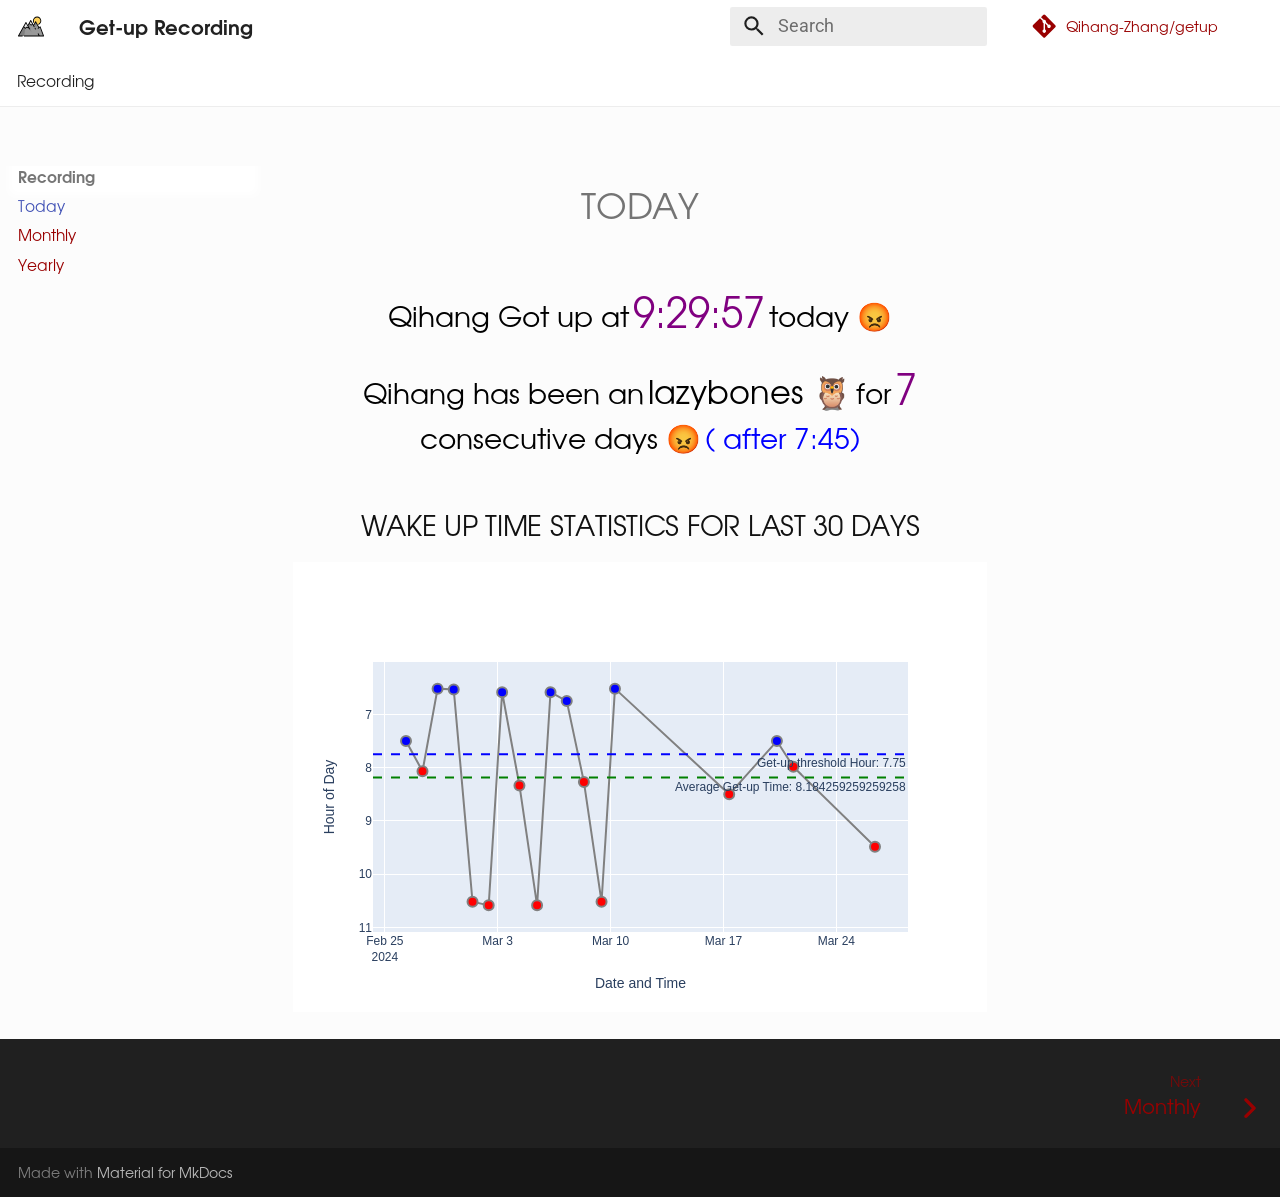
==== index.html @ a6f7924c "Deployed 1d80e05 with MkDocs version: 1.5.3" ====
<!doctype html>
<html lang="en" class="no-js">
  <head>
    
      <meta charset="utf-8">
      <meta name="viewport" content="width=device-width,initial-scale=1">
      
      
      
      
      
        <link rel="next" href="home/monthly_stats/">
      
      
      <link rel="icon" href="assets/landscape/M2.svg">
      <meta name="generator" content="mkdocs-1.5.3, mkdocs-material-9.5.15">
    
    
      
        <title>Today - Get-up Recording</title>
      
    
    
      <link rel="stylesheet" href="assets/stylesheets/main.7e359304.min.css">
      
        
        <link rel="stylesheet" href="assets/stylesheets/palette.06af60db.min.css">
      
      


    
    
      
    
    
      
        
        
        <link rel="preconnect" href="https://fonts.gstatic.com" crossorigin>
        <link rel="stylesheet" href="https://fonts.googleapis.com/css?family=Roboto:300,300i,400,400i,700,700i%7CRoboto+Mono:400,400i,700,700i&display=fallback">
        <style>:root{--md-text-font:"Roboto";--md-code-font:"Roboto Mono"}</style>
      
    
    
      <link rel="stylesheet" href="stylesheets/gothic.css">
    
    <script>__md_scope=new URL(".",location),__md_hash=e=>[...e].reduce((e,_)=>(e<<5)-e+_.charCodeAt(0),0),__md_get=(e,_=localStorage,t=__md_scope)=>JSON.parse(_.getItem(t.pathname+"."+e)),__md_set=(e,_,t=localStorage,a=__md_scope)=>{try{t.setItem(a.pathname+"."+e,JSON.stringify(_))}catch(e){}}</script>
    
      

    
    
    
  </head>
  
  
    
    
    
    
    
    <body dir="ltr" data-md-color-scheme="default" data-md-color-primary="white" data-md-color-accent="light-green">
  
    
    <input class="md-toggle" data-md-toggle="drawer" type="checkbox" id="__drawer" autocomplete="off">
    <input class="md-toggle" data-md-toggle="search" type="checkbox" id="__search" autocomplete="off">
    <label class="md-overlay" for="__drawer"></label>
    <div data-md-component="skip">
      
    </div>
    <div data-md-component="announce">
      
    </div>
    
    
      

<header class="md-header" data-md-component="header">
  <nav class="md-header__inner md-grid" aria-label="Header">
    <a href="https://qihang-zhang.github.io/" title="Get-up Recording" class="md-header__button md-logo" aria-label="Get-up Recording" data-md-component="logo">
      
  <img src="assets/landscape/M1.svg" alt="logo">

    </a>
    <label class="md-header__button md-icon" for="__drawer">
      
      <svg xmlns="http://www.w3.org/2000/svg" viewBox="0 0 24 24"><path d="M3 6h18v2H3V6m0 5h18v2H3v-2m0 5h18v2H3v-2Z"/></svg>
    </label>
    <div class="md-header__title" data-md-component="header-title">
      <div class="md-header__ellipsis">
        <div class="md-header__topic">
          <span class="md-ellipsis">
            Get-up Recording
          </span>
        </div>
        <div class="md-header__topic" data-md-component="header-topic">
          <span class="md-ellipsis">
            
              Today
            
          </span>
        </div>
      </div>
    </div>
    
      
    
    
    
    
      <label class="md-header__button md-icon" for="__search">
        
        <svg xmlns="http://www.w3.org/2000/svg" viewBox="0 0 24 24"><path d="M9.5 3A6.5 6.5 0 0 1 16 9.5c0 1.61-.59 3.09-1.56 4.23l.27.27h.79l5 5-1.5 1.5-5-5v-.79l-.27-.27A6.516 6.516 0 0 1 9.5 16 6.5 6.5 0 0 1 3 9.5 6.5 6.5 0 0 1 9.5 3m0 2C7 5 5 7 5 9.5S7 14 9.5 14 14 12 14 9.5 12 5 9.5 5Z"/></svg>
      </label>
      <div class="md-search" data-md-component="search" role="dialog">
  <label class="md-search__overlay" for="__search"></label>
  <div class="md-search__inner" role="search">
    <form class="md-search__form" name="search">
      <input type="text" class="md-search__input" name="query" aria-label="Search" placeholder="Search" autocapitalize="off" autocorrect="off" autocomplete="off" spellcheck="false" data-md-component="search-query" required>
      <label class="md-search__icon md-icon" for="__search">
        
        <svg xmlns="http://www.w3.org/2000/svg" viewBox="0 0 24 24"><path d="M9.5 3A6.5 6.5 0 0 1 16 9.5c0 1.61-.59 3.09-1.56 4.23l.27.27h.79l5 5-1.5 1.5-5-5v-.79l-.27-.27A6.516 6.516 0 0 1 9.5 16 6.5 6.5 0 0 1 3 9.5 6.5 6.5 0 0 1 9.5 3m0 2C7 5 5 7 5 9.5S7 14 9.5 14 14 12 14 9.5 12 5 9.5 5Z"/></svg>
        
        <svg xmlns="http://www.w3.org/2000/svg" viewBox="0 0 320 512"><!--! Font Awesome Free 6.5.1 by @fontawesome - https://fontawesome.com License - https://fontawesome.com/license/free (Icons: CC BY 4.0, Fonts: SIL OFL 1.1, Code: MIT License) Copyright 2023 Fonticons, Inc.--><path d="M41.4 233.4c-12.5 12.5-12.5 32.8 0 45.3l160 160c12.5 12.5 32.8 12.5 45.3 0s12.5-32.8 0-45.3L109.3 256l137.3-137.4c12.5-12.5 12.5-32.8 0-45.3s-32.8-12.5-45.3 0l-160 160z"/></svg>
      </label>
      <nav class="md-search__options" aria-label="Search">
        
        <button type="reset" class="md-search__icon md-icon" title="Clear" aria-label="Clear" tabindex="-1">
          
          <svg xmlns="http://www.w3.org/2000/svg" viewBox="0 0 24 24"><path d="M19 6.41 17.59 5 12 10.59 6.41 5 5 6.41 10.59 12 5 17.59 6.41 19 12 13.41 17.59 19 19 17.59 13.41 12 19 6.41Z"/></svg>
        </button>
      </nav>
      
    </form>
    <div class="md-search__output">
      <div class="md-search__scrollwrap" data-md-scrollfix>
        <div class="md-search-result" data-md-component="search-result">
          <div class="md-search-result__meta">
            Initializing search
          </div>
          <ol class="md-search-result__list" role="presentation"></ol>
        </div>
      </div>
    </div>
  </div>
</div>
    
    
      <div class="md-header__source">
        <a href="https://github.com/Qihang-Zhang/getup" title="Go to repository" class="md-source" data-md-component="source">
  <div class="md-source__icon md-icon">
    
    <svg xmlns="http://www.w3.org/2000/svg" viewBox="0 0 448 512"><!--! Font Awesome Free 6.5.1 by @fontawesome - https://fontawesome.com License - https://fontawesome.com/license/free (Icons: CC BY 4.0, Fonts: SIL OFL 1.1, Code: MIT License) Copyright 2023 Fonticons, Inc.--><path d="M439.55 236.05 244 40.45a28.87 28.87 0 0 0-40.81 0l-40.66 40.63 51.52 51.52c27.06-9.14 52.68 16.77 43.39 43.68l49.66 49.66c34.23-11.8 61.18 31 35.47 56.69-26.49 26.49-70.21-2.87-56-37.34L240.22 199v121.85c25.3 12.54 22.26 41.85 9.08 55a34.34 34.34 0 0 1-48.55 0c-17.57-17.6-11.07-46.91 11.25-56v-123c-20.8-8.51-24.6-30.74-18.64-45L142.57 101 8.45 235.14a28.86 28.86 0 0 0 0 40.81l195.61 195.6a28.86 28.86 0 0 0 40.8 0l194.69-194.69a28.86 28.86 0 0 0 0-40.81z"/></svg>
  </div>
  <div class="md-source__repository">
    Qihang-Zhang/getup
  </div>
</a>
      </div>
    
  </nav>
  
</header>
    
    <div class="md-container" data-md-component="container">
      
      
        
          
            
<nav class="md-tabs" aria-label="Tabs" data-md-component="tabs">
  <div class="md-grid">
    <ul class="md-tabs__list">
      
        
  
  
    
  
  
    
    
      <li class="md-tabs__item md-tabs__item--active">
        <a href="." class="md-tabs__link">
          
  
  Recording

        </a>
      </li>
    
  

      
    </ul>
  </div>
</nav>
          
        
      
      <main class="md-main" data-md-component="main">
        <div class="md-main__inner md-grid">
          
            
              
              <div class="md-sidebar md-sidebar--primary" data-md-component="sidebar" data-md-type="navigation" >
                <div class="md-sidebar__scrollwrap">
                  <div class="md-sidebar__inner">
                    


  


<nav class="md-nav md-nav--primary md-nav--lifted" aria-label="Navigation" data-md-level="0">
  <label class="md-nav__title" for="__drawer">
    <a href="https://qihang-zhang.github.io/" title="Get-up Recording" class="md-nav__button md-logo" aria-label="Get-up Recording" data-md-component="logo">
      
  <img src="assets/landscape/M1.svg" alt="logo">

    </a>
    Get-up Recording
  </label>
  
    <div class="md-nav__source">
      <a href="https://github.com/Qihang-Zhang/getup" title="Go to repository" class="md-source" data-md-component="source">
  <div class="md-source__icon md-icon">
    
    <svg xmlns="http://www.w3.org/2000/svg" viewBox="0 0 448 512"><!--! Font Awesome Free 6.5.1 by @fontawesome - https://fontawesome.com License - https://fontawesome.com/license/free (Icons: CC BY 4.0, Fonts: SIL OFL 1.1, Code: MIT License) Copyright 2023 Fonticons, Inc.--><path d="M439.55 236.05 244 40.45a28.87 28.87 0 0 0-40.81 0l-40.66 40.63 51.52 51.52c27.06-9.14 52.68 16.77 43.39 43.68l49.66 49.66c34.23-11.8 61.18 31 35.47 56.69-26.49 26.49-70.21-2.87-56-37.34L240.22 199v121.85c25.3 12.54 22.26 41.85 9.08 55a34.34 34.34 0 0 1-48.55 0c-17.57-17.6-11.07-46.91 11.25-56v-123c-20.8-8.51-24.6-30.74-18.64-45L142.57 101 8.45 235.14a28.86 28.86 0 0 0 0 40.81l195.61 195.6a28.86 28.86 0 0 0 40.8 0l194.69-194.69a28.86 28.86 0 0 0 0-40.81z"/></svg>
  </div>
  <div class="md-source__repository">
    Qihang-Zhang/getup
  </div>
</a>
    </div>
  
  <ul class="md-nav__list" data-md-scrollfix>
    
      
      
  
  
    
  
  
  
    
    
    
      
        
        
      
      
    
    
    <li class="md-nav__item md-nav__item--active md-nav__item--section md-nav__item--nested">
      
        
        
        <input class="md-nav__toggle md-toggle " type="checkbox" id="__nav_1" checked>
        
          
          <label class="md-nav__link" for="__nav_1" id="__nav_1_label" tabindex="">
            
  
  <span class="md-ellipsis">
    Recording
  </span>
  

            <span class="md-nav__icon md-icon"></span>
          </label>
        
        <nav class="md-nav" data-md-level="1" aria-labelledby="__nav_1_label" aria-expanded="true">
          <label class="md-nav__title" for="__nav_1">
            <span class="md-nav__icon md-icon"></span>
            Recording
          </label>
          <ul class="md-nav__list" data-md-scrollfix>
            
              
                
  
  
    
  
  
  
    <li class="md-nav__item md-nav__item--active">
      
      <input class="md-nav__toggle md-toggle" type="checkbox" id="__toc">
      
      
      
      <a href="." class="md-nav__link md-nav__link--active">
        
  
  <span class="md-ellipsis">
    Today
  </span>
  

      </a>
      
    </li>
  

              
            
              
                
  
  
  
  
    <li class="md-nav__item">
      <a href="home/monthly_stats/" class="md-nav__link">
        
  
  <span class="md-ellipsis">
    Monthly
  </span>
  

      </a>
    </li>
  

              
            
              
                
  
  
  
  
    <li class="md-nav__item">
      <a href="home/yearly_stats/" class="md-nav__link">
        
  
  <span class="md-ellipsis">
    Yearly
  </span>
  

      </a>
    </li>
  

              
            
          </ul>
        </nav>
      
    </li>
  

    
  </ul>
</nav>
                  </div>
                </div>
              </div>
            
            
              
              <div class="md-sidebar md-sidebar--secondary" data-md-component="sidebar" data-md-type="toc" >
                <div class="md-sidebar__scrollwrap">
                  <div class="md-sidebar__inner">
                    

<nav class="md-nav md-nav--secondary" aria-label="Table of contents">
  
  
  
  
</nav>
                  </div>
                </div>
              </div>
            
          
          
            <div class="md-content" data-md-component="content">
              <article class="md-content__inner md-typeset">
                
                  

  
  


  <h1>Today</h1>

<!DOCTYPE html>
<html lang="en">
<body>
    <center>
    <p>
        <span style="font-size: 28px; color: black;">Qihang Got up at</span>
        <span style="font-size: 40px; color: purple;"> 9:29:57</span>
        <span style="font-size: 28px; color: black;"> today 😡</span>
    </p>
    </center>
</body>
<body>
    <center>
    <p>
        <span style="font-size: 28px; color: black;">Qihang has been an</span>
        <span style="font-size: 32px; color: black;">  lazybones 🦉</span>
        <span style="font-size: 28px; color: black;"> for</span>
        <span style="font-size: 40px; color: purple;">   7</span>
        <span style="font-size: 28px; color: black;"> consecutive days  😡</span>
        <span style="font-size: 28px; color: blue;"> (  after  7:45)</span>
    </p>
    </center>
</body>
<body>
    <center><h2>Wake Up Time Statistics for Last 30 days</h2></center>
    <div class="container">
        <div class="img">
            <div>                        <script type="text/javascript">window.PlotlyConfig = {MathJaxConfig: 'local'};</script>
        <script charset="utf-8" src="https://cdn.plot.ly/plotly-2.30.0.min.js"></script>                <div id="8cd53dc7-4b22-40c4-81f3-87b00c5b6101" class="plotly-graph-div" style="height:100%; width:100%;"></div>            <script type="text/javascript">                                    window.PLOTLYENV=window.PLOTLYENV || {};                                    if (document.getElementById("8cd53dc7-4b22-40c4-81f3-87b00c5b6101")) {                    Plotly.newPlot(                        "8cd53dc7-4b22-40c4-81f3-87b00c5b6101",                        [{"line":{"color":"grey","width":2},"marker":{"color":["blue","red","blue","blue","red","red","blue","red","red","blue","blue","red","red","blue","red","blue","red","red"],"line":{"width":2},"size":10},"mode":"lines+markers","x":["2024-02-26 07:30:26","2024-02-27 08:04:13","2024-02-28 06:31:06","2024-02-29 06:32:13","2024-03-01 10:31:06","2024-03-02 10:35:07","2024-03-03 06:35:07","2024-03-04 08:20:46","2024-03-05 10:35:07","2024-03-06 06:35:46","2024-03-07 06:45:52","2024-03-08 08:16:37","2024-03-09 10:31:43","2024-03-10 06:31:43","2024-03-17 08:30:14","2024-03-20 07:30:48","2024-03-21 07:59:50","2024-03-26 09:29:57"],"y":[7.5,8.066666666666666,6.516666666666667,6.533333333333333,10.516666666666667,10.583333333333334,6.583333333333333,8.333333333333334,10.583333333333334,6.583333333333333,6.75,8.266666666666667,10.516666666666667,6.516666666666667,8.5,7.5,7.983333333333333,9.483333333333333],"type":"scatter"}],                        {"template":{"data":{"histogram2dcontour":[{"type":"histogram2dcontour","colorbar":{"outlinewidth":0,"ticks":""},"colorscale":[[0.0,"#0d0887"],[0.1111111111111111,"#46039f"],[0.2222222222222222,"#7201a8"],[0.3333333333333333,"#9c179e"],[0.4444444444444444,"#bd3786"],[0.5555555555555556,"#d8576b"],[0.6666666666666666,"#ed7953"],[0.7777777777777778,"#fb9f3a"],[0.8888888888888888,"#fdca26"],[1.0,"#f0f921"]]}],"choropleth":[{"type":"choropleth","colorbar":{"outlinewidth":0,"ticks":""}}],"histogram2d":[{"type":"histogram2d","colorbar":{"outlinewidth":0,"ticks":""},"colorscale":[[0.0,"#0d0887"],[0.1111111111111111,"#46039f"],[0.2222222222222222,"#7201a8"],[0.3333333333333333,"#9c179e"],[0.4444444444444444,"#bd3786"],[0.5555555555555556,"#d8576b"],[0.6666666666666666,"#ed7953"],[0.7777777777777778,"#fb9f3a"],[0.8888888888888888,"#fdca26"],[1.0,"#f0f921"]]}],"heatmap":[{"type":"heatmap","colorbar":{"outlinewidth":0,"ticks":""},"colorscale":[[0.0,"#0d0887"],[0.1111111111111111,"#46039f"],[0.2222222222222222,"#7201a8"],[0.3333333333333333,"#9c179e"],[0.4444444444444444,"#bd3786"],[0.5555555555555556,"#d8576b"],[0.6666666666666666,"#ed7953"],[0.7777777777777778,"#fb9f3a"],[0.8888888888888888,"#fdca26"],[1.0,"#f0f921"]]}],"heatmapgl":[{"type":"heatmapgl","colorbar":{"outlinewidth":0,"ticks":""},"colorscale":[[0.0,"#0d0887"],[0.1111111111111111,"#46039f"],[0.2222222222222222,"#7201a8"],[0.3333333333333333,"#9c179e"],[0.4444444444444444,"#bd3786"],[0.5555555555555556,"#d8576b"],[0.6666666666666666,"#ed7953"],[0.7777777777777778,"#fb9f3a"],[0.8888888888888888,"#fdca26"],[1.0,"#f0f921"]]}],"contourcarpet":[{"type":"contourcarpet","colorbar":{"outlinewidth":0,"ticks":""}}],"contour":[{"type":"contour","colorbar":{"outlinewidth":0,"ticks":""},"colorscale":[[0.0,"#0d0887"],[0.1111111111111111,"#46039f"],[0.2222222222222222,"#7201a8"],[0.3333333333333333,"#9c179e"],[0.4444444444444444,"#bd3786"],[0.5555555555555556,"#d8576b"],[0.6666666666666666,"#ed7953"],[0.7777777777777778,"#fb9f3a"],[0.8888888888888888,"#fdca26"],[1.0,"#f0f921"]]}],"surface":[{"type":"surface","colorbar":{"outlinewidth":0,"ticks":""},"colorscale":[[0.0,"#0d0887"],[0.1111111111111111,"#46039f"],[0.2222222222222222,"#7201a8"],[0.3333333333333333,"#9c179e"],[0.4444444444444444,"#bd3786"],[0.5555555555555556,"#d8576b"],[0.6666666666666666,"#ed7953"],[0.7777777777777778,"#fb9f3a"],[0.8888888888888888,"#fdca26"],[1.0,"#f0f921"]]}],"mesh3d":[{"type":"mesh3d","colorbar":{"outlinewidth":0,"ticks":""}}],"scatter":[{"fillpattern":{"fillmode":"overlay","size":10,"solidity":0.2},"type":"scatter"}],"parcoords":[{"type":"parcoords","line":{"colorbar":{"outlinewidth":0,"ticks":""}}}],"scatterpolargl":[{"type":"scatterpolargl","marker":{"colorbar":{"outlinewidth":0,"ticks":""}}}],"bar":[{"error_x":{"color":"#2a3f5f"},"error_y":{"color":"#2a3f5f"},"marker":{"line":{"color":"#E5ECF6","width":0.5},"pattern":{"fillmode":"overlay","size":10,"solidity":0.2}},"type":"bar"}],"scattergeo":[{"type":"scattergeo","marker":{"colorbar":{"outlinewidth":0,"ticks":""}}}],"scatterpolar":[{"type":"scatterpolar","marker":{"colorbar":{"outlinewidth":0,"ticks":""}}}],"histogram":[{"marker":{"pattern":{"fillmode":"overlay","size":10,"solidity":0.2}},"type":"histogram"}],"scattergl":[{"type":"scattergl","marker":{"colorbar":{"outlinewidth":0,"ticks":""}}}],"scatter3d":[{"type":"scatter3d","line":{"colorbar":{"outlinewidth":0,"ticks":""}},"marker":{"colorbar":{"outlinewidth":0,"ticks":""}}}],"scattermapbox":[{"type":"scattermapbox","marker":{"colorbar":{"outlinewidth":0,"ticks":""}}}],"scatterternary":[{"type":"scatterternary","marker":{"colorbar":{"outlinewidth":0,"ticks":""}}}],"scattercarpet":[{"type":"scattercarpet","marker":{"colorbar":{"outlinewidth":0,"ticks":""}}}],"carpet":[{"aaxis":{"endlinecolor":"#2a3f5f","gridcolor":"white","linecolor":"white","minorgridcolor":"white","startlinecolor":"#2a3f5f"},"baxis":{"endlinecolor":"#2a3f5f","gridcolor":"white","linecolor":"white","minorgridcolor":"white","startlinecolor":"#2a3f5f"},"type":"carpet"}],"table":[{"cells":{"fill":{"color":"#EBF0F8"},"line":{"color":"white"}},"header":{"fill":{"color":"#C8D4E3"},"line":{"color":"white"}},"type":"table"}],"barpolar":[{"marker":{"line":{"color":"#E5ECF6","width":0.5},"pattern":{"fillmode":"overlay","size":10,"solidity":0.2}},"type":"barpolar"}],"pie":[{"automargin":true,"type":"pie"}]},"layout":{"autotypenumbers":"strict","colorway":["#636efa","#EF553B","#00cc96","#ab63fa","#FFA15A","#19d3f3","#FF6692","#B6E880","#FF97FF","#FECB52"],"font":{"color":"#2a3f5f"},"hovermode":"closest","hoverlabel":{"align":"left"},"paper_bgcolor":"white","plot_bgcolor":"#E5ECF6","polar":{"bgcolor":"#E5ECF6","angularaxis":{"gridcolor":"white","linecolor":"white","ticks":""},"radialaxis":{"gridcolor":"white","linecolor":"white","ticks":""}},"ternary":{"bgcolor":"#E5ECF6","aaxis":{"gridcolor":"white","linecolor":"white","ticks":""},"baxis":{"gridcolor":"white","linecolor":"white","ticks":""},"caxis":{"gridcolor":"white","linecolor":"white","ticks":""}},"coloraxis":{"colorbar":{"outlinewidth":0,"ticks":""}},"colorscale":{"sequential":[[0.0,"#0d0887"],[0.1111111111111111,"#46039f"],[0.2222222222222222,"#7201a8"],[0.3333333333333333,"#9c179e"],[0.4444444444444444,"#bd3786"],[0.5555555555555556,"#d8576b"],[0.6666666666666666,"#ed7953"],[0.7777777777777778,"#fb9f3a"],[0.8888888888888888,"#fdca26"],[1.0,"#f0f921"]],"sequentialminus":[[0.0,"#0d0887"],[0.1111111111111111,"#46039f"],[0.2222222222222222,"#7201a8"],[0.3333333333333333,"#9c179e"],[0.4444444444444444,"#bd3786"],[0.5555555555555556,"#d8576b"],[0.6666666666666666,"#ed7953"],[0.7777777777777778,"#fb9f3a"],[0.8888888888888888,"#fdca26"],[1.0,"#f0f921"]],"diverging":[[0,"#8e0152"],[0.1,"#c51b7d"],[0.2,"#de77ae"],[0.3,"#f1b6da"],[0.4,"#fde0ef"],[0.5,"#f7f7f7"],[0.6,"#e6f5d0"],[0.7,"#b8e186"],[0.8,"#7fbc41"],[0.9,"#4d9221"],[1,"#276419"]]},"xaxis":{"gridcolor":"white","linecolor":"white","ticks":"","title":{"standoff":15},"zerolinecolor":"white","automargin":true,"zerolinewidth":2},"yaxis":{"gridcolor":"white","linecolor":"white","ticks":"","title":{"standoff":15},"zerolinecolor":"white","automargin":true,"zerolinewidth":2},"scene":{"xaxis":{"backgroundcolor":"#E5ECF6","gridcolor":"white","linecolor":"white","showbackground":true,"ticks":"","zerolinecolor":"white","gridwidth":2},"yaxis":{"backgroundcolor":"#E5ECF6","gridcolor":"white","linecolor":"white","showbackground":true,"ticks":"","zerolinecolor":"white","gridwidth":2},"zaxis":{"backgroundcolor":"#E5ECF6","gridcolor":"white","linecolor":"white","showbackground":true,"ticks":"","zerolinecolor":"white","gridwidth":2}},"shapedefaults":{"line":{"color":"#2a3f5f"}},"annotationdefaults":{"arrowcolor":"#2a3f5f","arrowhead":0,"arrowwidth":1},"geo":{"bgcolor":"white","landcolor":"#E5ECF6","subunitcolor":"white","showland":true,"showlakes":true,"lakecolor":"white"},"title":{"x":0.05},"mapbox":{"style":"light"}}},"shapes":[{"line":{"color":"blue","dash":"dash","width":2},"type":"line","x0":0,"x1":1,"xref":"x domain","y0":7.75,"y1":7.75,"yref":"y"},{"line":{"color":"green","dash":"dash","width":2},"type":"line","x0":0,"x1":1,"xref":"x domain","y0":8.184259259259258,"y1":8.184259259259258,"yref":"y"}],"annotations":[{"showarrow":false,"text":"Get-up threshold Hour: 7.75","x":1,"xanchor":"right","xref":"x domain","y":7.75,"yanchor":"top","yref":"y"},{"showarrow":false,"text":"Average Get-up Time: 8.184259259259258","x":1,"xanchor":"right","xref":"x domain","y":8.184259259259258,"yanchor":"top","yref":"y"}],"yaxis":{"title":{"text":"Hour of Day"},"range":[11.083333333333334,6.016666666666667]},"title":{"text":""},"xaxis":{"title":{"text":"Date and Time"}}},                        {"responsive": true}                    )                };                            </script>        </div>
        </div>
    </div>
</body>
</html>












                
              </article>
            </div>
          
          
<script>var target=document.getElementById(location.hash.slice(1));target&&target.name&&(target.checked=target.name.startsWith("__tabbed_"))</script>
        </div>
        
      </main>
      
        <footer class="md-footer">
  
    
      
      <nav class="md-footer__inner md-grid" aria-label="Footer" >
        
        
          
          <a href="home/monthly_stats/" class="md-footer__link md-footer__link--next" aria-label="Next: Monthly">
            <div class="md-footer__title">
              <span class="md-footer__direction">
                Next
              </span>
              <div class="md-ellipsis">
                Monthly
              </div>
            </div>
            <div class="md-footer__button md-icon">
              
              <svg xmlns="http://www.w3.org/2000/svg" viewBox="0 0 320 512"><!--! Font Awesome Free 6.5.1 by @fontawesome - https://fontawesome.com License - https://fontawesome.com/license/free (Icons: CC BY 4.0, Fonts: SIL OFL 1.1, Code: MIT License) Copyright 2023 Fonticons, Inc.--><path d="M278.6 233.4c12.5 12.5 12.5 32.8 0 45.3l-160 160c-12.5 12.5-32.8 12.5-45.3 0s-12.5-32.8 0-45.3L210.7 256 73.4 118.6c-12.5-12.5-12.5-32.8 0-45.3s32.8-12.5 45.3 0l160 160z"/></svg>
            </div>
          </a>
        
      </nav>
    
  
  <div class="md-footer-meta md-typeset">
    <div class="md-footer-meta__inner md-grid">
      <div class="md-copyright">
  
  
    Made with
    <a href="https://squidfunk.github.io/mkdocs-material/" target="_blank" rel="noopener">
      Material for MkDocs
    </a>
  
</div>
      
    </div>
  </div>
</footer>
      
    </div>
    <div class="md-dialog" data-md-component="dialog">
      <div class="md-dialog__inner md-typeset"></div>
    </div>
    
    
    <script id="__config" type="application/json">{"base": ".", "features": ["navigation.tabs", "header.autohide", "navigation.footer"], "search": "assets/javascripts/workers/search.b8dbb3d2.min.js", "translations": {"clipboard.copied": "Copied to clipboard", "clipboard.copy": "Copy to clipboard", "search.result.more.one": "1 more on this page", "search.result.more.other": "# more on this page", "search.result.none": "No matching documents", "search.result.one": "1 matching document", "search.result.other": "# matching documents", "search.result.placeholder": "Type to start searching", "search.result.term.missing": "Missing", "select.version": "Select version"}}</script>
    
    
      <script src="assets/javascripts/bundle.bd41221c.min.js"></script>
      
    
  </body>
</html>
---- assets/stylesheets/main.7e359304.min.css ----
@charset "UTF-8";html{-webkit-text-size-adjust:none;-moz-text-size-adjust:none;text-size-adjust:none;box-sizing:border-box}*,:after,:before{box-sizing:inherit}@media (prefers-reduced-motion){*,:after,:before{transition:none!important}}body{margin:0}a,button,input,label{-webkit-tap-highlight-color:transparent}a{color:inherit;text-decoration:none}hr{border:0;box-sizing:initial;display:block;height:.05rem;overflow:visible;padding:0}small{font-size:80%}sub,sup{line-height:1em}img{border-style:none}table{border-collapse:initial;border-spacing:0}td,th{font-weight:400;vertical-align:top}button{background:#0000;border:0;font-family:inherit;font-size:inherit;margin:0;padding:0}input{border:0;outline:none}:root{--md-primary-fg-color:#4051b5;--md-primary-fg-color--light:#5d6cc0;--md-primary-fg-color--dark:#303fa1;--md-primary-bg-color:#fff;--md-primary-bg-color--light:#ffffffb3;--md-accent-fg-color:#526cfe;--md-accent-fg-color--transparent:#526cfe1a;--md-accent-bg-color:#fff;--md-accent-bg-color--light:#ffffffb3}[data-md-color-scheme=default]{color-scheme:light}[data-md-color-scheme=default] img[src$="#gh-dark-mode-only"],[data-md-color-scheme=default] img[src$="#only-dark"]{display:none}:root,[data-md-color-scheme=default]{--md-hue:225deg;--md-default-fg-color:#000000de;--md-default-fg-color--light:#0000008a;--md-default-fg-color--lighter:#00000052;--md-default-fg-color--lightest:#00000012;--md-default-bg-color:#fff;--md-default-bg-color--light:#ffffffb3;--md-default-bg-color--lighter:#ffffff4d;--md-default-bg-color--lightest:#ffffff1f;--md-code-fg-color:#36464e;--md-code-bg-color:#f5f5f5;--md-code-hl-color:#4287ff;--md-code-hl-color--light:#4287ff1a;--md-code-hl-number-color:#d52a2a;--md-code-hl-special-color:#db1457;--md-code-hl-function-color:#a846b9;--md-code-hl-constant-color:#6e59d9;--md-code-hl-keyword-color:#3f6ec6;--md-code-hl-string-color:#1c7d4d;--md-code-hl-name-color:var(--md-code-fg-color);--md-code-hl-operator-color:var(--md-default-fg-color--light);--md-code-hl-punctuation-color:var(--md-default-fg-color--light);--md-code-hl-comment-color:var(--md-default-fg-color--light);--md-code-hl-generic-color:var(--md-default-fg-color--light);--md-code-hl-variable-color:var(--md-default-fg-color--light);--md-typeset-color:var(--md-default-fg-color);--md-typeset-a-color:var(--md-primary-fg-color);--md-typeset-del-color:#f5503d26;--md-typeset-ins-color:#0bd57026;--md-typeset-kbd-color:#fafafa;--md-typeset-kbd-accent-color:#fff;--md-typeset-kbd-border-color:#b8b8b8;--md-typeset-mark-color:#ffff0080;--md-typeset-table-color:#0000001f;--md-typeset-table-color--light:rgba(0,0,0,.035);--md-admonition-fg-color:var(--md-default-fg-color);--md-admonition-bg-color:var(--md-default-bg-color);--md-warning-fg-color:#000000de;--md-warning-bg-color:#ff9;--md-footer-fg-color:#fff;--md-footer-fg-color--light:#ffffffb3;--md-footer-fg-color--lighter:#ffffff73;--md-footer-bg-color:#000000de;--md-footer-bg-color--dark:#00000052;--md-shadow-z1:0 0.2rem 0.5rem #0000000d,0 0 0.05rem #0000001a;--md-shadow-z2:0 0.2rem 0.5rem #0000001a,0 0 0.05rem #00000040;--md-shadow-z3:0 0.2rem 0.5rem #0003,0 0 0.05rem #00000059}.md-icon svg{fill:currentcolor;display:block;height:1.2rem;width:1.2rem}body{-webkit-font-smoothing:antialiased;-moz-osx-font-smoothing:grayscale;--md-text-font-family:var(--md-text-font,_),-apple-system,BlinkMacSystemFont,Helvetica,Arial,sans-serif;--md-code-font-family:var(--md-code-font,_),SFMono-Regular,Consolas,Menlo,monospace}aside,body,input{font-feature-settings:"kern","liga";color:var(--md-typeset-color);font-family:var(--md-text-font-family)}code,kbd,pre{font-feature-settings:"kern";font-family:var(--md-code-font-family)}:root{--md-typeset-table-sort-icon:url('data:image/svg+xml;charset=utf-8,<svg xmlns="http://www.w3.org/2000/svg" viewBox="0 0 24 24"><path d="m18 21-4-4h3V7h-3l4-4 4 4h-3v10h3M2 19v-2h10v2M2 13v-2h7v2M2 7V5h4v2H2Z"/></svg>');--md-typeset-table-sort-icon--asc:url('data:image/svg+xml;charset=utf-8,<svg xmlns="http://www.w3.org/2000/svg" viewBox="0 0 24 24"><path d="M19 17h3l-4 4-4-4h3V3h2M2 17h10v2H2M6 5v2H2V5m0 6h7v2H2v-2Z"/></svg>');--md-typeset-table-sort-icon--desc:url('data:image/svg+xml;charset=utf-8,<svg xmlns="http://www.w3.org/2000/svg" viewBox="0 0 24 24"><path d="M19 7h3l-4-4-4 4h3v14h2M2 17h10v2H2M6 5v2H2V5m0 6h7v2H2v-2Z"/></svg>')}.md-typeset{-webkit-print-color-adjust:exact;color-adjust:exact;font-size:.8rem;line-height:1.6}@media print{.md-typeset{font-size:.68rem}}.md-typeset blockquote,.md-typeset dl,.md-typeset figure,.md-typeset ol,.md-typeset pre,.md-typeset ul{margin-bottom:1em;margin-top:1em}.md-typeset h1{color:var(--md-default-fg-color--light);font-size:2em;line-height:1.3;margin:0 0 1.25em}.md-typeset h1,.md-typeset h2{font-weight:300;letter-spacing:-.01em}.md-typeset h2{font-size:1.5625em;line-height:1.4;margin:1.6em 0 .64em}.md-typeset h3{font-size:1.25em;font-weight:400;letter-spacing:-.01em;line-height:1.5;margin:1.6em 0 .8em}.md-typeset h2+h3{margin-top:.8em}.md-typeset h4{font-weight:700;letter-spacing:-.01em;margin:1em 0}.md-typeset h5,.md-typeset h6{color:var(--md-default-fg-color--light);font-size:.8em;font-weight:700;letter-spacing:-.01em;margin:1.25em 0}.md-typeset h5{text-transform:uppercase}.md-typeset hr{border-bottom:.05rem solid var(--md-default-fg-color--lightest);display:flow-root;margin:1.5em 0}.md-typeset a{color:var(--md-typeset-a-color);word-break:break-word}.md-typeset a,.md-typeset a:before{transition:color 125ms}.md-typeset a:focus,.md-typeset a:hover{color:var(--md-accent-fg-color)}.md-typeset a:focus code,.md-typeset a:hover code{background-color:var(--md-accent-fg-color--transparent)}.md-typeset a code{color:currentcolor;transition:background-color 125ms}.md-typeset a.focus-visible{outline-color:var(--md-accent-fg-color);outline-offset:.2rem}.md-typeset code,.md-typeset kbd,.md-typeset pre{color:var(--md-code-fg-color);direction:ltr;font-variant-ligatures:none}@media print{.md-typeset code,.md-typeset kbd,.md-typeset pre{white-space:pre-wrap}}.md-typeset code{background-color:var(--md-code-bg-color);border-radius:.1rem;-webkit-box-decoration-break:clone;box-decoration-break:clone;font-size:.85em;padding:0 .2941176471em;word-break:break-word}.md-typeset code:not(.focus-visible){-webkit-tap-highlight-color:transparent;outline:none}.md-typeset pre{display:flow-root;line-height:1.4;position:relative}.md-typeset pre>code{-webkit-box-decoration-break:slice;box-decoration-break:slice;box-shadow:none;display:block;margin:0;outline-color:var(--md-accent-fg-color);overflow:auto;padding:.7720588235em 1.1764705882em;scrollbar-color:var(--md-default-fg-color--lighter) #0000;scrollbar-width:thin;touch-action:auto;word-break:normal}.md-typeset pre>code:hover{scrollbar-color:var(--md-accent-fg-color) #0000}.md-typeset pre>code::-webkit-scrollbar{height:.2rem;width:.2rem}.md-typeset pre>code::-webkit-scrollbar-thumb{background-color:var(--md-default-fg-color--lighter)}.md-typeset pre>code::-webkit-scrollbar-thumb:hover{background-color:var(--md-accent-fg-color)}.md-typeset kbd{background-color:var(--md-typeset-kbd-color);border-radius:.1rem;box-shadow:0 .1rem 0 .05rem var(--md-typeset-kbd-border-color),0 .1rem 0 var(--md-typeset-kbd-border-color),0 -.1rem .2rem var(--md-typeset-kbd-accent-color) inset;color:var(--md-default-fg-color);display:inline-block;font-size:.75em;padding:0 .6666666667em;vertical-align:text-top;word-break:break-word}.md-typeset mark{background-color:var(--md-typeset-mark-color);-webkit-box-decoration-break:clone;box-decoration-break:clone;color:inherit;word-break:break-word}.md-typeset abbr{border-bottom:.05rem dotted var(--md-default-fg-color--light);cursor:help;text-decoration:none}.md-typeset small{opacity:.75}[dir=ltr] .md-typeset sub,[dir=ltr] .md-typeset sup{margin-left:.078125em}[dir=rtl] .md-typeset sub,[dir=rtl] .md-typeset sup{margin-right:.078125em}[dir=ltr] .md-typeset blockquote{padding-left:.6rem}[dir=rtl] .md-typeset blockquote{padding-right:.6rem}[dir=ltr] .md-typeset blockquote{border-left:.2rem solid var(--md-default-fg-color--lighter)}[dir=rtl] .md-typeset blockquote{border-right:.2rem solid var(--md-default-fg-color--lighter)}.md-typeset blockquote{color:var(--md-default-fg-color--light);margin-left:0;margin-right:0}.md-typeset ul{list-style-type:disc}[dir=ltr] .md-typeset ol,[dir=ltr] .md-typeset ul{margin-left:.625em}[dir=rtl] .md-typeset ol,[dir=rtl] .md-typeset ul{margin-right:.625em}.md-typeset ol,.md-typeset ul{padding:0}.md-typeset ol:not([hidden]),.md-typeset ul:not([hidden]){display:flow-root}.md-typeset ol ol,.md-typeset ul ol{list-style-type:lower-alpha}.md-typeset ol ol ol,.md-typeset ul ol ol{list-style-type:lower-roman}[dir=ltr] .md-typeset ol li,[dir=ltr] .md-typeset ul li{margin-left:1.25em}[dir=rtl] .md-typeset ol li,[dir=rtl] .md-typeset ul li{margin-right:1.25em}.md-typeset ol li,.md-typeset ul li{margin-bottom:.5em}.md-typeset ol li blockquote,.md-typeset ol li p,.md-typeset ul li blockquote,.md-typeset ul li p{margin:.5em 0}.md-typeset ol li:last-child,.md-typeset ul li:last-child{margin-bottom:0}[dir=ltr] .md-typeset ol li ol,[dir=ltr] .md-typeset ol li ul,[dir=ltr] .md-typeset ul li ol,[dir=ltr] .md-typeset ul li ul{margin-left:.625em}[dir=rtl] .md-typeset ol li ol,[dir=rtl] .md-typeset ol li ul,[dir=rtl] .md-typeset ul li ol,[dir=rtl] .md-typeset ul li ul{margin-right:.625em}.md-typeset ol li ol,.md-typeset ol li ul,.md-typeset ul li ol,.md-typeset ul li ul{margin-bottom:.5em;margin-top:.5em}[dir=ltr] .md-typeset dd{margin-left:1.875em}[dir=rtl] .md-typeset dd{margin-right:1.875em}.md-typeset dd{margin-bottom:1.5em;margin-top:1em}.md-typeset img,.md-typeset svg,.md-typeset video{height:auto;max-width:100%}.md-typeset img[align=left]{margin:1em 1em 1em 0}.md-typeset img[align=right]{margin:1em 0 1em 1em}.md-typeset img[align]:only-child{margin-top:0}.md-typeset figure{display:flow-root;margin:1em auto;max-width:100%;text-align:center;width:-webkit-fit-content;width:-moz-fit-content;width:fit-content}.md-typeset figure img{display:block;margin:0 auto}.md-typeset figcaption{font-style:italic;margin:1em auto;max-width:24rem}.md-typeset iframe{max-width:100%}.md-typeset table:not([class]){background-color:var(--md-default-bg-color);border:.05rem solid var(--md-typeset-table-color);border-radius:.1rem;display:inline-block;font-size:.64rem;max-width:100%;overflow:auto;touch-action:auto}@media print{.md-typeset table:not([class]){display:table}}.md-typeset table:not([class])+*{margin-top:1.5em}.md-typeset table:not([class]) td>:first-child,.md-typeset table:not([class]) th>:first-child{margin-top:0}.md-typeset table:not([class]) td>:last-child,.md-typeset table:not([class]) th>:last-child{margin-bottom:0}.md-typeset table:not([class]) td:not([align]),.md-typeset table:not([class]) th:not([align]){text-align:left}[dir=rtl] .md-typeset table:not([class]) td:not([align]),[dir=rtl] .md-typeset table:not([class]) th:not([align]){text-align:right}.md-typeset table:not([class]) th{font-weight:700;min-width:5rem;padding:.9375em 1.25em;vertical-align:top}.md-typeset table:not([class]) td{border-top:.05rem solid var(--md-typeset-table-color);padding:.9375em 1.25em;vertical-align:top}.md-typeset table:not([class]) tbody tr{transition:background-color 125ms}.md-typeset table:not([class]) tbody tr:hover{background-color:var(--md-typeset-table-color--light);box-shadow:0 .05rem 0 var(--md-default-bg-color) inset}.md-typeset table:not([class]) a{word-break:normal}.md-typeset table th[role=columnheader]{cursor:pointer}[dir=ltr] .md-typeset table th[role=columnheader]:after{margin-left:.5em}[dir=rtl] .md-typeset table th[role=columnheader]:after{margin-right:.5em}.md-typeset table th[role=columnheader]:after{content:"";display:inline-block;height:1.2em;-webkit-mask-image:var(--md-typeset-table-sort-icon);mask-image:var(--md-typeset-table-sort-icon);-webkit-mask-repeat:no-repeat;mask-repeat:no-repeat;-webkit-mask-size:contain;mask-size:contain;transition:background-color 125ms;vertical-align:text-bottom;width:1.2em}.md-typeset table th[role=columnheader]:hover:after{background-color:var(--md-default-fg-color--lighter)}.md-typeset table th[role=columnheader][aria-sort=ascending]:after{background-color:var(--md-default-fg-color--light);-webkit-mask-image:var(--md-typeset-table-sort-icon--asc);mask-image:var(--md-typeset-table-sort-icon--asc)}.md-typeset table th[role=columnheader][aria-sort=descending]:after{background-color:var(--md-default-fg-color--light);-webkit-mask-image:var(--md-typeset-table-sort-icon--desc);mask-image:var(--md-typeset-table-sort-icon--desc)}.md-typeset__scrollwrap{margin:1em -.8rem;overflow-x:auto;touch-action:auto}.md-typeset__table{display:inline-block;margin-bottom:.5em;padding:0 .8rem}@media print{.md-typeset__table{display:block}}html .md-typeset__table table{display:table;margin:0;overflow:hidden;width:100%}@media screen and (max-width:44.984375em){.md-content__inner>pre{margin:1em -.8rem}.md-content__inner>pre code{border-radius:0}}.md-typeset .md-author{border-radius:100%;display:block;flex-shrink:0;height:1.6rem;overflow:hidden;position:relative;transition:color 125ms,transform 125ms;width:1.6rem}.md-typeset .md-author img{display:block}.md-typeset .md-author--more{background:var(--md-default-fg-color--lightest);color:var(--md-default-fg-color--lighter);font-size:.6rem;font-weight:700;line-height:1.6rem;text-align:center}.md-typeset .md-author--long{height:2.4rem;width:2.4rem}.md-typeset a.md-author{transform:scale(1)}.md-typeset a.md-author img{filter:grayscale(100%) opacity(75%);transition:filter 125ms}.md-typeset a.md-author:focus,.md-typeset a.md-author:hover{transform:scale(1.1);z-index:1}.md-typeset a.md-author:focus img,.md-typeset a.md-author:hover img{filter:grayscale(0)}.md-banner{background-color:var(--md-footer-bg-color);color:var(--md-footer-fg-color);overflow:auto}@media print{.md-banner{display:none}}.md-banner--warning{background-color:var(--md-warning-bg-color);color:var(--md-warning-fg-color)}.md-banner__inner{font-size:.7rem;margin:.6rem auto;padding:0 .8rem}[dir=ltr] .md-banner__button{float:right}[dir=rtl] .md-banner__button{float:left}.md-banner__button{color:inherit;cursor:pointer;transition:opacity .25s}.no-js .md-banner__button{display:none}.md-banner__button:hover{opacity:.7}html{font-size:125%;height:100%;overflow-x:hidden}@media screen and (min-width:100em){html{font-size:137.5%}}@media screen and (min-width:125em){html{font-size:150%}}body{background-color:var(--md-default-bg-color);display:flex;flex-direction:column;font-size:.5rem;min-height:100%;position:relative;width:100%}@media print{body{display:block}}@media screen and (max-width:59.984375em){body[data-md-scrolllock]{position:fixed}}.md-grid{margin-left:auto;margin-right:auto;max-width:61rem}.md-container{display:flex;flex-direction:column;flex-grow:1}@media print{.md-container{display:block}}.md-main{flex-grow:1}.md-main__inner{display:flex;height:100%;margin-top:1.5rem}.md-ellipsis{overflow:hidden;text-overflow:ellipsis}.md-toggle{display:none}.md-option{height:0;opacity:0;position:absolute;width:0}.md-option:checked+label:not([hidden]){display:block}.md-option.focus-visible+label{outline-color:var(--md-accent-fg-color);outline-style:auto}.md-skip{background-color:var(--md-default-fg-color);border-radius:.1rem;color:var(--md-default-bg-color);font-size:.64rem;margin:.5rem;opacity:0;outline-color:var(--md-accent-fg-color);padding:.3rem .5rem;position:fixed;transform:translateY(.4rem);z-index:-1}.md-skip:focus{opacity:1;transform:translateY(0);transition:transform .25s cubic-bezier(.4,0,.2,1),opacity 175ms 75ms;z-index:10}@page{margin:25mm}:root{--md-clipboard-icon:url('data:image/svg+xml;charset=utf-8,<svg xmlns="http://www.w3.org/2000/svg" viewBox="0 0 24 24"><path d="M19 21H8V7h11m0-2H8a2 2 0 0 0-2 2v14a2 2 0 0 0 2 2h11a2 2 0 0 0 2-2V7a2 2 0 0 0-2-2m-3-4H4a2 2 0 0 0-2 2v14h2V3h12V1Z"/></svg>')}.md-clipboard{border-radius:.1rem;color:var(--md-default-fg-color--lightest);cursor:pointer;height:1.5em;outline-color:var(--md-accent-fg-color);outline-offset:.1rem;position:absolute;right:.5em;top:.5em;transition:color .25s;width:1.5em;z-index:1}@media print{.md-clipboard{display:none}}.md-clipboard:not(.focus-visible){-webkit-tap-highlight-color:transparent;outline:none}:hover>.md-clipboard{color:var(--md-default-fg-color--light)}.md-clipboard:focus,.md-clipboard:hover{color:var(--md-accent-fg-color)}.md-clipboard:after{background-color:currentcolor;content:"";display:block;height:1.125em;margin:0 auto;-webkit-mask-image:var(--md-clipboard-icon);mask-image:var(--md-clipboard-icon);-webkit-mask-position:center;mask-position:center;-webkit-mask-repeat:no-repeat;mask-repeat:no-repeat;-webkit-mask-size:contain;mask-size:contain;width:1.125em}.md-clipboard--inline{cursor:pointer}.md-clipboard--inline code{transition:color .25s,background-color .25s}.md-clipboard--inline:focus code,.md-clipboard--inline:hover code{background-color:var(--md-accent-fg-color--transparent);color:var(--md-accent-fg-color)}@keyframes consent{0%{opacity:0;transform:translateY(100%)}to{opacity:1;transform:translateY(0)}}@keyframes overlay{0%{opacity:0}to{opacity:1}}.md-consent__overlay{animation:overlay .25s both;-webkit-backdrop-filter:blur(.1rem);backdrop-filter:blur(.1rem);background-color:#0000008a;height:100%;opacity:1;position:fixed;top:0;width:100%;z-index:5}.md-consent__inner{animation:consent .5s cubic-bezier(.1,.7,.1,1) both;background-color:var(--md-default-bg-color);border:0;border-radius:.1rem;bottom:0;box-shadow:0 0 .2rem #0000001a,0 .2rem .4rem #0003;max-height:100%;overflow:auto;padding:0;position:fixed;width:100%;z-index:5}.md-consent__form{padding:.8rem}.md-consent__settings{display:none;margin:1em 0}input:checked+.md-consent__settings{display:block}.md-consent__controls{margin-bottom:.8rem}.md-typeset .md-consent__controls .md-button{display:inline}@media screen and (max-width:44.984375em){.md-typeset .md-consent__controls .md-button{display:block;margin-top:.4rem;text-align:center;width:100%}}.md-consent label{cursor:pointer}.md-content{flex-grow:1;min-width:0}.md-content__inner{margin:0 .8rem 1.2rem;padding-top:.6rem}@media screen and (min-width:76.25em){[dir=ltr] .md-sidebar--primary:not([hidden])~.md-content>.md-content__inner{margin-left:1.2rem}[dir=ltr] .md-sidebar--secondary:not([hidden])~.md-content>.md-content__inner,[dir=rtl] .md-sidebar--primary:not([hidden])~.md-content>.md-content__inner{margin-right:1.2rem}[dir=rtl] .md-sidebar--secondary:not([hidden])~.md-content>.md-content__inner{margin-left:1.2rem}}.md-content__inner:before{content:"";display:block;height:.4rem}.md-content__inner>:last-child{margin-bottom:0}[dir=ltr] .md-content__button{float:right}[dir=rtl] .md-content__button{float:left}[dir=ltr] .md-content__button{margin-left:.4rem}[dir=rtl] .md-content__button{margin-right:.4rem}.md-content__button{margin:.4rem 0;padding:0}@media print{.md-content__button{display:none}}.md-typeset .md-content__button{color:var(--md-default-fg-color--lighter)}.md-content__button svg{display:inline;vertical-align:top}[dir=rtl] .md-content__button svg{transform:scaleX(-1)}[dir=ltr] .md-dialog{right:.8rem}[dir=rtl] .md-dialog{left:.8rem}.md-dialog{background-color:var(--md-default-fg-color);border-radius:.1rem;bottom:.8rem;box-shadow:var(--md-shadow-z3);min-width:11.1rem;opacity:0;padding:.4rem .6rem;pointer-events:none;position:fixed;transform:translateY(100%);transition:transform 0ms .4s,opacity .4s;z-index:4}@media print{.md-dialog{display:none}}.md-dialog--active{opacity:1;pointer-events:auto;transform:translateY(0);transition:transform .4s cubic-bezier(.075,.85,.175,1),opacity .4s}.md-dialog__inner{color:var(--md-default-bg-color);font-size:.7rem}.md-feedback{margin:2em 0 1em;text-align:center}.md-feedback fieldset{border:none;margin:0;padding:0}.md-feedback__title{font-weight:700;margin:1em auto}.md-feedback__inner{position:relative}.md-feedback__list{display:flex;flex-wrap:wrap;place-content:baseline center;position:relative}.md-feedback__list:hover .md-icon:not(:disabled){color:var(--md-default-fg-color--lighter)}:disabled .md-feedback__list{min-height:1.8rem}.md-feedback__icon{color:var(--md-default-fg-color--light);cursor:pointer;flex-shrink:0;margin:0 .1rem;transition:color 125ms}.md-feedback__icon:not(:disabled).md-icon:hover{color:var(--md-accent-fg-color)}.md-feedback__icon:disabled{color:var(--md-default-fg-color--lightest);pointer-events:none}.md-feedback__note{opacity:0;position:relative;transform:translateY(.4rem);transition:transform .4s cubic-bezier(.1,.7,.1,1),opacity .15s}.md-feedback__note>*{margin:0 auto;max-width:16rem}:disabled .md-feedback__note{opacity:1;transform:translateY(0)}.md-footer{background-color:var(--md-footer-bg-color);color:var(--md-footer-fg-color)}@media print{.md-footer{display:none}}.md-footer__inner{justify-content:space-between;overflow:auto;padding:.2rem}.md-footer__inner:not([hidden]){display:flex}.md-footer__link{align-items:end;display:flex;flex-grow:0.01;margin-bottom:.4rem;margin-top:1rem;max-width:100%;outline-color:var(--md-accent-fg-color);overflow:hidden;transition:opacity .25s}.md-footer__link:focus,.md-footer__link:hover{opacity:.7}[dir=rtl] .md-footer__link svg{transform:scaleX(-1)}@media screen and (max-width:44.984375em){.md-footer__link--prev{flex-shrink:0}.md-footer__link--prev .md-footer__title{display:none}}[dir=ltr] .md-footer__link--next{margin-left:auto}[dir=rtl] .md-footer__link--next{margin-right:auto}.md-footer__link--next{text-align:right}[dir=rtl] .md-footer__link--next{text-align:left}.md-footer__title{flex-grow:1;font-size:.9rem;margin-bottom:.7rem;max-width:calc(100% - 2.4rem);padding:0 1rem;white-space:nowrap}.md-footer__button{margin:.2rem;padding:.4rem}.md-footer__direction{font-size:.64rem;opacity:.7}.md-footer-meta{background-color:var(--md-footer-bg-color--dark)}.md-footer-meta__inner{display:flex;flex-wrap:wrap;justify-content:space-between;padding:.2rem}html .md-footer-meta.md-typeset a{color:var(--md-footer-fg-color--light)}html .md-footer-meta.md-typeset a:focus,html .md-footer-meta.md-typeset a:hover{color:var(--md-footer-fg-color)}.md-copyright{color:var(--md-footer-fg-color--lighter);font-size:.64rem;margin:auto .6rem;padding:.4rem 0;width:100%}@media screen and (min-width:45em){.md-copyright{width:auto}}.md-copyright__highlight{color:var(--md-footer-fg-color--light)}.md-social{display:inline-flex;gap:.2rem;margin:0 .4rem;padding:.2rem 0 .6rem}@media screen and (min-width:45em){.md-social{padding:.6rem 0}}.md-social__link{display:inline-block;height:1.6rem;text-align:center;width:1.6rem}.md-social__link:before{line-height:1.9}.md-social__link svg{fill:currentcolor;max-height:.8rem;vertical-align:-25%}.md-typeset .md-button{border:.1rem solid;border-radius:.1rem;color:var(--md-primary-fg-color);cursor:pointer;display:inline-block;font-weight:700;padding:.625em 2em;transition:color 125ms,background-color 125ms,border-color 125ms}.md-typeset .md-button--primary{background-color:var(--md-primary-fg-color);border-color:var(--md-primary-fg-color);color:var(--md-primary-bg-color)}.md-typeset .md-button:focus,.md-typeset .md-button:hover{background-color:var(--md-accent-fg-color);border-color:var(--md-accent-fg-color);color:var(--md-accent-bg-color)}[dir=ltr] .md-typeset .md-input{border-top-left-radius:.1rem}[dir=ltr] .md-typeset .md-input,[dir=rtl] .md-typeset .md-input{border-top-right-radius:.1rem}[dir=rtl] .md-typeset .md-input{border-top-left-radius:.1rem}.md-typeset .md-input{border-bottom:.1rem solid var(--md-default-fg-color--lighter);box-shadow:var(--md-shadow-z1);font-size:.8rem;height:1.8rem;padding:0 .6rem;transition:border .25s,box-shadow .25s}.md-typeset .md-input:focus,.md-typeset .md-input:hover{border-bottom-color:var(--md-accent-fg-color);box-shadow:var(--md-shadow-z2)}.md-typeset .md-input--stretch{width:100%}.md-header{background-color:var(--md-primary-fg-color);box-shadow:0 0 .2rem #0000,0 .2rem .4rem #0000;color:var(--md-primary-bg-color);display:block;left:0;position:sticky;right:0;top:0;z-index:4}@media print{.md-header{display:none}}.md-header[hidden]{transform:translateY(-100%);transition:transform .25s cubic-bezier(.8,0,.6,1),box-shadow .25s}.md-header--shadow{box-shadow:0 0 .2rem #0000001a,0 .2rem .4rem #0003;transition:transform .25s cubic-bezier(.1,.7,.1,1),box-shadow .25s}.md-header__inner{align-items:center;display:flex;padding:0 .2rem}.md-header__button{color:currentcolor;cursor:pointer;margin:.2rem;outline-color:var(--md-accent-fg-color);padding:.4rem;position:relative;transition:opacity .25s;vertical-align:middle;z-index:1}.md-header__button:hover{opacity:.7}.md-header__button:not([hidden]){display:inline-block}.md-header__button:not(.focus-visible){-webkit-tap-highlight-color:transparent;outline:none}.md-header__button.md-logo{margin:.2rem;padding:.4rem}@media screen and (max-width:76.234375em){.md-header__button.md-logo{display:none}}.md-header__button.md-logo img,.md-header__button.md-logo svg{fill:currentcolor;display:block;height:1.2rem;width:auto}@media screen and (min-width:60em){.md-header__button[for=__search]{display:none}}.no-js .md-header__button[for=__search]{display:none}[dir=rtl] .md-header__button[for=__search] svg{transform:scaleX(-1)}@media screen and (min-width:76.25em){.md-header__button[for=__drawer]{display:none}}.md-header__topic{display:flex;max-width:100%;position:absolute;transition:transform .4s cubic-bezier(.1,.7,.1,1),opacity .15s;white-space:nowrap}.md-header__topic+.md-header__topic{opacity:0;pointer-events:none;transform:translateX(1.25rem);transition:transform .4s cubic-bezier(1,.7,.1,.1),opacity .15s;z-index:-1}[dir=rtl] .md-header__topic+.md-header__topic{transform:translateX(-1.25rem)}.md-header__topic:first-child{font-weight:700}[dir=ltr] .md-header__title{margin-left:1rem;margin-right:.4rem}[dir=rtl] .md-header__title{margin-left:.4rem;margin-right:1rem}.md-header__title{flex-grow:1;font-size:.9rem;height:2.4rem;line-height:2.4rem}.md-header__title--active .md-header__topic{opacity:0;pointer-events:none;transform:translateX(-1.25rem);transition:transform .4s cubic-bezier(1,.7,.1,.1),opacity .15s;z-index:-1}[dir=rtl] .md-header__title--active .md-header__topic{transform:translateX(1.25rem)}.md-header__title--active .md-header__topic+.md-header__topic{opacity:1;pointer-events:auto;transform:translateX(0);transition:transform .4s cubic-bezier(.1,.7,.1,1),opacity .15s;z-index:0}.md-header__title>.md-header__ellipsis{height:100%;position:relative;width:100%}.md-header__option{display:flex;flex-shrink:0;max-width:100%;transition:max-width 0ms .25s,opacity .25s .25s;white-space:nowrap}[data-md-toggle=search]:checked~.md-header .md-header__option{max-width:0;opacity:0;transition:max-width 0ms,opacity 0ms}.md-header__option>input{bottom:0}.md-header__source{display:none}@media screen and (min-width:60em){[dir=ltr] .md-header__source{margin-left:1rem}[dir=rtl] .md-header__source{margin-right:1rem}.md-header__source{display:block;max-width:11.7rem;width:11.7rem}}@media screen and (min-width:76.25em){[dir=ltr] .md-header__source{margin-left:1.4rem}[dir=rtl] .md-header__source{margin-right:1.4rem}}.md-meta{color:var(--md-default-fg-color--light);font-size:.7rem;line-height:1.3}.md-meta__list{display:inline-flex;flex-wrap:wrap;list-style:none;margin:0;padding:0}.md-meta__item:not(:last-child):after{content:"·";margin-left:.2rem;margin-right:.2rem}.md-meta__link{color:var(--md-typeset-a-color)}.md-meta__link:focus,.md-meta__link:hover{color:var(--md-accent-fg-color)}.md-draft{background-color:#ff1744;border-radius:.125em;color:#fff;display:inline-block;font-weight:700;padding-left:.5714285714em;padding-right:.5714285714em}:root{--md-nav-icon--prev:url('data:image/svg+xml;charset=utf-8,<svg xmlns="http://www.w3.org/2000/svg" viewBox="0 0 24 24"><path d="M20 11v2H8l5.5 5.5-1.42 1.42L4.16 12l7.92-7.92L13.5 5.5 8 11h12Z"/></svg>');--md-nav-icon--next:url('data:image/svg+xml;charset=utf-8,<svg xmlns="http://www.w3.org/2000/svg" viewBox="0 0 24 24"><path d="M8.59 16.58 13.17 12 8.59 7.41 10 6l6 6-6 6-1.41-1.42Z"/></svg>');--md-toc-icon:url('data:image/svg+xml;charset=utf-8,<svg xmlns="http://www.w3.org/2000/svg" viewBox="0 0 24 24"><path d="M3 9h14V7H3v2m0 4h14v-2H3v2m0 4h14v-2H3v2m16 0h2v-2h-2v2m0-10v2h2V7h-2m0 6h2v-2h-2v2Z"/></svg>')}.md-nav{font-size:.7rem;line-height:1.3}.md-nav__title{color:var(--md-default-fg-color--light);display:block;font-weight:700;overflow:hidden;padding:0 .6rem;text-overflow:ellipsis}.md-nav__title .md-nav__button{display:none}.md-nav__title .md-nav__button img{height:100%;width:auto}.md-nav__title .md-nav__button.md-logo img,.md-nav__title .md-nav__button.md-logo svg{fill:currentcolor;display:block;height:2.4rem;max-width:100%;object-fit:contain;width:auto}.md-nav__list{list-style:none;margin:0;padding:0}.md-nav__link{align-items:flex-start;display:flex;gap:.4rem;margin-top:.625em;scroll-snap-align:start;transition:color 125ms}.md-nav__link--passed{color:var(--md-default-fg-color--light)}.md-nav__item .md-nav__link--active,.md-nav__item .md-nav__link--active code{color:var(--md-typeset-a-color)}.md-nav__link .md-ellipsis{position:relative}[dir=ltr] .md-nav__link .md-icon:last-child{margin-left:auto}[dir=rtl] .md-nav__link .md-icon:last-child{margin-right:auto}.md-nav__link svg{fill:currentcolor;flex-shrink:0;height:1.3em}.md-nav__link[for]:focus,.md-nav__link[for]:hover,.md-nav__link[href]:focus,.md-nav__link[href]:hover{color:var(--md-accent-fg-color);cursor:pointer}.md-nav__link.focus-visible{outline-color:var(--md-accent-fg-color);outline-offset:.2rem}.md-nav--primary .md-nav__link[for=__toc]{display:none}.md-nav--primary .md-nav__link[for=__toc] .md-icon:after{background-color:currentcolor;display:block;height:100%;-webkit-mask-image:var(--md-toc-icon);mask-image:var(--md-toc-icon);width:100%}.md-nav--primary .md-nav__link[for=__toc]~.md-nav{display:none}.md-nav__container>.md-nav__link{margin-top:0}.md-nav__container>.md-nav__link:first-child{flex-grow:1;min-width:0}.md-nav__icon{flex-shrink:0}.md-nav__source{display:none}@media screen and (max-width:76.234375em){.md-nav--primary,.md-nav--primary .md-nav{background-color:var(--md-default-bg-color);display:flex;flex-direction:column;height:100%;left:0;position:absolute;right:0;top:0;z-index:1}.md-nav--primary .md-nav__item,.md-nav--primary .md-nav__title{font-size:.8rem;line-height:1.5}.md-nav--primary .md-nav__title{background-color:var(--md-default-fg-color--lightest);color:var(--md-default-fg-color--light);cursor:pointer;height:5.6rem;line-height:2.4rem;padding:3rem .8rem .2rem;position:relative;white-space:nowrap}[dir=ltr] .md-nav--primary .md-nav__title .md-nav__icon{left:.4rem}[dir=rtl] .md-nav--primary .md-nav__title .md-nav__icon{right:.4rem}.md-nav--primary .md-nav__title .md-nav__icon{display:block;height:1.2rem;margin:.2rem;position:absolute;top:.4rem;width:1.2rem}.md-nav--primary .md-nav__title .md-nav__icon:after{background-color:currentcolor;content:"";display:block;height:100%;-webkit-mask-image:var(--md-nav-icon--prev);mask-image:var(--md-nav-icon--prev);-webkit-mask-position:center;mask-position:center;-webkit-mask-repeat:no-repeat;mask-repeat:no-repeat;-webkit-mask-size:contain;mask-size:contain;width:100%}.md-nav--primary .md-nav__title~.md-nav__list{background-color:var(--md-default-bg-color);box-shadow:0 .05rem 0 var(--md-default-fg-color--lightest) inset;overflow-y:auto;scroll-snap-type:y mandatory;touch-action:pan-y}.md-nav--primary .md-nav__title~.md-nav__list>:first-child{border-top:0}.md-nav--primary .md-nav__title[for=__drawer]{background-color:var(--md-primary-fg-color);color:var(--md-primary-bg-color);font-weight:700}.md-nav--primary .md-nav__title .md-logo{display:block;left:.2rem;margin:.2rem;padding:.4rem;position:absolute;right:.2rem;top:.2rem}.md-nav--primary .md-nav__list{flex:1}.md-nav--primary .md-nav__item{border-top:.05rem solid var(--md-default-fg-color--lightest)}.md-nav--primary .md-nav__item--active>.md-nav__link{color:var(--md-typeset-a-color)}.md-nav--primary .md-nav__item--active>.md-nav__link:focus,.md-nav--primary .md-nav__item--active>.md-nav__link:hover{color:var(--md-accent-fg-color)}.md-nav--primary .md-nav__link{margin-top:0;padding:.6rem .8rem}.md-nav--primary .md-nav__link svg{margin-top:.1em}.md-nav--primary .md-nav__link>.md-nav__link{padding:0}[dir=ltr] .md-nav--primary .md-nav__link .md-nav__icon{margin-right:-.2rem}[dir=rtl] .md-nav--primary .md-nav__link .md-nav__icon{margin-left:-.2rem}.md-nav--primary .md-nav__link .md-nav__icon{font-size:1.2rem;height:1.2rem;width:1.2rem}.md-nav--primary .md-nav__link .md-nav__icon:after{background-color:currentcolor;content:"";display:block;height:100%;-webkit-mask-image:var(--md-nav-icon--next);mask-image:var(--md-nav-icon--next);-webkit-mask-position:center;mask-position:center;-webkit-mask-repeat:no-repeat;mask-repeat:no-repeat;-webkit-mask-size:contain;mask-size:contain;width:100%}[dir=rtl] .md-nav--primary .md-nav__icon:after{transform:scale(-1)}.md-nav--primary .md-nav--secondary .md-nav{background-color:initial;position:static}[dir=ltr] .md-nav--primary .md-nav--secondary .md-nav .md-nav__link{padding-left:1.4rem}[dir=rtl] .md-nav--primary .md-nav--secondary .md-nav .md-nav__link{padding-right:1.4rem}[dir=ltr] .md-nav--primary .md-nav--secondary .md-nav .md-nav .md-nav__link{padding-left:2rem}[dir=rtl] .md-nav--primary .md-nav--secondary .md-nav .md-nav .md-nav__link{padding-right:2rem}[dir=ltr] .md-nav--primary .md-nav--secondary .md-nav .md-nav .md-nav .md-nav__link{padding-left:2.6rem}[dir=rtl] .md-nav--primary .md-nav--secondary .md-nav .md-nav .md-nav .md-nav__link{padding-right:2.6rem}[dir=ltr] .md-nav--primary .md-nav--secondary .md-nav .md-nav .md-nav .md-nav .md-nav__link{padding-left:3.2rem}[dir=rtl] .md-nav--primary .md-nav--secondary .md-nav .md-nav .md-nav .md-nav .md-nav__link{padding-right:3.2rem}.md-nav--secondary{background-color:initial}.md-nav__toggle~.md-nav{display:flex;opacity:0;transform:translateX(100%);transition:transform .25s cubic-bezier(.8,0,.6,1),opacity 125ms 50ms}[dir=rtl] .md-nav__toggle~.md-nav{transform:translateX(-100%)}.md-nav__toggle:checked~.md-nav{opacity:1;transform:translateX(0);transition:transform .25s cubic-bezier(.4,0,.2,1),opacity 125ms 125ms}.md-nav__toggle:checked~.md-nav>.md-nav__list{-webkit-backface-visibility:hidden;backface-visibility:hidden}}@media screen and (max-width:59.984375em){.md-nav--primary .md-nav__link[for=__toc]{display:flex}.md-nav--primary .md-nav__link[for=__toc] .md-icon:after{content:""}.md-nav--primary .md-nav__link[for=__toc]+.md-nav__link{display:none}.md-nav--primary .md-nav__link[for=__toc]~.md-nav{display:flex}.md-nav__source{background-color:var(--md-primary-fg-color--dark);color:var(--md-primary-bg-color);display:block;padding:0 .2rem}}@media screen and (min-width:60em) and (max-width:76.234375em){.md-nav--integrated .md-nav__link[for=__toc]{display:flex}.md-nav--integrated .md-nav__link[for=__toc] .md-icon:after{content:""}.md-nav--integrated .md-nav__link[for=__toc]+.md-nav__link{display:none}.md-nav--integrated .md-nav__link[for=__toc]~.md-nav{display:flex}}@media screen and (min-width:60em){.md-nav{margin-bottom:-.4rem}.md-nav--secondary .md-nav__title{background:var(--md-default-bg-color);box-shadow:0 0 .4rem .4rem var(--md-default-bg-color);position:sticky;top:0;z-index:1}.md-nav--secondary .md-nav__title[for=__toc]{scroll-snap-align:start}.md-nav--secondary .md-nav__title .md-nav__icon{display:none}[dir=ltr] .md-nav--secondary .md-nav__list{padding-left:.6rem}[dir=rtl] .md-nav--secondary .md-nav__list{padding-right:.6rem}.md-nav--secondary .md-nav__list{padding-bottom:.4rem}[dir=ltr] .md-nav--secondary .md-nav__item>.md-nav__link{margin-right:.4rem}[dir=rtl] .md-nav--secondary .md-nav__item>.md-nav__link{margin-left:.4rem}}@media screen and (min-width:76.25em){.md-nav{margin-bottom:-.4rem;transition:max-height .25s cubic-bezier(.86,0,.07,1)}.md-nav--primary .md-nav__title{background:var(--md-default-bg-color);box-shadow:0 0 .4rem .4rem var(--md-default-bg-color);position:sticky;top:0;z-index:1}.md-nav--primary .md-nav__title[for=__drawer]{scroll-snap-align:start}.md-nav--primary .md-nav__title .md-nav__icon{display:none}[dir=ltr] .md-nav--primary .md-nav__list{padding-left:.6rem}[dir=rtl] .md-nav--primary .md-nav__list{padding-right:.6rem}.md-nav--primary .md-nav__list{padding-bottom:.4rem}[dir=ltr] .md-nav--primary .md-nav__item>.md-nav__link{margin-right:.4rem}[dir=rtl] .md-nav--primary .md-nav__item>.md-nav__link{margin-left:.4rem}.md-nav__toggle~.md-nav{display:grid;grid-template-rows:0fr;opacity:0;transition:grid-template-rows .25s cubic-bezier(.86,0,.07,1),opacity .25s,visibility 0ms .25s;visibility:collapse}.md-nav__toggle~.md-nav>.md-nav__list{overflow:hidden}.md-nav__toggle.md-toggle--indeterminate~.md-nav,.md-nav__toggle:checked~.md-nav{grid-template-rows:1fr;opacity:1;transition:grid-template-rows .25s cubic-bezier(.86,0,.07,1),opacity .15s .1s,visibility 0ms;visibility:visible}.md-nav__toggle.md-toggle--indeterminate~.md-nav{transition:none}.md-nav__item--nested>.md-nav>.md-nav__title{display:none}.md-nav__item--section{display:block;margin:1.25em 0}.md-nav__item--section:last-child{margin-bottom:0}.md-nav__item--section>.md-nav__link{font-weight:700}.md-nav__item--section>.md-nav__link[for]{color:var(--md-default-fg-color--light)}.md-nav__item--section>.md-nav__link:not(.md-nav__container){pointer-events:none}.md-nav__item--section>.md-nav__link .md-icon,.md-nav__item--section>.md-nav__link>[for]{display:none}[dir=ltr] .md-nav__item--section>.md-nav{margin-left:-.6rem}[dir=rtl] .md-nav__item--section>.md-nav{margin-right:-.6rem}.md-nav__item--section>.md-nav{display:block;opacity:1;visibility:visible}.md-nav__item--section>.md-nav>.md-nav__list>.md-nav__item{padding:0}.md-nav__icon{border-radius:100%;height:.9rem;transition:background-color .25s;width:.9rem}.md-nav__icon:hover{background-color:var(--md-accent-fg-color--transparent)}.md-nav__icon:after{background-color:currentcolor;border-radius:100%;content:"";display:inline-block;height:100%;-webkit-mask-image:var(--md-nav-icon--next);mask-image:var(--md-nav-icon--next);-webkit-mask-position:center;mask-position:center;-webkit-mask-repeat:no-repeat;mask-repeat:no-repeat;-webkit-mask-size:contain;mask-size:contain;transition:transform .25s;vertical-align:-.1rem;width:100%}[dir=rtl] .md-nav__icon:after{transform:rotate(180deg)}.md-nav__item--nested .md-nav__toggle:checked~.md-nav__link .md-nav__icon:after,.md-nav__item--nested .md-toggle--indeterminate~.md-nav__link .md-nav__icon:after{transform:rotate(90deg)}.md-nav--lifted>.md-nav__list>.md-nav__item,.md-nav--lifted>.md-nav__title{display:none}.md-nav--lifted>.md-nav__list>.md-nav__item--active{display:block}.md-nav--lifted>.md-nav__list>.md-nav__item--active>.md-nav__link{background:var(--md-default-bg-color);box-shadow:0 0 .4rem .4rem var(--md-default-bg-color);margin-top:0;position:sticky;top:0;z-index:1}.md-nav--lifted>.md-nav__list>.md-nav__item--active>.md-nav__link:not(.md-nav__container){pointer-events:none}.md-nav--lifted>.md-nav__list>.md-nav__item--active.md-nav__item--section{margin:0}[dir=ltr] .md-nav--lifted>.md-nav__list>.md-nav__item>.md-nav:not(.md-nav--secondary){margin-left:-.6rem}[dir=rtl] .md-nav--lifted>.md-nav__list>.md-nav__item>.md-nav:not(.md-nav--secondary){margin-right:-.6rem}.md-nav--lifted>.md-nav__list>.md-nav__item>[for]{color:var(--md-default-fg-color--light)}.md-nav--lifted .md-nav[data-md-level="1"]{grid-template-rows:1fr;opacity:1;visibility:visible}[dir=ltr] .md-nav--integrated>.md-nav__list>.md-nav__item--active .md-nav--secondary{border-left:.05rem solid var(--md-primary-fg-color)}[dir=rtl] .md-nav--integrated>.md-nav__list>.md-nav__item--active .md-nav--secondary{border-right:.05rem solid var(--md-primary-fg-color)}.md-nav--integrated>.md-nav__list>.md-nav__item--active .md-nav--secondary{display:block;margin-bottom:1.25em;opacity:1;visibility:visible}.md-nav--integrated>.md-nav__list>.md-nav__item--active .md-nav--secondary>.md-nav__list{overflow:visible;padding-bottom:0}.md-nav--integrated>.md-nav__list>.md-nav__item--active .md-nav--secondary>.md-nav__title{display:none}}.md-pagination{font-size:.8rem;font-weight:700;gap:.4rem}.md-pagination,.md-pagination>*{align-items:center;display:flex;justify-content:center}.md-pagination>*{border-radius:.2rem;height:1.8rem;min-width:1.8rem;text-align:center}.md-pagination__current{background-color:var(--md-default-fg-color--lightest);color:var(--md-default-fg-color--light)}.md-pagination__link{transition:color 125ms,background-color 125ms}.md-pagination__link:focus,.md-pagination__link:hover{background-color:var(--md-accent-fg-color--transparent);color:var(--md-accent-fg-color)}.md-pagination__link:focus svg,.md-pagination__link:hover svg{color:var(--md-accent-fg-color)}.md-pagination__link.focus-visible{outline-color:var(--md-accent-fg-color);outline-offset:.2rem}.md-pagination__link svg{fill:currentcolor;color:var(--md-default-fg-color--lighter);display:block;max-height:100%;width:1.2rem}.md-post__back{border-bottom:.05rem solid var(--md-default-fg-color--lightest);margin-bottom:1.2rem;padding-bottom:1.2rem}@media screen and (max-width:76.234375em){.md-post__back{display:none}}[dir=rtl] .md-post__back svg{transform:scaleX(-1)}.md-post__authors{display:flex;flex-direction:column;gap:.6rem;margin:0 .6rem 1.2rem}.md-post .md-post__meta a{transition:color 125ms}.md-post .md-post__meta a:focus,.md-post .md-post__meta a:hover{color:var(--md-accent-fg-color)}.md-post__title{color:var(--md-default-fg-color--light);font-weight:700}.md-post--excerpt{margin-bottom:3.2rem}.md-post--excerpt .md-post__header{align-items:center;display:flex;gap:.6rem;min-height:1.6rem}.md-post--excerpt .md-post__authors{align-items:center;display:inline-flex;flex-direction:row;gap:.2rem;margin:0;min-height:2.4rem}[dir=ltr] .md-post--excerpt .md-post__meta .md-meta__list{margin-right:.4rem}[dir=rtl] .md-post--excerpt .md-post__meta .md-meta__list{margin-left:.4rem}.md-post--excerpt .md-post__content>:first-child{--md-scroll-margin:6rem;margin-top:0}.md-post>.md-nav--secondary{margin:1em 0}.md-profile{align-items:center;display:flex;font-size:.7rem;gap:.6rem;line-height:1.4;width:100%}.md-profile__description{flex-grow:1}.md-content--post{display:flex}@media screen and (max-width:76.234375em){.md-content--post{flex-flow:column-reverse}}.md-content--post>.md-content__inner{min-width:0}@media screen and (min-width:76.25em){[dir=ltr] .md-content--post>.md-content__inner{margin-left:1.2rem}[dir=rtl] .md-content--post>.md-content__inner{margin-right:1.2rem}}@media screen and (max-width:76.234375em){.md-sidebar.md-sidebar--post{padding:0;position:static;width:100%}.md-sidebar.md-sidebar--post .md-sidebar__scrollwrap{overflow:visible}.md-sidebar.md-sidebar--post .md-sidebar__inner{padding:0}.md-sidebar.md-sidebar--post .md-post__meta{margin-left:.6rem;margin-right:.6rem}.md-sidebar.md-sidebar--post .md-nav__item{border:none;display:inline}.md-sidebar.md-sidebar--post .md-nav__list{display:inline-flex;flex-wrap:wrap;gap:.6rem;padding-bottom:.6rem;padding-top:.6rem}.md-sidebar.md-sidebar--post .md-nav__link{padding:0}.md-sidebar.md-sidebar--post .md-nav{height:auto;margin-bottom:0;position:static}}:root{--md-progress-value:0;--md-progress-delay:400ms}.md-progress{background:var(--md-primary-bg-color);height:.075rem;opacity:min(clamp(0,var(--md-progress-value),1),clamp(0,100 - var(--md-progress-value),1));position:fixed;top:0;transform:scaleX(calc(var(--md-progress-value)*1%));transform-origin:left;transition:transform .5s cubic-bezier(.19,1,.22,1),opacity .25s var(--md-progress-delay);width:100%;z-index:4}:root{--md-search-result-icon:url('data:image/svg+xml;charset=utf-8,<svg xmlns="http://www.w3.org/2000/svg" viewBox="0 0 24 24"><path d="M14 2H6a2 2 0 0 0-2 2v16a2 2 0 0 0 2 2h7c-.41-.25-.8-.56-1.14-.9-.33-.33-.61-.7-.86-1.1H6V4h7v5h5v1.18c.71.16 1.39.43 2 .82V8l-6-6m6.31 16.9c1.33-2.11.69-4.9-1.4-6.22-2.11-1.33-4.91-.68-6.22 1.4-1.34 2.11-.69 4.89 1.4 6.22 1.46.93 3.32.93 4.79.02L22 23.39 23.39 22l-3.08-3.1m-3.81.1a2.5 2.5 0 0 1-2.5-2.5 2.5 2.5 0 0 1 2.5-2.5 2.5 2.5 0 0 1 2.5 2.5 2.5 2.5 0 0 1-2.5 2.5Z"/></svg>')}.md-search{position:relative}@media screen and (min-width:60em){.md-search{padding:.2rem 0}}.no-js .md-search{display:none}.md-search__overlay{opacity:0;z-index:1}@media screen and (max-width:59.984375em){[dir=ltr] .md-search__overlay{left:-2.2rem}[dir=rtl] .md-search__overlay{right:-2.2rem}.md-search__overlay{background-color:var(--md-default-bg-color);border-radius:1rem;height:2rem;overflow:hidden;pointer-events:none;position:absolute;top:-1rem;transform-origin:center;transition:transform .3s .1s,opacity .2s .2s;width:2rem}[data-md-toggle=search]:checked~.md-header .md-search__overlay{opacity:1;transition:transform .4s,opacity .1s}}@media screen and (min-width:60em){[dir=ltr] .md-search__overlay{left:0}[dir=rtl] .md-search__overlay{right:0}.md-search__overlay{background-color:#0000008a;cursor:pointer;height:0;position:fixed;top:0;transition:width 0ms .25s,height 0ms .25s,opacity .25s;width:0}[data-md-toggle=search]:checked~.md-header .md-search__overlay{height:200vh;opacity:1;transition:width 0ms,height 0ms,opacity .25s;width:100%}}@media screen and (max-width:29.984375em){[data-md-toggle=search]:checked~.md-header .md-search__overlay{transform:scale(45)}}@media screen and (min-width:30em) and (max-width:44.984375em){[data-md-toggle=search]:checked~.md-header .md-search__overlay{transform:scale(60)}}@media screen and (min-width:45em) and (max-width:59.984375em){[data-md-toggle=search]:checked~.md-header .md-search__overlay{transform:scale(75)}}.md-search__inner{-webkit-backface-visibility:hidden;backface-visibility:hidden}@media screen and (max-width:59.984375em){[dir=ltr] .md-search__inner{left:0}[dir=rtl] .md-search__inner{right:0}.md-search__inner{height:0;opacity:0;overflow:hidden;position:fixed;top:0;transform:translateX(5%);transition:width 0ms .3s,height 0ms .3s,transform .15s cubic-bezier(.4,0,.2,1) .15s,opacity .15s .15s;width:0;z-index:2}[dir=rtl] .md-search__inner{transform:translateX(-5%)}[data-md-toggle=search]:checked~.md-header .md-search__inner{height:100%;opacity:1;transform:translateX(0);transition:width 0ms 0ms,height 0ms 0ms,transform .15s cubic-bezier(.1,.7,.1,1) .15s,opacity .15s .15s;width:100%}}@media screen and (min-width:60em){[dir=ltr] .md-search__inner{float:right}[dir=rtl] .md-search__inner{float:left}.md-search__inner{padding:.1rem 0;position:relative;transition:width .25s cubic-bezier(.1,.7,.1,1);width:11.7rem}}@media screen and (min-width:60em) and (max-width:76.234375em){[data-md-toggle=search]:checked~.md-header .md-search__inner{width:23.4rem}}@media screen and (min-width:76.25em){[data-md-toggle=search]:checked~.md-header .md-search__inner{width:34.4rem}}.md-search__form{background-color:var(--md-default-bg-color);box-shadow:0 0 .6rem #0000;height:2.4rem;position:relative;transition:color .25s,background-color .25s;z-index:2}@media screen and (min-width:60em){.md-search__form{background-color:#00000042;border-radius:.1rem;height:1.8rem}.md-search__form:hover{background-color:#ffffff1f}}[data-md-toggle=search]:checked~.md-header .md-search__form{background-color:var(--md-default-bg-color);border-radius:.1rem .1rem 0 0;box-shadow:0 0 .6rem #00000012;color:var(--md-default-fg-color)}[dir=ltr] .md-search__input{padding-left:3.6rem;padding-right:2.2rem}[dir=rtl] .md-search__input{padding-left:2.2rem;padding-right:3.6rem}.md-search__input{background:#0000;font-size:.9rem;height:100%;position:relative;text-overflow:ellipsis;width:100%;z-index:2}.md-search__input::placeholder{transition:color .25s}.md-search__input::placeholder,.md-search__input~.md-search__icon{color:var(--md-default-fg-color--light)}.md-search__input::-ms-clear{display:none}@media screen and (max-width:59.984375em){.md-search__input{font-size:.9rem;height:2.4rem;width:100%}}@media screen and (min-width:60em){[dir=ltr] .md-search__input{padding-left:2.2rem}[dir=rtl] .md-search__input{padding-right:2.2rem}.md-search__input{color:inherit;font-size:.8rem}.md-search__input::placeholder{color:var(--md-primary-bg-color--light)}.md-search__input+.md-search__icon{color:var(--md-primary-bg-color)}[data-md-toggle=search]:checked~.md-header .md-search__input{text-overflow:clip}[data-md-toggle=search]:checked~.md-header .md-search__input+.md-search__icon{color:var(--md-default-fg-color--light)}[data-md-toggle=search]:checked~.md-header .md-search__input::placeholder{color:#0000}}.md-search__icon{cursor:pointer;display:inline-block;height:1.2rem;transition:color .25s,opacity .25s;width:1.2rem}.md-search__icon:hover{opacity:.7}[dir=ltr] .md-search__icon[for=__search]{left:.5rem}[dir=rtl] .md-search__icon[for=__search]{right:.5rem}.md-search__icon[for=__search]{position:absolute;top:.3rem;z-index:2}[dir=rtl] .md-search__icon[for=__search] svg{transform:scaleX(-1)}@media screen and (max-width:59.984375em){[dir=ltr] .md-search__icon[for=__search]{left:.8rem}[dir=rtl] .md-search__icon[for=__search]{right:.8rem}.md-search__icon[for=__search]{top:.6rem}.md-search__icon[for=__search] svg:first-child{display:none}}@media screen and (min-width:60em){.md-search__icon[for=__search]{pointer-events:none}.md-search__icon[for=__search] svg:last-child{display:none}}[dir=ltr] .md-search__options{right:.5rem}[dir=rtl] .md-search__options{left:.5rem}.md-search__options{pointer-events:none;position:absolute;top:.3rem;z-index:2}@media screen and (max-width:59.984375em){[dir=ltr] .md-search__options{right:.8rem}[dir=rtl] .md-search__options{left:.8rem}.md-search__options{top:.6rem}}[dir=ltr] .md-search__options>.md-icon{margin-left:.2rem}[dir=rtl] .md-search__options>.md-icon{margin-right:.2rem}.md-search__options>.md-icon{color:var(--md-default-fg-color--light);opacity:0;transform:scale(.75);transition:transform .15s cubic-bezier(.1,.7,.1,1),opacity .15s}.md-search__options>.md-icon:not(.focus-visible){-webkit-tap-highlight-color:transparent;outline:none}[data-md-toggle=search]:checked~.md-header .md-search__input:valid~.md-search__options>.md-icon{opacity:1;pointer-events:auto;transform:scale(1)}[data-md-toggle=search]:checked~.md-header .md-search__input:valid~.md-search__options>.md-icon:hover{opacity:.7}[dir=ltr] .md-search__suggest{padding-left:3.6rem;padding-right:2.2rem}[dir=rtl] .md-search__suggest{padding-left:2.2rem;padding-right:3.6rem}.md-search__suggest{align-items:center;color:var(--md-default-fg-color--lighter);display:flex;font-size:.9rem;height:100%;opacity:0;position:absolute;top:0;transition:opacity 50ms;white-space:nowrap;width:100%}@media screen and (min-width:60em){[dir=ltr] .md-search__suggest{padding-left:2.2rem}[dir=rtl] .md-search__suggest{padding-right:2.2rem}.md-search__suggest{font-size:.8rem}}[data-md-toggle=search]:checked~.md-header .md-search__suggest{opacity:1;transition:opacity .3s .1s}[dir=ltr] .md-search__output{border-bottom-left-radius:.1rem}[dir=ltr] .md-search__output,[dir=rtl] .md-search__output{border-bottom-right-radius:.1rem}[dir=rtl] .md-search__output{border-bottom-left-radius:.1rem}.md-search__output{overflow:hidden;position:absolute;width:100%;z-index:1}@media screen and (max-width:59.984375em){.md-search__output{bottom:0;top:2.4rem}}@media screen and (min-width:60em){.md-search__output{opacity:0;top:1.9rem;transition:opacity .4s}[data-md-toggle=search]:checked~.md-header .md-search__output{box-shadow:var(--md-shadow-z3);opacity:1}}.md-search__scrollwrap{-webkit-backface-visibility:hidden;backface-visibility:hidden;background-color:var(--md-default-bg-color);height:100%;overflow-y:auto;touch-action:pan-y}@media (-webkit-max-device-pixel-ratio:1),(max-resolution:1dppx){.md-search__scrollwrap{transform:translateZ(0)}}@media screen and (min-width:60em) and (max-width:76.234375em){.md-search__scrollwrap{width:23.4rem}}@media screen and (min-width:76.25em){.md-search__scrollwrap{width:34.4rem}}@media screen and (min-width:60em){.md-search__scrollwrap{max-height:0;scrollbar-color:var(--md-default-fg-color--lighter) #0000;scrollbar-width:thin}[data-md-toggle=search]:checked~.md-header .md-search__scrollwrap{max-height:75vh}.md-search__scrollwrap:hover{scrollbar-color:var(--md-accent-fg-color) #0000}.md-search__scrollwrap::-webkit-scrollbar{height:.2rem;width:.2rem}.md-search__scrollwrap::-webkit-scrollbar-thumb{background-color:var(--md-default-fg-color--lighter)}.md-search__scrollwrap::-webkit-scrollbar-thumb:hover{background-color:var(--md-accent-fg-color)}}.md-search-result{color:var(--md-default-fg-color);word-break:break-word}.md-search-result__meta{background-color:var(--md-default-fg-color--lightest);color:var(--md-default-fg-color--light);font-size:.64rem;line-height:1.8rem;padding:0 .8rem;scroll-snap-align:start}@media screen and (min-width:60em){[dir=ltr] .md-search-result__meta{padding-left:2.2rem}[dir=rtl] .md-search-result__meta{padding-right:2.2rem}}.md-search-result__list{list-style:none;margin:0;padding:0;-webkit-user-select:none;user-select:none}.md-search-result__item{box-shadow:0 -.05rem var(--md-default-fg-color--lightest)}.md-search-result__item:first-child{box-shadow:none}.md-search-result__link{display:block;outline:none;scroll-snap-align:start;transition:background-color .25s}.md-search-result__link:focus,.md-search-result__link:hover{background-color:var(--md-accent-fg-color--transparent)}.md-search-result__link:last-child p:last-child{margin-bottom:.6rem}.md-search-result__more>summary{cursor:pointer;display:block;outline:none;position:sticky;scroll-snap-align:start;top:0;z-index:1}.md-search-result__more>summary::marker{display:none}.md-search-result__more>summary::-webkit-details-marker{display:none}.md-search-result__more>summary>div{color:var(--md-typeset-a-color);font-size:.64rem;padding:.75em .8rem;transition:color .25s,background-color .25s}@media screen and (min-width:60em){[dir=ltr] .md-search-result__more>summary>div{padding-left:2.2rem}[dir=rtl] .md-search-result__more>summary>div{padding-right:2.2rem}}.md-search-result__more>summary:focus>div,.md-search-result__more>summary:hover>div{background-color:var(--md-accent-fg-color--transparent);color:var(--md-accent-fg-color)}.md-search-result__more[open]>summary{background-color:var(--md-default-bg-color)}.md-search-result__article{overflow:hidden;padding:0 .8rem;position:relative}@media screen and (min-width:60em){[dir=ltr] .md-search-result__article{padding-left:2.2rem}[dir=rtl] .md-search-result__article{padding-right:2.2rem}}[dir=ltr] .md-search-result__icon{left:0}[dir=rtl] .md-search-result__icon{right:0}.md-search-result__icon{color:var(--md-default-fg-color--light);height:1.2rem;margin:.5rem;position:absolute;width:1.2rem}@media screen and (max-width:59.984375em){.md-search-result__icon{display:none}}.md-search-result__icon:after{background-color:currentcolor;content:"";display:inline-block;height:100%;-webkit-mask-image:var(--md-search-result-icon);mask-image:var(--md-search-result-icon);-webkit-mask-position:center;mask-position:center;-webkit-mask-repeat:no-repeat;mask-repeat:no-repeat;-webkit-mask-size:contain;mask-size:contain;width:100%}[dir=rtl] .md-search-result__icon:after{transform:scaleX(-1)}.md-search-result .md-typeset{color:var(--md-default-fg-color--light);font-size:.64rem;line-height:1.6}.md-search-result .md-typeset h1{color:var(--md-default-fg-color);font-size:.8rem;font-weight:400;line-height:1.4;margin:.55rem 0}.md-search-result .md-typeset h1 mark{text-decoration:none}.md-search-result .md-typeset h2{color:var(--md-default-fg-color);font-size:.64rem;font-weight:700;line-height:1.6;margin:.5em 0}.md-search-result .md-typeset h2 mark{text-decoration:none}.md-search-result__terms{color:var(--md-default-fg-color);display:block;font-size:.64rem;font-style:italic;margin:.5em 0}.md-search-result mark{background-color:initial;color:var(--md-accent-fg-color);text-decoration:underline}.md-select{position:relative;z-index:1}.md-select__inner{background-color:var(--md-default-bg-color);border-radius:.1rem;box-shadow:var(--md-shadow-z2);color:var(--md-default-fg-color);left:50%;margin-top:.2rem;max-height:0;opacity:0;position:absolute;top:calc(100% - .2rem);transform:translate3d(-50%,.3rem,0);transition:transform .25s 375ms,opacity .25s .25s,max-height 0ms .5s}.md-select:focus-within .md-select__inner,.md-select:hover .md-select__inner{max-height:10rem;opacity:1;transform:translate3d(-50%,0,0);transition:transform .25s cubic-bezier(.1,.7,.1,1),opacity .25s,max-height 0ms}.md-select__inner:after{border-bottom:.2rem solid #0000;border-bottom-color:var(--md-default-bg-color);border-left:.2rem solid #0000;border-right:.2rem solid #0000;border-top:0;content:"";height:0;left:50%;margin-left:-.2rem;margin-top:-.2rem;position:absolute;top:0;width:0}.md-select__list{border-radius:.1rem;font-size:.8rem;list-style-type:none;margin:0;max-height:inherit;overflow:auto;padding:0}.md-select__item{line-height:1.8rem}[dir=ltr] .md-select__link{padding-left:.6rem;padding-right:1.2rem}[dir=rtl] .md-select__link{padding-left:1.2rem;padding-right:.6rem}.md-select__link{cursor:pointer;display:block;outline:none;scroll-snap-align:start;transition:background-color .25s,color .25s;width:100%}.md-select__link:focus,.md-select__link:hover{color:var(--md-accent-fg-color)}.md-select__link:focus{background-color:var(--md-default-fg-color--lightest)}.md-sidebar{align-self:flex-start;flex-shrink:0;padding:1.2rem 0;position:sticky;top:2.4rem;width:12.1rem}@media print{.md-sidebar{display:none}}@media screen and (max-width:76.234375em){[dir=ltr] .md-sidebar--primary{left:-12.1rem}[dir=rtl] .md-sidebar--primary{right:-12.1rem}.md-sidebar--primary{background-color:var(--md-default-bg-color);display:block;height:100%;position:fixed;top:0;transform:translateX(0);transition:transform .25s cubic-bezier(.4,0,.2,1),box-shadow .25s;width:12.1rem;z-index:5}[data-md-toggle=drawer]:checked~.md-container .md-sidebar--primary{box-shadow:var(--md-shadow-z3);transform:translateX(12.1rem)}[dir=rtl] [data-md-toggle=drawer]:checked~.md-container .md-sidebar--primary{transform:translateX(-12.1rem)}.md-sidebar--primary .md-sidebar__scrollwrap{bottom:0;left:0;margin:0;overflow:hidden;position:absolute;right:0;scroll-snap-type:none;top:0}}@media screen and (min-width:76.25em){.md-sidebar{height:0}.no-js .md-sidebar{height:auto}.md-header--lifted~.md-container .md-sidebar{top:4.8rem}}.md-sidebar--secondary{display:none;order:2}@media screen and (min-width:60em){.md-sidebar--secondary{height:0}.no-js .md-sidebar--secondary{height:auto}.md-sidebar--secondary:not([hidden]){display:block}.md-sidebar--secondary .md-sidebar__scrollwrap{touch-action:pan-y}}.md-sidebar__scrollwrap{scrollbar-gutter:stable;-webkit-backface-visibility:hidden;backface-visibility:hidden;margin:0 .2rem;overflow-y:auto;scrollbar-color:var(--md-default-fg-color--lighter) #0000;scrollbar-width:thin}.md-sidebar__scrollwrap::-webkit-scrollbar{height:.2rem;width:.2rem}.md-sidebar__scrollwrap:focus-within,.md-sidebar__scrollwrap:hover{scrollbar-color:var(--md-accent-fg-color) #0000}.md-sidebar__scrollwrap:focus-within::-webkit-scrollbar-thumb,.md-sidebar__scrollwrap:hover::-webkit-scrollbar-thumb{background-color:var(--md-default-fg-color--lighter)}.md-sidebar__scrollwrap:focus-within::-webkit-scrollbar-thumb:hover,.md-sidebar__scrollwrap:hover::-webkit-scrollbar-thumb:hover{background-color:var(--md-accent-fg-color)}@supports selector(::-webkit-scrollbar){.md-sidebar__scrollwrap{scrollbar-gutter:auto}[dir=ltr] .md-sidebar__inner{padding-right:calc(100% - 11.5rem)}[dir=rtl] .md-sidebar__inner{padding-left:calc(100% - 11.5rem)}}@media screen and (max-width:76.234375em){.md-overlay{background-color:#0000008a;height:0;opacity:0;position:fixed;top:0;transition:width 0ms .25s,height 0ms .25s,opacity .25s;width:0;z-index:5}[data-md-toggle=drawer]:checked~.md-overlay{height:100%;opacity:1;transition:width 0ms,height 0ms,opacity .25s;width:100%}}@keyframes facts{0%{height:0}to{height:.65rem}}@keyframes fact{0%{opacity:0;transform:translateY(100%)}50%{opacity:0}to{opacity:1;transform:translateY(0)}}:root{--md-source-forks-icon:url('data:image/svg+xml;charset=utf-8,<svg xmlns="http://www.w3.org/2000/svg" viewBox="0 0 16 16"><path d="M5 5.372v.878c0 .414.336.75.75.75h4.5a.75.75 0 0 0 .75-.75v-.878a2.25 2.25 0 1 1 1.5 0v.878a2.25 2.25 0 0 1-2.25 2.25h-1.5v2.128a2.251 2.251 0 1 1-1.5 0V8.5h-1.5A2.25 2.25 0 0 1 3.5 6.25v-.878a2.25 2.25 0 1 1 1.5 0ZM5 3.25a.75.75 0 1 0-1.5 0 .75.75 0 0 0 1.5 0Zm6.75.75a.75.75 0 1 0 0-1.5.75.75 0 0 0 0 1.5Zm-3 8.75a.75.75 0 1 0-1.5 0 .75.75 0 0 0 1.5 0Z"/></svg>');--md-source-repositories-icon:url('data:image/svg+xml;charset=utf-8,<svg xmlns="http://www.w3.org/2000/svg" viewBox="0 0 16 16"><path d="M2 2.5A2.5 2.5 0 0 1 4.5 0h8.75a.75.75 0 0 1 .75.75v12.5a.75.75 0 0 1-.75.75h-2.5a.75.75 0 0 1 0-1.5h1.75v-2h-8a1 1 0 0 0-.714 1.7.75.75 0 1 1-1.072 1.05A2.495 2.495 0 0 1 2 11.5Zm10.5-1h-8a1 1 0 0 0-1 1v6.708A2.486 2.486 0 0 1 4.5 9h8ZM5 12.25a.25.25 0 0 1 .25-.25h3.5a.25.25 0 0 1 .25.25v3.25a.25.25 0 0 1-.4.2l-1.45-1.087a.249.249 0 0 0-.3 0L5.4 15.7a.25.25 0 0 1-.4-.2Z"/></svg>');--md-source-stars-icon:url('data:image/svg+xml;charset=utf-8,<svg xmlns="http://www.w3.org/2000/svg" viewBox="0 0 16 16"><path d="M8 .25a.75.75 0 0 1 .673.418l1.882 3.815 4.21.612a.75.75 0 0 1 .416 1.279l-3.046 2.97.719 4.192a.751.751 0 0 1-1.088.791L8 12.347l-3.766 1.98a.75.75 0 0 1-1.088-.79l.72-4.194L.818 6.374a.75.75 0 0 1 .416-1.28l4.21-.611L7.327.668A.75.75 0 0 1 8 .25Zm0 2.445L6.615 5.5a.75.75 0 0 1-.564.41l-3.097.45 2.24 2.184a.75.75 0 0 1 .216.664l-.528 3.084 2.769-1.456a.75.75 0 0 1 .698 0l2.77 1.456-.53-3.084a.75.75 0 0 1 .216-.664l2.24-2.183-3.096-.45a.75.75 0 0 1-.564-.41L8 2.694Z"/></svg>');--md-source-version-icon:url('data:image/svg+xml;charset=utf-8,<svg xmlns="http://www.w3.org/2000/svg" viewBox="0 0 16 16"><path d="M1 7.775V2.75C1 1.784 1.784 1 2.75 1h5.025c.464 0 .91.184 1.238.513l6.25 6.25a1.75 1.75 0 0 1 0 2.474l-5.026 5.026a1.75 1.75 0 0 1-2.474 0l-6.25-6.25A1.752 1.752 0 0 1 1 7.775Zm1.5 0c0 .066.026.13.073.177l6.25 6.25a.25.25 0 0 0 .354 0l5.025-5.025a.25.25 0 0 0 0-.354l-6.25-6.25a.25.25 0 0 0-.177-.073H2.75a.25.25 0 0 0-.25.25ZM6 5a1 1 0 1 1 0 2 1 1 0 0 1 0-2Z"/></svg>')}.md-source{-webkit-backface-visibility:hidden;backface-visibility:hidden;display:block;font-size:.65rem;line-height:1.2;outline-color:var(--md-accent-fg-color);transition:opacity .25s;white-space:nowrap}.md-source:hover{opacity:.7}.md-source__icon{display:inline-block;height:2.4rem;vertical-align:middle;width:2rem}[dir=ltr] .md-source__icon svg{margin-left:.6rem}[dir=rtl] .md-source__icon svg{margin-right:.6rem}.md-source__icon svg{margin-top:.6rem}[dir=ltr] .md-source__icon+.md-source__repository{padding-left:2rem}[dir=rtl] .md-source__icon+.md-source__repository{padding-right:2rem}[dir=ltr] .md-source__icon+.md-source__repository{margin-left:-2rem}[dir=rtl] .md-source__icon+.md-source__repository{margin-right:-2rem}[dir=ltr] .md-source__repository{margin-left:.6rem}[dir=rtl] .md-source__repository{margin-right:.6rem}.md-source__repository{display:inline-block;max-width:calc(100% - 1.2rem);overflow:hidden;text-overflow:ellipsis;vertical-align:middle}.md-source__facts{display:flex;font-size:.55rem;gap:.4rem;list-style-type:none;margin:.1rem 0 0;opacity:.75;overflow:hidden;padding:0;width:100%}.md-source__repository--active .md-source__facts{animation:facts .25s ease-in}.md-source__fact{overflow:hidden;text-overflow:ellipsis}.md-source__repository--active .md-source__fact{animation:fact .4s ease-out}[dir=ltr] .md-source__fact:before{margin-right:.1rem}[dir=rtl] .md-source__fact:before{margin-left:.1rem}.md-source__fact:before{background-color:currentcolor;content:"";display:inline-block;height:.6rem;-webkit-mask-position:center;mask-position:center;-webkit-mask-repeat:no-repeat;mask-repeat:no-repeat;-webkit-mask-size:contain;mask-size:contain;vertical-align:text-top;width:.6rem}.md-source__fact:nth-child(1n+2){flex-shrink:0}.md-source__fact--version:before{-webkit-mask-image:var(--md-source-version-icon);mask-image:var(--md-source-version-icon)}.md-source__fact--stars:before{-webkit-mask-image:var(--md-source-stars-icon);mask-image:var(--md-source-stars-icon)}.md-source__fact--forks:before{-webkit-mask-image:var(--md-source-forks-icon);mask-image:var(--md-source-forks-icon)}.md-source__fact--repositories:before{-webkit-mask-image:var(--md-source-repositories-icon);mask-image:var(--md-source-repositories-icon)}.md-source-file{margin:1em 0}[dir=ltr] .md-source-file__fact{margin-right:.6rem}[dir=rtl] .md-source-file__fact{margin-left:.6rem}.md-source-file__fact{align-items:center;color:var(--md-default-fg-color--light);display:inline-flex;font-size:.68rem;gap:.3rem}.md-source-file__fact .md-icon{flex-shrink:0;margin-bottom:.05rem}[dir=ltr] .md-source-file__fact .md-author{float:left}[dir=rtl] .md-source-file__fact .md-author{float:right}.md-source-file__fact .md-author{margin-right:.2rem}.md-source-file__fact svg{width:.9rem}:root{--md-status:url('data:image/svg+xml;charset=utf-8,<svg xmlns="http://www.w3.org/2000/svg" viewBox="0 0 24 24"><path d="M11 9h2V7h-2m1 13c-4.41 0-8-3.59-8-8s3.59-8 8-8 8 3.59 8 8-3.59 8-8 8m0-18A10 10 0 0 0 2 12a10 10 0 0 0 10 10 10 10 0 0 0 10-10A10 10 0 0 0 12 2m-1 15h2v-6h-2v6Z"/></svg>');--md-status--new:url('data:image/svg+xml;charset=utf-8,<svg xmlns="http://www.w3.org/2000/svg" viewBox="0 0 24 24"><path d="m23 12-2.44-2.78.34-3.68-3.61-.82-1.89-3.18L12 3 8.6 1.54 6.71 4.72l-3.61.81.34 3.68L1 12l2.44 2.78-.34 3.69 3.61.82 1.89 3.18L12 21l3.4 1.46 1.89-3.18 3.61-.82-.34-3.68L23 12m-10 5h-2v-2h2v2m0-4h-2V7h2v6Z"/></svg>');--md-status--deprecated:url('data:image/svg+xml;charset=utf-8,<svg xmlns="http://www.w3.org/2000/svg" viewBox="0 0 24 24"><path d="M9 3v1H4v2h1v13a2 2 0 0 0 2 2h10a2 2 0 0 0 2-2V6h1V4h-5V3H9m0 5h2v9H9V8m4 0h2v9h-2V8Z"/></svg>');--md-status--encrypted:url('data:image/svg+xml;charset=utf-8,<svg xmlns="http://www.w3.org/2000/svg" viewBox="0 0 24 24"><path d="M12 1 3 5v6c0 5.55 3.84 10.74 9 12 5.16-1.26 9-6.45 9-12V5l-9-4m0 6c1.4 0 2.8 1.1 2.8 2.5V11c.6 0 1.2.6 1.2 1.3v3.5c0 .6-.6 1.2-1.3 1.2H9.2c-.6 0-1.2-.6-1.2-1.3v-3.5c0-.6.6-1.2 1.2-1.2V9.5C9.2 8.1 10.6 7 12 7m0 1.2c-.8 0-1.5.5-1.5 1.3V11h3V9.5c0-.8-.7-1.3-1.5-1.3Z"/></svg>')}.md-status:after{background-color:var(--md-default-fg-color--light);content:"";display:inline-block;height:1.125em;-webkit-mask-image:var(--md-status);mask-image:var(--md-status);-webkit-mask-position:center;mask-position:center;-webkit-mask-repeat:no-repeat;mask-repeat:no-repeat;-webkit-mask-size:contain;mask-size:contain;vertical-align:text-bottom;width:1.125em}.md-status:hover:after{background-color:currentcolor}.md-status--new:after{-webkit-mask-image:var(--md-status--new);mask-image:var(--md-status--new)}.md-status--deprecated:after{-webkit-mask-image:var(--md-status--deprecated);mask-image:var(--md-status--deprecated)}.md-status--encrypted:after{-webkit-mask-image:var(--md-status--encrypted);mask-image:var(--md-status--encrypted)}.md-tabs{background-color:var(--md-primary-fg-color);color:var(--md-primary-bg-color);display:block;line-height:1.3;overflow:auto;width:100%;z-index:3}@media print{.md-tabs{display:none}}@media screen and (max-width:76.234375em){.md-tabs{display:none}}.md-tabs[hidden]{pointer-events:none}[dir=ltr] .md-tabs__list{margin-left:.2rem}[dir=rtl] .md-tabs__list{margin-right:.2rem}.md-tabs__list{contain:content;display:flex;list-style:none;margin:0;overflow:auto;padding:0;scrollbar-width:none;white-space:nowrap}.md-tabs__list::-webkit-scrollbar{display:none}.md-tabs__item{height:2.4rem;padding-left:.6rem;padding-right:.6rem}.md-tabs__item--active .md-tabs__link{color:inherit;opacity:1}.md-tabs__link{-webkit-backface-visibility:hidden;backface-visibility:hidden;display:flex;font-size:.7rem;margin-top:.8rem;opacity:.7;outline-color:var(--md-accent-fg-color);outline-offset:.2rem;transition:transform .4s cubic-bezier(.1,.7,.1,1),opacity .25s}.md-tabs__link:focus,.md-tabs__link:hover{color:inherit;opacity:1}[dir=ltr] .md-tabs__link svg{margin-right:.4rem}[dir=rtl] .md-tabs__link svg{margin-left:.4rem}.md-tabs__link svg{fill:currentcolor;height:1.3em}.md-tabs__item:nth-child(2) .md-tabs__link{transition-delay:20ms}.md-tabs__item:nth-child(3) .md-tabs__link{transition-delay:40ms}.md-tabs__item:nth-child(4) .md-tabs__link{transition-delay:60ms}.md-tabs__item:nth-child(5) .md-tabs__link{transition-delay:80ms}.md-tabs__item:nth-child(6) .md-tabs__link{transition-delay:.1s}.md-tabs__item:nth-child(7) .md-tabs__link{transition-delay:.12s}.md-tabs__item:nth-child(8) .md-tabs__link{transition-delay:.14s}.md-tabs__item:nth-child(9) .md-tabs__link{transition-delay:.16s}.md-tabs__item:nth-child(10) .md-tabs__link{transition-delay:.18s}.md-tabs__item:nth-child(11) .md-tabs__link{transition-delay:.2s}.md-tabs__item:nth-child(12) .md-tabs__link{transition-delay:.22s}.md-tabs__item:nth-child(13) .md-tabs__link{transition-delay:.24s}.md-tabs__item:nth-child(14) .md-tabs__link{transition-delay:.26s}.md-tabs__item:nth-child(15) .md-tabs__link{transition-delay:.28s}.md-tabs__item:nth-child(16) .md-tabs__link{transition-delay:.3s}.md-tabs[hidden] .md-tabs__link{opacity:0;transform:translateY(50%);transition:transform 0ms .1s,opacity .1s}:root{--md-tag-icon:url('data:image/svg+xml;charset=utf-8,<svg xmlns="http://www.w3.org/2000/svg" viewBox="0 0 24 24"><path d="m5.41 21 .71-4h-4l.35-2h4l1.06-6h-4l.35-2h4l.71-4h2l-.71 4h6l.71-4h2l-.71 4h4l-.35 2h-4l-1.06 6h4l-.35 2h-4l-.71 4h-2l.71-4h-6l-.71 4h-2M9.53 9l-1.06 6h6l1.06-6h-6Z"/></svg>')}.md-typeset .md-tags:not([hidden]){display:inline-flex;flex-wrap:wrap;gap:.5em;margin-bottom:.75em;margin-top:-.125em}.md-typeset .md-tag{align-items:center;background:var(--md-default-fg-color--lightest);border-radius:2.4rem;display:inline-flex;font-size:.64rem;font-size:min(.8em,.64rem);font-weight:700;gap:.5em;letter-spacing:normal;line-height:1.6;padding:.3125em .78125em}.md-typeset .md-tag[href]{-webkit-tap-highlight-color:transparent;color:inherit;outline:none;transition:color 125ms,background-color 125ms}.md-typeset .md-tag[href]:focus,.md-typeset .md-tag[href]:hover{background-color:var(--md-accent-fg-color);color:var(--md-accent-bg-color)}[id]>.md-typeset .md-tag{vertical-align:text-top}.md-typeset .md-tag-icon:before{background-color:var(--md-default-fg-color--lighter);content:"";display:inline-block;height:1.2em;-webkit-mask-image:var(--md-tag-icon);mask-image:var(--md-tag-icon);-webkit-mask-position:center;mask-position:center;-webkit-mask-repeat:no-repeat;mask-repeat:no-repeat;-webkit-mask-size:contain;mask-size:contain;transition:background-color 125ms;vertical-align:text-bottom;width:1.2em}.md-typeset .md-tag-icon[href]:focus:before,.md-typeset .md-tag-icon[href]:hover:before{background-color:var(--md-accent-bg-color)}@keyframes pulse{0%{transform:scale(.95)}75%{transform:scale(1)}to{transform:scale(.95)}}:root{--md-annotation-bg-icon:url('data:image/svg+xml;charset=utf-8,<svg xmlns="http://www.w3.org/2000/svg" viewBox="0 0 24 24"><path d="M12 2A10 10 0 0 0 2 12a10 10 0 0 0 10 10 10 10 0 0 0 10-10A10 10 0 0 0 12 2Z"/></svg>');--md-annotation-icon:url('data:image/svg+xml;charset=utf-8,<svg xmlns="http://www.w3.org/2000/svg" viewBox="0 0 24 24"><path d="M17 13h-4v4h-2v-4H7v-2h4V7h2v4h4m-5-9A10 10 0 0 0 2 12a10 10 0 0 0 10 10 10 10 0 0 0 10-10A10 10 0 0 0 12 2Z"/></svg>');--md-tooltip-width:20rem}.md-tooltip{-webkit-backface-visibility:hidden;backface-visibility:hidden;background-color:var(--md-default-bg-color);border-radius:.1rem;box-shadow:var(--md-shadow-z2);color:var(--md-default-fg-color);font-family:var(--md-text-font-family);left:clamp(var(--md-tooltip-0,0rem) + .8rem,var(--md-tooltip-x),100vw + var(--md-tooltip-0,0rem) + .8rem - var(--md-tooltip-width) - 2 * .8rem);max-width:calc(100vw - 1.6rem);opacity:0;position:absolute;top:var(--md-tooltip-y);transform:translateY(-.4rem);transition:transform 0ms .25s,opacity .25s,z-index .25s;width:var(--md-tooltip-width);z-index:0}.md-tooltip--active{opacity:1;transform:translateY(0);transition:transform .25s cubic-bezier(.1,.7,.1,1),opacity .25s,z-index 0ms;z-index:2}.md-tooltip--inline{font-weight:700;-webkit-user-select:none;user-select:none;width:auto}.md-tooltip--inline:not(.md-tooltip--active){transform:translateY(.2rem) scale(.9)}.md-tooltip--inline .md-tooltip__inner{font-size:.5rem;padding:.2rem .4rem}[hidden]+.md-tooltip--inline{display:none}.focus-visible>.md-tooltip,.md-tooltip:target{outline:var(--md-accent-fg-color) auto}.md-tooltip__inner{font-size:.64rem;padding:.8rem}.md-tooltip__inner.md-typeset>:first-child{margin-top:0}.md-tooltip__inner.md-typeset>:last-child{margin-bottom:0}.md-annotation{font-weight:400;outline:none;vertical-align:text-bottom;white-space:normal}[dir=rtl] .md-annotation{direction:rtl}code .md-annotation{font-family:var(--md-code-font-family);font-size:inherit}.md-annotation:not([hidden]){display:inline-block;line-height:1.25}.md-annotation__index{border-radius:.01px;cursor:pointer;display:inline-block;margin-left:.4ch;margin-right:.4ch;outline:none;overflow:hidden;position:relative;-webkit-user-select:none;user-select:none;vertical-align:text-top;z-index:0}.md-annotation .md-annotation__index{transition:z-index .25s}@media screen{.md-annotation__index{width:2.2ch}[data-md-visible]>.md-annotation__index{animation:pulse 2s infinite}.md-annotation__index:before{background:var(--md-default-bg-color);-webkit-mask-image:var(--md-annotation-bg-icon);mask-image:var(--md-annotation-bg-icon)}.md-annotation__index:after,.md-annotation__index:before{content:"";height:2.2ch;-webkit-mask-position:center;mask-position:center;-webkit-mask-repeat:no-repeat;mask-repeat:no-repeat;-webkit-mask-size:contain;mask-size:contain;position:absolute;top:-.1ch;width:2.2ch;z-index:-1}.md-annotation__index:after{background-color:var(--md-default-fg-color--lighter);-webkit-mask-image:var(--md-annotation-icon);mask-image:var(--md-annotation-icon);transform:scale(1.0001);transition:background-color .25s,transform .25s}.md-tooltip--active+.md-annotation__index:after{transform:rotate(45deg)}.md-tooltip--active+.md-annotation__index:after,:hover>.md-annotation__index:after{background-color:var(--md-accent-fg-color)}}.md-tooltip--active+.md-annotation__index{animation-play-state:paused;transition-duration:0ms;z-index:2}.md-annotation__index [data-md-annotation-id]{display:inline-block}@media print{.md-annotation__index [data-md-annotation-id]{background:var(--md-default-fg-color--lighter);border-radius:2ch;color:var(--md-default-bg-color);font-weight:700;padding:0 .6ch;white-space:nowrap}.md-annotation__index [data-md-annotation-id]:after{content:attr(data-md-annotation-id)}}.md-typeset .md-annotation-list{counter-reset:xxx;list-style:none}.md-typeset .md-annotation-list li{position:relative}[dir=ltr] .md-typeset .md-annotation-list li:before{left:-2.125em}[dir=rtl] .md-typeset .md-annotation-list li:before{right:-2.125em}.md-typeset .md-annotation-list li:before{background:var(--md-default-fg-color--lighter);border-radius:2ch;color:var(--md-default-bg-color);content:counter(xxx);counter-increment:xxx;font-size:.8875em;font-weight:700;height:2ch;line-height:1.25;min-width:2ch;padding:0 .6ch;position:absolute;text-align:center;top:.25em}[dir=ltr] .md-top{margin-left:50%}[dir=rtl] .md-top{margin-right:50%}.md-top{background-color:var(--md-default-bg-color);border-radius:1.6rem;box-shadow:var(--md-shadow-z2);color:var(--md-default-fg-color--light);cursor:pointer;display:block;font-size:.7rem;outline:none;padding:.4rem .8rem;position:fixed;top:3.2rem;transform:translate(-50%);transition:color 125ms,background-color 125ms,transform 125ms cubic-bezier(.4,0,.2,1),opacity 125ms;z-index:2}@media print{.md-top{display:none}}[dir=rtl] .md-top{transform:translate(50%)}.md-top[hidden]{opacity:0;pointer-events:none;transform:translate(-50%,.2rem);transition-duration:0ms}[dir=rtl] .md-top[hidden]{transform:translate(50%,.2rem)}.md-top:focus,.md-top:hover{background-color:var(--md-accent-fg-color);color:var(--md-accent-bg-color)}.md-top svg{display:inline-block;vertical-align:-.5em}@keyframes hoverfix{0%{pointer-events:none}}:root{--md-version-icon:url('data:image/svg+xml;charset=utf-8,<svg xmlns="http://www.w3.org/2000/svg" viewBox="0 0 320 512"><!--! Font Awesome Free 6.5.1 by @fontawesome - https://fontawesome.com License - https://fontawesome.com/license/free (Icons: CC BY 4.0, Fonts: SIL OFL 1.1, Code: MIT License) Copyright 2023 Fonticons, Inc.--><path d="M137.4 374.6c12.5 12.5 32.8 12.5 45.3 0l128-128c9.2-9.2 11.9-22.9 6.9-34.9S301 191.9 288 191.9L32 192c-12.9 0-24.6 7.8-29.6 19.8s-2.2 25.7 6.9 34.9l128 128z"/></svg>')}.md-version{flex-shrink:0;font-size:.8rem;height:2.4rem}[dir=ltr] .md-version__current{margin-left:1.4rem;margin-right:.4rem}[dir=rtl] .md-version__current{margin-left:.4rem;margin-right:1.4rem}.md-version__current{color:inherit;cursor:pointer;outline:none;position:relative;top:.05rem}[dir=ltr] .md-version__current:after{margin-left:.4rem}[dir=rtl] .md-version__current:after{margin-right:.4rem}.md-version__current:after{background-color:currentcolor;content:"";display:inline-block;height:.6rem;-webkit-mask-image:var(--md-version-icon);mask-image:var(--md-version-icon);-webkit-mask-position:center;mask-position:center;-webkit-mask-repeat:no-repeat;mask-repeat:no-repeat;-webkit-mask-size:contain;mask-size:contain;width:.4rem}.md-version__list{background-color:var(--md-default-bg-color);border-radius:.1rem;box-shadow:var(--md-shadow-z2);color:var(--md-default-fg-color);list-style-type:none;margin:.2rem .8rem;max-height:0;opacity:0;overflow:auto;padding:0;position:absolute;scroll-snap-type:y mandatory;top:.15rem;transition:max-height 0ms .5s,opacity .25s .25s;z-index:3}.md-version:focus-within .md-version__list,.md-version:hover .md-version__list{max-height:10rem;opacity:1;transition:max-height 0ms,opacity .25s}@media (hover:none),(pointer:coarse){.md-version:hover .md-version__list{animation:hoverfix .25s forwards}.md-version:focus-within .md-version__list{animation:none}}.md-version__item{line-height:1.8rem}[dir=ltr] .md-version__link{padding-left:.6rem;padding-right:1.2rem}[dir=rtl] .md-version__link{padding-left:1.2rem;padding-right:.6rem}.md-version__link{cursor:pointer;display:block;outline:none;scroll-snap-align:start;transition:color .25s,background-color .25s;white-space:nowrap;width:100%}.md-version__link:focus,.md-version__link:hover{color:var(--md-accent-fg-color)}.md-version__link:focus{background-color:var(--md-default-fg-color--lightest)}:root{--md-admonition-icon--note:url('data:image/svg+xml;charset=utf-8,<svg xmlns="http://www.w3.org/2000/svg" viewBox="0 0 24 24"><path d="M12 2C6.47 2 2 6.47 2 12s4.47 10 10 10 10-4.47 10-10S17.53 2 12 2m3.1 5.07c.14 0 .28.05.4.16l1.27 1.27c.23.22.23.57 0 .78l-1 1-2.05-2.05 1-1c.1-.11.24-.16.38-.16m-1.97 1.74 2.06 2.06-6.06 6.06H7.07v-2.06l6.06-6.06Z"/></svg>');--md-admonition-icon--abstract:url('data:image/svg+xml;charset=utf-8,<svg xmlns="http://www.w3.org/2000/svg" viewBox="0 0 24 24"><path d="M17 9H7V7h10m0 6H7v-2h10m-3 6H7v-2h7M12 3a1 1 0 0 1 1 1 1 1 0 0 1-1 1 1 1 0 0 1-1-1 1 1 0 0 1 1-1m7 0h-4.18C14.4 1.84 13.3 1 12 1c-1.3 0-2.4.84-2.82 2H5a2 2 0 0 0-2 2v14a2 2 0 0 0 2 2h14a2 2 0 0 0 2-2V5a2 2 0 0 0-2-2Z"/></svg>');--md-admonition-icon--info:url('data:image/svg+xml;charset=utf-8,<svg xmlns="http://www.w3.org/2000/svg" viewBox="0 0 24 24"><path d="M13 9h-2V7h2m0 10h-2v-6h2m-1-9A10 10 0 0 0 2 12a10 10 0 0 0 10 10 10 10 0 0 0 10-10A10 10 0 0 0 12 2Z"/></svg>');--md-admonition-icon--tip:url('data:image/svg+xml;charset=utf-8,<svg xmlns="http://www.w3.org/2000/svg" viewBox="0 0 24 24"><path d="M17.66 11.2c-.23-.3-.51-.56-.77-.82-.67-.6-1.43-1.03-2.07-1.66C13.33 7.26 13 4.85 13.95 3c-.95.23-1.78.75-2.49 1.32-2.59 2.08-3.61 5.75-2.39 8.9.04.1.08.2.08.33 0 .22-.15.42-.35.5-.23.1-.47.04-.66-.12a.58.58 0 0 1-.14-.17c-1.13-1.43-1.31-3.48-.55-5.12C5.78 10 4.87 12.3 5 14.47c.06.5.12 1 .29 1.5.14.6.41 1.2.71 1.73 1.08 1.73 2.95 2.97 4.96 3.22 2.14.27 4.43-.12 6.07-1.6 1.83-1.66 2.47-4.32 1.53-6.6l-.13-.26c-.21-.46-.77-1.26-.77-1.26m-3.16 6.3c-.28.24-.74.5-1.1.6-1.12.4-2.24-.16-2.9-.82 1.19-.28 1.9-1.16 2.11-2.05.17-.8-.15-1.46-.28-2.23-.12-.74-.1-1.37.17-2.06.19.38.39.76.63 1.06.77 1 1.98 1.44 2.24 2.8.04.14.06.28.06.43.03.82-.33 1.72-.93 2.27Z"/></svg>');--md-admonition-icon--success:url('data:image/svg+xml;charset=utf-8,<svg xmlns="http://www.w3.org/2000/svg" viewBox="0 0 24 24"><path d="M21 7 9 19l-5.5-5.5 1.41-1.41L9 16.17 19.59 5.59 21 7Z"/></svg>');--md-admonition-icon--question:url('data:image/svg+xml;charset=utf-8,<svg xmlns="http://www.w3.org/2000/svg" viewBox="0 0 24 24"><path d="m15.07 11.25-.9.92C13.45 12.89 13 13.5 13 15h-2v-.5c0-1.11.45-2.11 1.17-2.83l1.24-1.26c.37-.36.59-.86.59-1.41a2 2 0 0 0-2-2 2 2 0 0 0-2 2H8a4 4 0 0 1 4-4 4 4 0 0 1 4 4 3.2 3.2 0 0 1-.93 2.25M13 19h-2v-2h2M12 2A10 10 0 0 0 2 12a10 10 0 0 0 10 10 10 10 0 0 0 10-10c0-5.53-4.5-10-10-10Z"/></svg>');--md-admonition-icon--warning:url('data:image/svg+xml;charset=utf-8,<svg xmlns="http://www.w3.org/2000/svg" viewBox="0 0 24 24"><path d="M13 14h-2V9h2m0 9h-2v-2h2M1 21h22L12 2 1 21Z"/></svg>');--md-admonition-icon--failure:url('data:image/svg+xml;charset=utf-8,<svg xmlns="http://www.w3.org/2000/svg" viewBox="0 0 24 24"><path d="M19 6.41 17.59 5 12 10.59 6.41 5 5 6.41 10.59 12 5 17.59 6.41 19 12 13.41 17.59 19 19 17.59 13.41 12 19 6.41Z"/></svg>');--md-admonition-icon--danger:url('data:image/svg+xml;charset=utf-8,<svg xmlns="http://www.w3.org/2000/svg" viewBox="0 0 24 24"><path d="m11.5 20 4.86-9.73H13V4l-5 9.73h3.5V20M12 2c2.75 0 5.1 1 7.05 2.95C21 6.9 22 9.25 22 12s-1 5.1-2.95 7.05C17.1 21 14.75 22 12 22s-5.1-1-7.05-2.95C3 17.1 2 14.75 2 12s1-5.1 2.95-7.05C6.9 3 9.25 2 12 2Z"/></svg>');--md-admonition-icon--bug:url('data:image/svg+xml;charset=utf-8,<svg xmlns="http://www.w3.org/2000/svg" viewBox="0 0 24 24"><path d="M11 13h2v1h-2v-1m10-8v6c0 5.5-3.8 10.7-9 12-5.2-1.3-9-6.5-9-12V5l9-4 9 4m-4 5h-2.2c-.2-.6-.6-1.1-1.1-1.5l1.2-1.2-.7-.7L12.8 8H12c-.2 0-.5 0-.7.1L9.9 6.6l-.8.8 1.2 1.2c-.5.3-.9.8-1.1 1.4H7v1h2v1H7v1h2v1H7v1h2.2c.4 1.2 1.5 2 2.8 2s2.4-.8 2.8-2H17v-1h-2v-1h2v-1h-2v-1h2v-1m-6 2h2v-1h-2v1Z"/></svg>');--md-admonition-icon--example:url('data:image/svg+xml;charset=utf-8,<svg xmlns="http://www.w3.org/2000/svg" viewBox="0 0 24 24"><path d="M7 2v2h1v14a4 4 0 0 0 4 4 4 4 0 0 0 4-4V4h1V2H7m4 14c-.6 0-1-.4-1-1s.4-1 1-1 1 .4 1 1-.4 1-1 1m2-4c-.6 0-1-.4-1-1s.4-1 1-1 1 .4 1 1-.4 1-1 1m1-5h-4V4h4v3Z"/></svg>');--md-admonition-icon--quote:url('data:image/svg+xml;charset=utf-8,<svg xmlns="http://www.w3.org/2000/svg" viewBox="0 0 24 24"><path d="M14 17h3l2-4V7h-6v6h3M6 17h3l2-4V7H5v6h3l-2 4Z"/></svg>')}.md-typeset .admonition,.md-typeset details{background-color:var(--md-admonition-bg-color);border:.075rem solid #448aff;border-radius:.2rem;box-shadow:var(--md-shadow-z1);color:var(--md-admonition-fg-color);display:flow-root;font-size:.64rem;margin:1.5625em 0;padding:0 .6rem;page-break-inside:avoid;transition:box-shadow 125ms}@media print{.md-typeset .admonition,.md-typeset details{box-shadow:none}}.md-typeset .admonition:focus-within,.md-typeset details:focus-within{box-shadow:0 0 0 .2rem #448aff1a}.md-typeset .admonition>*,.md-typeset details>*{box-sizing:border-box}.md-typeset .admonition .admonition,.md-typeset .admonition details,.md-typeset details .admonition,.md-typeset details details{margin-bottom:1em;margin-top:1em}.md-typeset .admonition .md-typeset__scrollwrap,.md-typeset details .md-typeset__scrollwrap{margin:1em -.6rem}.md-typeset .admonition .md-typeset__table,.md-typeset details .md-typeset__table{padding:0 .6rem}.md-typeset .admonition>.tabbed-set:only-child,.md-typeset details>.tabbed-set:only-child{margin-top:0}html .md-typeset .admonition>:last-child,html .md-typeset details>:last-child{margin-bottom:.6rem}[dir=ltr] .md-typeset .admonition-title,[dir=ltr] .md-typeset summary{padding-left:2rem;padding-right:.6rem}[dir=rtl] .md-typeset .admonition-title,[dir=rtl] .md-typeset summary{padding-left:.6rem;padding-right:2rem}[dir=ltr] .md-typeset .admonition-title,[dir=ltr] .md-typeset summary{border-left-width:.2rem}[dir=rtl] .md-typeset .admonition-title,[dir=rtl] .md-typeset summary{border-right-width:.2rem}[dir=ltr] .md-typeset .admonition-title,[dir=ltr] .md-typeset summary{border-top-left-radius:.1rem}[dir=ltr] .md-typeset .admonition-title,[dir=ltr] .md-typeset summary,[dir=rtl] .md-typeset .admonition-title,[dir=rtl] .md-typeset summary{border-top-right-radius:.1rem}[dir=rtl] .md-typeset .admonition-title,[dir=rtl] .md-typeset summary{border-top-left-radius:.1rem}.md-typeset .admonition-title,.md-typeset summary{background-color:#448aff1a;border:none;font-weight:700;margin:0 -.6rem;padding-bottom:.4rem;padding-top:.4rem;position:relative}html .md-typeset .admonition-title:last-child,html .md-typeset summary:last-child{margin-bottom:0}[dir=ltr] .md-typeset .admonition-title:before,[dir=ltr] .md-typeset summary:before{left:.6rem}[dir=rtl] .md-typeset .admonition-title:before,[dir=rtl] .md-typeset summary:before{right:.6rem}.md-typeset .admonition-title:before,.md-typeset summary:before{background-color:#448aff;content:"";height:1rem;-webkit-mask-image:var(--md-admonition-icon--note);mask-image:var(--md-admonition-icon--note);-webkit-mask-position:center;mask-position:center;-webkit-mask-repeat:no-repeat;mask-repeat:no-repeat;-webkit-mask-size:contain;mask-size:contain;position:absolute;top:.625em;width:1rem}.md-typeset .admonition-title code,.md-typeset summary code{box-shadow:0 0 0 .05rem var(--md-default-fg-color--lightest)}.md-typeset .admonition.note,.md-typeset details.note{border-color:#448aff}.md-typeset .admonition.note:focus-within,.md-typeset details.note:focus-within{box-shadow:0 0 0 .2rem #448aff1a}.md-typeset .note>.admonition-title,.md-typeset .note>summary{background-color:#448aff1a}.md-typeset .note>.admonition-title:before,.md-typeset .note>summary:before{background-color:#448aff;-webkit-mask-image:var(--md-admonition-icon--note);mask-image:var(--md-admonition-icon--note)}.md-typeset .note>.admonition-title:after,.md-typeset .note>summary:after{color:#448aff}.md-typeset .admonition.abstract,.md-typeset details.abstract{border-color:#00b0ff}.md-typeset .admonition.abstract:focus-within,.md-typeset details.abstract:focus-within{box-shadow:0 0 0 .2rem #00b0ff1a}.md-typeset .abstract>.admonition-title,.md-typeset .abstract>summary{background-color:#00b0ff1a}.md-typeset .abstract>.admonition-title:before,.md-typeset .abstract>summary:before{background-color:#00b0ff;-webkit-mask-image:var(--md-admonition-icon--abstract);mask-image:var(--md-admonition-icon--abstract)}.md-typeset .abstract>.admonition-title:after,.md-typeset .abstract>summary:after{color:#00b0ff}.md-typeset .admonition.info,.md-typeset details.info{border-color:#00b8d4}.md-typeset .admonition.info:focus-within,.md-typeset details.info:focus-within{box-shadow:0 0 0 .2rem #00b8d41a}.md-typeset .info>.admonition-title,.md-typeset .info>summary{background-color:#00b8d41a}.md-typeset .info>.admonition-title:before,.md-typeset .info>summary:before{background-color:#00b8d4;-webkit-mask-image:var(--md-admonition-icon--info);mask-image:var(--md-admonition-icon--info)}.md-typeset .info>.admonition-title:after,.md-typeset .info>summary:after{color:#00b8d4}.md-typeset .admonition.tip,.md-typeset details.tip{border-color:#00bfa5}.md-typeset .admonition.tip:focus-within,.md-typeset details.tip:focus-within{box-shadow:0 0 0 .2rem #00bfa51a}.md-typeset .tip>.admonition-title,.md-typeset .tip>summary{background-color:#00bfa51a}.md-typeset .tip>.admonition-title:before,.md-typeset .tip>summary:before{background-color:#00bfa5;-webkit-mask-image:var(--md-admonition-icon--tip);mask-image:var(--md-admonition-icon--tip)}.md-typeset .tip>.admonition-title:after,.md-typeset .tip>summary:after{color:#00bfa5}.md-typeset .admonition.success,.md-typeset details.success{border-color:#00c853}.md-typeset .admonition.success:focus-within,.md-typeset details.success:focus-within{box-shadow:0 0 0 .2rem #00c8531a}.md-typeset .success>.admonition-title,.md-typeset .success>summary{background-color:#00c8531a}.md-typeset .success>.admonition-title:before,.md-typeset .success>summary:before{background-color:#00c853;-webkit-mask-image:var(--md-admonition-icon--success);mask-image:var(--md-admonition-icon--success)}.md-typeset .success>.admonition-title:after,.md-typeset .success>summary:after{color:#00c853}.md-typeset .admonition.question,.md-typeset details.question{border-color:#64dd17}.md-typeset .admonition.question:focus-within,.md-typeset details.question:focus-within{box-shadow:0 0 0 .2rem #64dd171a}.md-typeset .question>.admonition-title,.md-typeset .question>summary{background-color:#64dd171a}.md-typeset .question>.admonition-title:before,.md-typeset .question>summary:before{background-color:#64dd17;-webkit-mask-image:var(--md-admonition-icon--question);mask-image:var(--md-admonition-icon--question)}.md-typeset .question>.admonition-title:after,.md-typeset .question>summary:after{color:#64dd17}.md-typeset .admonition.warning,.md-typeset details.warning{border-color:#ff9100}.md-typeset .admonition.warning:focus-within,.md-typeset details.warning:focus-within{box-shadow:0 0 0 .2rem #ff91001a}.md-typeset .warning>.admonition-title,.md-typeset .warning>summary{background-color:#ff91001a}.md-typeset .warning>.admonition-title:before,.md-typeset .warning>summary:before{background-color:#ff9100;-webkit-mask-image:var(--md-admonition-icon--warning);mask-image:var(--md-admonition-icon--warning)}.md-typeset .warning>.admonition-title:after,.md-typeset .warning>summary:after{color:#ff9100}.md-typeset .admonition.failure,.md-typeset details.failure{border-color:#ff5252}.md-typeset .admonition.failure:focus-within,.md-typeset details.failure:focus-within{box-shadow:0 0 0 .2rem #ff52521a}.md-typeset .failure>.admonition-title,.md-typeset .failure>summary{background-color:#ff52521a}.md-typeset .failure>.admonition-title:before,.md-typeset .failure>summary:before{background-color:#ff5252;-webkit-mask-image:var(--md-admonition-icon--failure);mask-image:var(--md-admonition-icon--failure)}.md-typeset .failure>.admonition-title:after,.md-typeset .failure>summary:after{color:#ff5252}.md-typeset .admonition.danger,.md-typeset details.danger{border-color:#ff1744}.md-typeset .admonition.danger:focus-within,.md-typeset details.danger:focus-within{box-shadow:0 0 0 .2rem #ff17441a}.md-typeset .danger>.admonition-title,.md-typeset .danger>summary{background-color:#ff17441a}.md-typeset .danger>.admonition-title:before,.md-typeset .danger>summary:before{background-color:#ff1744;-webkit-mask-image:var(--md-admonition-icon--danger);mask-image:var(--md-admonition-icon--danger)}.md-typeset .danger>.admonition-title:after,.md-typeset .danger>summary:after{color:#ff1744}.md-typeset .admonition.bug,.md-typeset details.bug{border-color:#f50057}.md-typeset .admonition.bug:focus-within,.md-typeset details.bug:focus-within{box-shadow:0 0 0 .2rem #f500571a}.md-typeset .bug>.admonition-title,.md-typeset .bug>summary{background-color:#f500571a}.md-typeset .bug>.admonition-title:before,.md-typeset .bug>summary:before{background-color:#f50057;-webkit-mask-image:var(--md-admonition-icon--bug);mask-image:var(--md-admonition-icon--bug)}.md-typeset .bug>.admonition-title:after,.md-typeset .bug>summary:after{color:#f50057}.md-typeset .admonition.example,.md-typeset details.example{border-color:#7c4dff}.md-typeset .admonition.example:focus-within,.md-typeset details.example:focus-within{box-shadow:0 0 0 .2rem #7c4dff1a}.md-typeset .example>.admonition-title,.md-typeset .example>summary{background-color:#7c4dff1a}.md-typeset .example>.admonition-title:before,.md-typeset .example>summary:before{background-color:#7c4dff;-webkit-mask-image:var(--md-admonition-icon--example);mask-image:var(--md-admonition-icon--example)}.md-typeset .example>.admonition-title:after,.md-typeset .example>summary:after{color:#7c4dff}.md-typeset .admonition.quote,.md-typeset details.quote{border-color:#9e9e9e}.md-typeset .admonition.quote:focus-within,.md-typeset details.quote:focus-within{box-shadow:0 0 0 .2rem #9e9e9e1a}.md-typeset .quote>.admonition-title,.md-typeset .quote>summary{background-color:#9e9e9e1a}.md-typeset .quote>.admonition-title:before,.md-typeset .quote>summary:before{background-color:#9e9e9e;-webkit-mask-image:var(--md-admonition-icon--quote);mask-image:var(--md-admonition-icon--quote)}.md-typeset .quote>.admonition-title:after,.md-typeset .quote>summary:after{color:#9e9e9e}:root{--md-footnotes-icon:url('data:image/svg+xml;charset=utf-8,<svg xmlns="http://www.w3.org/2000/svg" viewBox="0 0 24 24"><path d="M19 7v4H5.83l3.58-3.59L8 6l-6 6 6 6 1.41-1.42L5.83 13H21V7h-2Z"/></svg>')}.md-typeset .footnote{color:var(--md-default-fg-color--light);font-size:.64rem}[dir=ltr] .md-typeset .footnote>ol{margin-left:0}[dir=rtl] .md-typeset .footnote>ol{margin-right:0}.md-typeset .footnote>ol>li{transition:color 125ms}.md-typeset .footnote>ol>li:target{color:var(--md-default-fg-color)}.md-typeset .footnote>ol>li:focus-within .footnote-backref{opacity:1;transform:translateX(0);transition:none}.md-typeset .footnote>ol>li:hover .footnote-backref,.md-typeset .footnote>ol>li:target .footnote-backref{opacity:1;transform:translateX(0)}.md-typeset .footnote>ol>li>:first-child{margin-top:0}.md-typeset .footnote-ref{font-size:.75em;font-weight:700}html .md-typeset .footnote-ref{outline-offset:.1rem}.md-typeset [id^="fnref:"]:target>.footnote-ref{outline:auto}.md-typeset .footnote-backref{color:var(--md-typeset-a-color);display:inline-block;font-size:0;opacity:0;transform:translateX(.25rem);transition:color .25s,transform .25s .25s,opacity 125ms .25s;vertical-align:text-bottom}@media print{.md-typeset .footnote-backref{color:var(--md-typeset-a-color);opacity:1;transform:translateX(0)}}[dir=rtl] .md-typeset .footnote-backref{transform:translateX(-.25rem)}.md-typeset .footnote-backref:hover{color:var(--md-accent-fg-color)}.md-typeset .footnote-backref:before{background-color:currentcolor;content:"";display:inline-block;height:.8rem;-webkit-mask-image:var(--md-footnotes-icon);mask-image:var(--md-footnotes-icon);-webkit-mask-position:center;mask-position:center;-webkit-mask-repeat:no-repeat;mask-repeat:no-repeat;-webkit-mask-size:contain;mask-size:contain;width:.8rem}[dir=rtl] .md-typeset .footnote-backref:before svg{transform:scaleX(-1)}[dir=ltr] .md-typeset .headerlink{margin-left:.5rem}[dir=rtl] .md-typeset .headerlink{margin-right:.5rem}.md-typeset .headerlink{color:var(--md-default-fg-color--lighter);display:inline-block;opacity:0;transition:color .25s,opacity 125ms}@media print{.md-typeset .headerlink{display:none}}.md-typeset .headerlink:focus,.md-typeset :hover>.headerlink,.md-typeset :target>.headerlink{opacity:1;transition:color .25s,opacity 125ms}.md-typeset .headerlink:focus,.md-typeset .headerlink:hover,.md-typeset :target>.headerlink{color:var(--md-accent-fg-color)}.md-typeset :target{--md-scroll-margin:3.6rem;--md-scroll-offset:0rem;scroll-margin-top:calc(var(--md-scroll-margin) - var(--md-scroll-offset))}@media screen and (min-width:76.25em){.md-header--lifted~.md-container .md-typeset :target{--md-scroll-margin:6rem}}.md-typeset h1:target,.md-typeset h2:target,.md-typeset h3:target{--md-scroll-offset:0.2rem}.md-typeset h4:target{--md-scroll-offset:0.15rem}.md-typeset div.arithmatex{overflow:auto}@media screen and (max-width:44.984375em){.md-typeset div.arithmatex{margin:0 -.8rem}.md-typeset div.arithmatex>*{width:-webkit-min-content;width:min-content}}.md-typeset div.arithmatex>*{margin-left:auto!important;margin-right:auto!important;padding:0 .8rem;touch-action:auto}.md-typeset div.arithmatex>* mjx-container{margin:0!important}.md-typeset div.arithmatex mjx-assistive-mml{height:0}.md-typeset del.critic{background-color:var(--md-typeset-del-color)}.md-typeset del.critic,.md-typeset ins.critic{-webkit-box-decoration-break:clone;box-decoration-break:clone}.md-typeset ins.critic{background-color:var(--md-typeset-ins-color)}.md-typeset .critic.comment{-webkit-box-decoration-break:clone;box-decoration-break:clone;color:var(--md-code-hl-comment-color)}.md-typeset .critic.comment:before{content:"/* "}.md-typeset .critic.comment:after{content:" */"}.md-typeset .critic.block{box-shadow:none;display:block;margin:1em 0;overflow:auto;padding-left:.8rem;padding-right:.8rem}.md-typeset .critic.block>:first-child{margin-top:.5em}.md-typeset .critic.block>:last-child{margin-bottom:.5em}:root{--md-details-icon:url('data:image/svg+xml;charset=utf-8,<svg xmlns="http://www.w3.org/2000/svg" viewBox="0 0 24 24"><path d="M8.59 16.58 13.17 12 8.59 7.41 10 6l6 6-6 6-1.41-1.42Z"/></svg>')}.md-typeset details{display:flow-root;overflow:visible;padding-top:0}.md-typeset details[open]>summary:after{transform:rotate(90deg)}.md-typeset details:not([open]){box-shadow:none;padding-bottom:0}.md-typeset details:not([open])>summary{border-radius:.1rem}[dir=ltr] .md-typeset summary{padding-right:1.8rem}[dir=rtl] .md-typeset summary{padding-left:1.8rem}[dir=ltr] .md-typeset summary{border-top-left-radius:.1rem}[dir=ltr] .md-typeset summary,[dir=rtl] .md-typeset summary{border-top-right-radius:.1rem}[dir=rtl] .md-typeset summary{border-top-left-radius:.1rem}.md-typeset summary{cursor:pointer;display:block;min-height:1rem;overflow:hidden}.md-typeset summary.focus-visible{outline-color:var(--md-accent-fg-color);outline-offset:.2rem}.md-typeset summary:not(.focus-visible){-webkit-tap-highlight-color:transparent;outline:none}[dir=ltr] .md-typeset summary:after{right:.4rem}[dir=rtl] .md-typeset summary:after{left:.4rem}.md-typeset summary:after{background-color:currentcolor;content:"";height:1rem;-webkit-mask-image:var(--md-details-icon);mask-image:var(--md-details-icon);-webkit-mask-position:center;mask-position:center;-webkit-mask-repeat:no-repeat;mask-repeat:no-repeat;-webkit-mask-size:contain;mask-size:contain;position:absolute;top:.625em;transform:rotate(0deg);transition:transform .25s;width:1rem}[dir=rtl] .md-typeset summary:after{transform:rotate(180deg)}.md-typeset summary::marker{display:none}.md-typeset summary::-webkit-details-marker{display:none}.md-typeset .emojione,.md-typeset .gemoji,.md-typeset .twemoji{--md-icon-size:1.125em;display:inline-flex;height:var(--md-icon-size);vertical-align:text-top}.md-typeset .emojione svg,.md-typeset .gemoji svg,.md-typeset .twemoji svg{fill:currentcolor;max-height:100%;width:var(--md-icon-size)}.md-typeset .lg,.md-typeset .xl,.md-typeset .xxl,.md-typeset .xxxl{vertical-align:text-bottom}.md-typeset .middle{vertical-align:middle}.md-typeset .lg{--md-icon-size:1.5em}.md-typeset .xl{--md-icon-size:2.25em}.md-typeset .xxl{--md-icon-size:3em}.md-typeset .xxxl{--md-icon-size:4em}.highlight .o,.highlight .ow{color:var(--md-code-hl-operator-color)}.highlight .p{color:var(--md-code-hl-punctuation-color)}.highlight .cpf,.highlight .l,.highlight .s,.highlight .s1,.highlight .s2,.highlight .sb,.highlight .sc,.highlight .si,.highlight .ss{color:var(--md-code-hl-string-color)}.highlight .cp,.highlight .se,.highlight .sh,.highlight .sr,.highlight .sx{color:var(--md-code-hl-special-color)}.highlight .il,.highlight .m,.highlight .mb,.highlight .mf,.highlight .mh,.highlight .mi,.highlight .mo{color:var(--md-code-hl-number-color)}.highlight .k,.highlight .kd,.highlight .kn,.highlight .kp,.highlight .kr,.highlight .kt{color:var(--md-code-hl-keyword-color)}.highlight .kc,.highlight .n{color:var(--md-code-hl-name-color)}.highlight .bp,.highlight .nb,.highlight .no{color:var(--md-code-hl-constant-color)}.highlight .nc,.highlight .ne,.highlight .nf,.highlight .nn{color:var(--md-code-hl-function-color)}.highlight .nd,.highlight .ni,.highlight .nl,.highlight .nt{color:var(--md-code-hl-keyword-color)}.highlight .c,.highlight .c1,.highlight .ch,.highlight .cm,.highlight .cs,.highlight .sd{color:var(--md-code-hl-comment-color)}.highlight .na,.highlight .nv,.highlight .vc,.highlight .vg,.highlight .vi{color:var(--md-code-hl-variable-color)}.highlight .ge,.highlight .gh,.highlight .go,.highlight .gp,.highlight .gr,.highlight .gs,.highlight .gt,.highlight .gu{color:var(--md-code-hl-generic-color)}.highlight .gd,.highlight .gi{border-radius:.1rem;margin:0 -.125em;padding:0 .125em}.highlight .gd{background-color:var(--md-typeset-del-color)}.highlight .gi{background-color:var(--md-typeset-ins-color)}.highlight .hll{background-color:var(--md-code-hl-color--light);box-shadow:2px 0 0 0 var(--md-code-hl-color) inset;display:block;margin:0 -1.1764705882em;padding:0 1.1764705882em}.highlight span.filename{background-color:var(--md-code-bg-color);border-bottom:.05rem solid var(--md-default-fg-color--lightest);border-top-left-radius:.1rem;border-top-right-radius:.1rem;display:flow-root;font-size:.85em;font-weight:700;margin-top:1em;padding:.6617647059em 1.1764705882em;position:relative}.highlight span.filename+pre{margin-top:0}.highlight span.filename+pre>code{border-top-left-radius:0;border-top-right-radius:0}.highlight [data-linenos]:before{background-color:var(--md-code-bg-color);box-shadow:-.05rem 0 var(--md-default-fg-color--lightest) inset;color:var(--md-default-fg-color--light);content:attr(data-linenos);float:left;left:-1.1764705882em;margin-left:-1.1764705882em;margin-right:1.1764705882em;padding-left:1.1764705882em;position:sticky;-webkit-user-select:none;user-select:none;z-index:3}.highlight code a[id]{position:absolute;visibility:hidden}.highlight code[data-md-copying] .hll{display:contents}.highlight code[data-md-copying] .md-annotation{display:none}.highlighttable{display:flow-root}.highlighttable tbody,.highlighttable td{display:block;padding:0}.highlighttable tr{display:flex}.highlighttable pre{margin:0}.highlighttable th.filename{flex-grow:1;padding:0;text-align:left}.highlighttable th.filename span.filename{margin-top:0}.highlighttable .linenos{background-color:var(--md-code-bg-color);border-bottom-left-radius:.1rem;border-top-left-radius:.1rem;font-size:.85em;padding:.7720588235em 0 .7720588235em 1.1764705882em;-webkit-user-select:none;user-select:none}.highlighttable .linenodiv{box-shadow:-.05rem 0 var(--md-default-fg-color--lightest) inset;padding-right:.5882352941em}.highlighttable .linenodiv pre{color:var(--md-default-fg-color--light);text-align:right}.highlighttable .code{flex:1;min-width:0}.linenodiv a{color:inherit}.md-typeset .highlighttable{direction:ltr;margin:1em 0}.md-typeset .highlighttable>tbody>tr>.code>div>pre>code{border-bottom-left-radius:0;border-top-left-radius:0}.md-typeset .highlight+.result{border:.05rem solid var(--md-code-bg-color);border-bottom-left-radius:.1rem;border-bottom-right-radius:.1rem;border-top-width:.1rem;margin-top:-1.125em;overflow:visible;padding:0 1em}.md-typeset .highlight+.result:after{clear:both;content:"";display:block}@media screen and (max-width:44.984375em){.md-content__inner>.highlight{margin:1em -.8rem}.md-content__inner>.highlight>.filename,.md-content__inner>.highlight>.highlighttable>tbody>tr>.code>div>pre>code,.md-content__inner>.highlight>.highlighttable>tbody>tr>.filename span.filename,.md-content__inner>.highlight>.highlighttable>tbody>tr>.linenos,.md-content__inner>.highlight>pre>code{border-radius:0}.md-content__inner>.highlight+.result{border-left-width:0;border-radius:0;border-right-width:0;margin-left:-.8rem;margin-right:-.8rem}}.md-typeset .keys kbd:after,.md-typeset .keys kbd:before{-moz-osx-font-smoothing:initial;-webkit-font-smoothing:initial;color:inherit;margin:0;position:relative}.md-typeset .keys span{color:var(--md-default-fg-color--light);padding:0 .2em}.md-typeset .keys .key-alt:before,.md-typeset .keys .key-left-alt:before,.md-typeset .keys .key-right-alt:before{content:"⎇";padding-right:.4em}.md-typeset .keys .key-command:before,.md-typeset .keys .key-left-command:before,.md-typeset .keys .key-right-command:before{content:"⌘";padding-right:.4em}.md-typeset .keys .key-control:before,.md-typeset .keys .key-left-control:before,.md-typeset .keys .key-right-control:before{content:"⌃";padding-right:.4em}.md-typeset .keys .key-left-meta:before,.md-typeset .keys .key-meta:before,.md-typeset .keys .key-right-meta:before{content:"◆";padding-right:.4em}.md-typeset .keys .key-left-option:before,.md-typeset .keys .key-option:before,.md-typeset .keys .key-right-option:before{content:"⌥";padding-right:.4em}.md-typeset .keys .key-left-shift:before,.md-typeset .keys .key-right-shift:before,.md-typeset .keys .key-shift:before{content:"⇧";padding-right:.4em}.md-typeset .keys .key-left-super:before,.md-typeset .keys .key-right-super:before,.md-typeset .keys .key-super:before{content:"❖";padding-right:.4em}.md-typeset .keys .key-left-windows:before,.md-typeset .keys .key-right-windows:before,.md-typeset .keys .key-windows:before{content:"⊞";padding-right:.4em}.md-typeset .keys .key-arrow-down:before{content:"↓";padding-right:.4em}.md-typeset .keys .key-arrow-left:before{content:"←";padding-right:.4em}.md-typeset .keys .key-arrow-right:before{content:"→";padding-right:.4em}.md-typeset .keys .key-arrow-up:before{content:"↑";padding-right:.4em}.md-typeset .keys .key-backspace:before{content:"⌫";padding-right:.4em}.md-typeset .keys .key-backtab:before{content:"⇤";padding-right:.4em}.md-typeset .keys .key-caps-lock:before{content:"⇪";padding-right:.4em}.md-typeset .keys .key-clear:before{content:"⌧";padding-right:.4em}.md-typeset .keys .key-context-menu:before{content:"☰";padding-right:.4em}.md-typeset .keys .key-delete:before{content:"⌦";padding-right:.4em}.md-typeset .keys .key-eject:before{content:"⏏";padding-right:.4em}.md-typeset .keys .key-end:before{content:"⤓";padding-right:.4em}.md-typeset .keys .key-escape:before{content:"⎋";padding-right:.4em}.md-typeset .keys .key-home:before{content:"⤒";padding-right:.4em}.md-typeset .keys .key-insert:before{content:"⎀";padding-right:.4em}.md-typeset .keys .key-page-down:before{content:"⇟";padding-right:.4em}.md-typeset .keys .key-page-up:before{content:"⇞";padding-right:.4em}.md-typeset .keys .key-print-screen:before{content:"⎙";padding-right:.4em}.md-typeset .keys .key-tab:after{content:"⇥";padding-left:.4em}.md-typeset .keys .key-num-enter:after{content:"⌤";padding-left:.4em}.md-typeset .keys .key-enter:after{content:"⏎";padding-left:.4em}:root{--md-tabbed-icon--prev:url('data:image/svg+xml;charset=utf-8,<svg xmlns="http://www.w3.org/2000/svg" viewBox="0 0 24 24"><path d="M15.41 16.58 10.83 12l4.58-4.59L14 6l-6 6 6 6 1.41-1.42Z"/></svg>');--md-tabbed-icon--next:url('data:image/svg+xml;charset=utf-8,<svg xmlns="http://www.w3.org/2000/svg" viewBox="0 0 24 24"><path d="M8.59 16.58 13.17 12 8.59 7.41 10 6l6 6-6 6-1.41-1.42Z"/></svg>')}.md-typeset .tabbed-set{border-radius:.1rem;display:flex;flex-flow:column wrap;margin:1em 0;position:relative}.md-typeset .tabbed-set>input{height:0;opacity:0;position:absolute;width:0}.md-typeset .tabbed-set>input:target{--md-scroll-offset:0.625em}.md-typeset .tabbed-set>input.focus-visible~.tabbed-labels:before{background-color:var(--md-accent-fg-color)}.md-typeset .tabbed-labels{-ms-overflow-style:none;box-shadow:0 -.05rem var(--md-default-fg-color--lightest) inset;display:flex;max-width:100%;overflow:auto;scrollbar-width:none}@media print{.md-typeset .tabbed-labels{display:contents}}@media screen{.js .md-typeset .tabbed-labels{position:relative}.js .md-typeset .tabbed-labels:before{background:var(--md-default-fg-color);bottom:0;content:"";display:block;height:2px;left:0;position:absolute;transform:translateX(var(--md-indicator-x));transition:width 225ms,background-color .25s,transform .25s;transition-timing-function:cubic-bezier(.4,0,.2,1);width:var(--md-indicator-width)}}.md-typeset .tabbed-labels::-webkit-scrollbar{display:none}.md-typeset .tabbed-labels>label{border-bottom:.1rem solid #0000;border-radius:.1rem .1rem 0 0;color:var(--md-default-fg-color--light);cursor:pointer;flex-shrink:0;font-size:.64rem;font-weight:700;padding:.78125em 1.25em .625em;scroll-margin-inline-start:1rem;transition:background-color .25s,color .25s;white-space:nowrap;width:auto}@media print{.md-typeset .tabbed-labels>label:first-child{order:1}.md-typeset .tabbed-labels>label:nth-child(2){order:2}.md-typeset .tabbed-labels>label:nth-child(3){order:3}.md-typeset .tabbed-labels>label:nth-child(4){order:4}.md-typeset .tabbed-labels>label:nth-child(5){order:5}.md-typeset .tabbed-labels>label:nth-child(6){order:6}.md-typeset .tabbed-labels>label:nth-child(7){order:7}.md-typeset .tabbed-labels>label:nth-child(8){order:8}.md-typeset .tabbed-labels>label:nth-child(9){order:9}.md-typeset .tabbed-labels>label:nth-child(10){order:10}.md-typeset .tabbed-labels>label:nth-child(11){order:11}.md-typeset .tabbed-labels>label:nth-child(12){order:12}.md-typeset .tabbed-labels>label:nth-child(13){order:13}.md-typeset .tabbed-labels>label:nth-child(14){order:14}.md-typeset .tabbed-labels>label:nth-child(15){order:15}.md-typeset .tabbed-labels>label:nth-child(16){order:16}.md-typeset .tabbed-labels>label:nth-child(17){order:17}.md-typeset .tabbed-labels>label:nth-child(18){order:18}.md-typeset .tabbed-labels>label:nth-child(19){order:19}.md-typeset .tabbed-labels>label:nth-child(20){order:20}}.md-typeset .tabbed-labels>label:hover{color:var(--md-default-fg-color)}.md-typeset .tabbed-labels>label>[href]:first-child{color:inherit}.md-typeset .tabbed-labels--linked>label{padding:0}.md-typeset .tabbed-labels--linked>label>a{display:block;padding:.78125em 1.25em .625em}.md-typeset .tabbed-content{width:100%}@media print{.md-typeset .tabbed-content{display:contents}}.md-typeset .tabbed-block{display:none}@media print{.md-typeset .tabbed-block{display:block}.md-typeset .tabbed-block:first-child{order:1}.md-typeset .tabbed-block:nth-child(2){order:2}.md-typeset .tabbed-block:nth-child(3){order:3}.md-typeset .tabbed-block:nth-child(4){order:4}.md-typeset .tabbed-block:nth-child(5){order:5}.md-typeset .tabbed-block:nth-child(6){order:6}.md-typeset .tabbed-block:nth-child(7){order:7}.md-typeset .tabbed-block:nth-child(8){order:8}.md-typeset .tabbed-block:nth-child(9){order:9}.md-typeset .tabbed-block:nth-child(10){order:10}.md-typeset .tabbed-block:nth-child(11){order:11}.md-typeset .tabbed-block:nth-child(12){order:12}.md-typeset .tabbed-block:nth-child(13){order:13}.md-typeset .tabbed-block:nth-child(14){order:14}.md-typeset .tabbed-block:nth-child(15){order:15}.md-typeset .tabbed-block:nth-child(16){order:16}.md-typeset .tabbed-block:nth-child(17){order:17}.md-typeset .tabbed-block:nth-child(18){order:18}.md-typeset .tabbed-block:nth-child(19){order:19}.md-typeset .tabbed-block:nth-child(20){order:20}}.md-typeset .tabbed-block>.highlight:first-child>pre,.md-typeset .tabbed-block>pre:first-child{margin:0}.md-typeset .tabbed-block>.highlight:first-child>pre>code,.md-typeset .tabbed-block>pre:first-child>code{border-top-left-radius:0;border-top-right-radius:0}.md-typeset .tabbed-block>.highlight:first-child>.filename{border-top-left-radius:0;border-top-right-radius:0;margin:0}.md-typeset .tabbed-block>.highlight:first-child>.highlighttable{margin:0}.md-typeset .tabbed-block>.highlight:first-child>.highlighttable>tbody>tr>.filename span.filename,.md-typeset .tabbed-block>.highlight:first-child>.highlighttable>tbody>tr>.linenos{border-top-left-radius:0;border-top-right-radius:0;margin:0}.md-typeset .tabbed-block>.highlight:first-child>.highlighttable>tbody>tr>.code>div>pre>code{border-top-left-radius:0;border-top-right-radius:0}.md-typeset .tabbed-block>.highlight:first-child+.result{margin-top:-.125em}.md-typeset .tabbed-block>.tabbed-set{margin:0}.md-typeset .tabbed-button{align-self:center;border-radius:100%;color:var(--md-default-fg-color--light);cursor:pointer;display:block;height:.9rem;margin-top:.1rem;pointer-events:auto;transition:background-color .25s;width:.9rem}.md-typeset .tabbed-button:hover{background-color:var(--md-accent-fg-color--transparent);color:var(--md-accent-fg-color)}.md-typeset .tabbed-button:after{background-color:currentcolor;content:"";display:block;height:100%;-webkit-mask-image:var(--md-tabbed-icon--prev);mask-image:var(--md-tabbed-icon--prev);-webkit-mask-position:center;mask-position:center;-webkit-mask-repeat:no-repeat;mask-repeat:no-repeat;-webkit-mask-size:contain;mask-size:contain;transition:background-color .25s,transform .25s;width:100%}.md-typeset .tabbed-control{background:linear-gradient(to right,var(--md-default-bg-color) 60%,#0000);display:flex;height:1.9rem;justify-content:start;pointer-events:none;position:absolute;transition:opacity 125ms;width:1.2rem}[dir=rtl] .md-typeset .tabbed-control{transform:rotate(180deg)}.md-typeset .tabbed-control[hidden]{opacity:0}.md-typeset .tabbed-control--next{background:linear-gradient(to left,var(--md-default-bg-color) 60%,#0000);justify-content:end;right:0}.md-typeset .tabbed-control--next .tabbed-button:after{-webkit-mask-image:var(--md-tabbed-icon--next);mask-image:var(--md-tabbed-icon--next)}@media screen and (max-width:44.984375em){[dir=ltr] .md-content__inner>.tabbed-set .tabbed-labels{padding-left:.8rem}[dir=rtl] .md-content__inner>.tabbed-set .tabbed-labels{padding-right:.8rem}.md-content__inner>.tabbed-set .tabbed-labels{margin:0 -.8rem;max-width:100vw;scroll-padding-inline-start:.8rem}[dir=ltr] .md-content__inner>.tabbed-set .tabbed-labels:after{padding-right:.8rem}[dir=rtl] .md-content__inner>.tabbed-set .tabbed-labels:after{padding-left:.8rem}.md-content__inner>.tabbed-set .tabbed-labels:after{content:""}[dir=ltr] .md-content__inner>.tabbed-set .tabbed-labels~.tabbed-control--prev{padding-left:.8rem}[dir=rtl] .md-content__inner>.tabbed-set .tabbed-labels~.tabbed-control--prev{padding-right:.8rem}[dir=ltr] .md-content__inner>.tabbed-set .tabbed-labels~.tabbed-control--prev{margin-left:-.8rem}[dir=rtl] .md-content__inner>.tabbed-set .tabbed-labels~.tabbed-control--prev{margin-right:-.8rem}.md-content__inner>.tabbed-set .tabbed-labels~.tabbed-control--prev{width:2rem}[dir=ltr] .md-content__inner>.tabbed-set .tabbed-labels~.tabbed-control--next{padding-right:.8rem}[dir=rtl] .md-content__inner>.tabbed-set .tabbed-labels~.tabbed-control--next{padding-left:.8rem}[dir=ltr] .md-content__inner>.tabbed-set .tabbed-labels~.tabbed-control--next{margin-right:-.8rem}[dir=rtl] .md-content__inner>.tabbed-set .tabbed-labels~.tabbed-control--next{margin-left:-.8rem}.md-content__inner>.tabbed-set .tabbed-labels~.tabbed-control--next{width:2rem}}@media screen{.md-typeset .tabbed-set>input:first-child:checked~.tabbed-labels>:first-child,.md-typeset .tabbed-set>input:nth-child(10):checked~.tabbed-labels>:nth-child(10),.md-typeset .tabbed-set>input:nth-child(11):checked~.tabbed-labels>:nth-child(11),.md-typeset .tabbed-set>input:nth-child(12):checked~.tabbed-labels>:nth-child(12),.md-typeset .tabbed-set>input:nth-child(13):checked~.tabbed-labels>:nth-child(13),.md-typeset .tabbed-set>input:nth-child(14):checked~.tabbed-labels>:nth-child(14),.md-typeset .tabbed-set>input:nth-child(15):checked~.tabbed-labels>:nth-child(15),.md-typeset .tabbed-set>input:nth-child(16):checked~.tabbed-labels>:nth-child(16),.md-typeset .tabbed-set>input:nth-child(17):checked~.tabbed-labels>:nth-child(17),.md-typeset .tabbed-set>input:nth-child(18):checked~.tabbed-labels>:nth-child(18),.md-typeset .tabbed-set>input:nth-child(19):checked~.tabbed-labels>:nth-child(19),.md-typeset .tabbed-set>input:nth-child(2):checked~.tabbed-labels>:nth-child(2),.md-typeset .tabbed-set>input:nth-child(20):checked~.tabbed-labels>:nth-child(20),.md-typeset .tabbed-set>input:nth-child(3):checked~.tabbed-labels>:nth-child(3),.md-typeset .tabbed-set>input:nth-child(4):checked~.tabbed-labels>:nth-child(4),.md-typeset .tabbed-set>input:nth-child(5):checked~.tabbed-labels>:nth-child(5),.md-typeset .tabbed-set>input:nth-child(6):checked~.tabbed-labels>:nth-child(6),.md-typeset .tabbed-set>input:nth-child(7):checked~.tabbed-labels>:nth-child(7),.md-typeset .tabbed-set>input:nth-child(8):checked~.tabbed-labels>:nth-child(8),.md-typeset .tabbed-set>input:nth-child(9):checked~.tabbed-labels>:nth-child(9){color:var(--md-default-fg-color)}.md-typeset .no-js .tabbed-set>input:first-child:checked~.tabbed-labels>:first-child,.md-typeset .no-js .tabbed-set>input:nth-child(10):checked~.tabbed-labels>:nth-child(10),.md-typeset .no-js .tabbed-set>input:nth-child(11):checked~.tabbed-labels>:nth-child(11),.md-typeset .no-js .tabbed-set>input:nth-child(12):checked~.tabbed-labels>:nth-child(12),.md-typeset .no-js .tabbed-set>input:nth-child(13):checked~.tabbed-labels>:nth-child(13),.md-typeset .no-js .tabbed-set>input:nth-child(14):checked~.tabbed-labels>:nth-child(14),.md-typeset .no-js .tabbed-set>input:nth-child(15):checked~.tabbed-labels>:nth-child(15),.md-typeset .no-js .tabbed-set>input:nth-child(16):checked~.tabbed-labels>:nth-child(16),.md-typeset .no-js .tabbed-set>input:nth-child(17):checked~.tabbed-labels>:nth-child(17),.md-typeset .no-js .tabbed-set>input:nth-child(18):checked~.tabbed-labels>:nth-child(18),.md-typeset .no-js .tabbed-set>input:nth-child(19):checked~.tabbed-labels>:nth-child(19),.md-typeset .no-js .tabbed-set>input:nth-child(2):checked~.tabbed-labels>:nth-child(2),.md-typeset .no-js .tabbed-set>input:nth-child(20):checked~.tabbed-labels>:nth-child(20),.md-typeset .no-js .tabbed-set>input:nth-child(3):checked~.tabbed-labels>:nth-child(3),.md-typeset .no-js .tabbed-set>input:nth-child(4):checked~.tabbed-labels>:nth-child(4),.md-typeset .no-js .tabbed-set>input:nth-child(5):checked~.tabbed-labels>:nth-child(5),.md-typeset .no-js .tabbed-set>input:nth-child(6):checked~.tabbed-labels>:nth-child(6),.md-typeset .no-js .tabbed-set>input:nth-child(7):checked~.tabbed-labels>:nth-child(7),.md-typeset .no-js .tabbed-set>input:nth-child(8):checked~.tabbed-labels>:nth-child(8),.md-typeset .no-js .tabbed-set>input:nth-child(9):checked~.tabbed-labels>:nth-child(9),.no-js .md-typeset .tabbed-set>input:first-child:checked~.tabbed-labels>:first-child,.no-js .md-typeset .tabbed-set>input:nth-child(10):checked~.tabbed-labels>:nth-child(10),.no-js .md-typeset .tabbed-set>input:nth-child(11):checked~.tabbed-labels>:nth-child(11),.no-js .md-typeset .tabbed-set>input:nth-child(12):checked~.tabbed-labels>:nth-child(12),.no-js .md-typeset .tabbed-set>input:nth-child(13):checked~.tabbed-labels>:nth-child(13),.no-js .md-typeset .tabbed-set>input:nth-child(14):checked~.tabbed-labels>:nth-child(14),.no-js .md-typeset .tabbed-set>input:nth-child(15):checked~.tabbed-labels>:nth-child(15),.no-js .md-typeset .tabbed-set>input:nth-child(16):checked~.tabbed-labels>:nth-child(16),.no-js .md-typeset .tabbed-set>input:nth-child(17):checked~.tabbed-labels>:nth-child(17),.no-js .md-typeset .tabbed-set>input:nth-child(18):checked~.tabbed-labels>:nth-child(18),.no-js .md-typeset .tabbed-set>input:nth-child(19):checked~.tabbed-labels>:nth-child(19),.no-js .md-typeset .tabbed-set>input:nth-child(2):checked~.tabbed-labels>:nth-child(2),.no-js .md-typeset .tabbed-set>input:nth-child(20):checked~.tabbed-labels>:nth-child(20),.no-js .md-typeset .tabbed-set>input:nth-child(3):checked~.tabbed-labels>:nth-child(3),.no-js .md-typeset .tabbed-set>input:nth-child(4):checked~.tabbed-labels>:nth-child(4),.no-js .md-typeset .tabbed-set>input:nth-child(5):checked~.tabbed-labels>:nth-child(5),.no-js .md-typeset .tabbed-set>input:nth-child(6):checked~.tabbed-labels>:nth-child(6),.no-js .md-typeset .tabbed-set>input:nth-child(7):checked~.tabbed-labels>:nth-child(7),.no-js .md-typeset .tabbed-set>input:nth-child(8):checked~.tabbed-labels>:nth-child(8),.no-js .md-typeset .tabbed-set>input:nth-child(9):checked~.tabbed-labels>:nth-child(9){border-color:var(--md-default-fg-color)}}.md-typeset .tabbed-set>input:first-child.focus-visible~.tabbed-labels>:first-child,.md-typeset .tabbed-set>input:nth-child(10).focus-visible~.tabbed-labels>:nth-child(10),.md-typeset .tabbed-set>input:nth-child(11).focus-visible~.tabbed-labels>:nth-child(11),.md-typeset .tabbed-set>input:nth-child(12).focus-visible~.tabbed-labels>:nth-child(12),.md-typeset .tabbed-set>input:nth-child(13).focus-visible~.tabbed-labels>:nth-child(13),.md-typeset .tabbed-set>input:nth-child(14).focus-visible~.tabbed-labels>:nth-child(14),.md-typeset .tabbed-set>input:nth-child(15).focus-visible~.tabbed-labels>:nth-child(15),.md-typeset .tabbed-set>input:nth-child(16).focus-visible~.tabbed-labels>:nth-child(16),.md-typeset .tabbed-set>input:nth-child(17).focus-visible~.tabbed-labels>:nth-child(17),.md-typeset .tabbed-set>input:nth-child(18).focus-visible~.tabbed-labels>:nth-child(18),.md-typeset .tabbed-set>input:nth-child(19).focus-visible~.tabbed-labels>:nth-child(19),.md-typeset .tabbed-set>input:nth-child(2).focus-visible~.tabbed-labels>:nth-child(2),.md-typeset .tabbed-set>input:nth-child(20).focus-visible~.tabbed-labels>:nth-child(20),.md-typeset .tabbed-set>input:nth-child(3).focus-visible~.tabbed-labels>:nth-child(3),.md-typeset .tabbed-set>input:nth-child(4).focus-visible~.tabbed-labels>:nth-child(4),.md-typeset .tabbed-set>input:nth-child(5).focus-visible~.tabbed-labels>:nth-child(5),.md-typeset .tabbed-set>input:nth-child(6).focus-visible~.tabbed-labels>:nth-child(6),.md-typeset .tabbed-set>input:nth-child(7).focus-visible~.tabbed-labels>:nth-child(7),.md-typeset .tabbed-set>input:nth-child(8).focus-visible~.tabbed-labels>:nth-child(8),.md-typeset .tabbed-set>input:nth-child(9).focus-visible~.tabbed-labels>:nth-child(9){color:var(--md-accent-fg-color)}.md-typeset .tabbed-set>input:first-child:checked~.tabbed-content>:first-child,.md-typeset .tabbed-set>input:nth-child(10):checked~.tabbed-content>:nth-child(10),.md-typeset .tabbed-set>input:nth-child(11):checked~.tabbed-content>:nth-child(11),.md-typeset .tabbed-set>input:nth-child(12):checked~.tabbed-content>:nth-child(12),.md-typeset .tabbed-set>input:nth-child(13):checked~.tabbed-content>:nth-child(13),.md-typeset .tabbed-set>input:nth-child(14):checked~.tabbed-content>:nth-child(14),.md-typeset .tabbed-set>input:nth-child(15):checked~.tabbed-content>:nth-child(15),.md-typeset .tabbed-set>input:nth-child(16):checked~.tabbed-content>:nth-child(16),.md-typeset .tabbed-set>input:nth-child(17):checked~.tabbed-content>:nth-child(17),.md-typeset .tabbed-set>input:nth-child(18):checked~.tabbed-content>:nth-child(18),.md-typeset .tabbed-set>input:nth-child(19):checked~.tabbed-content>:nth-child(19),.md-typeset .tabbed-set>input:nth-child(2):checked~.tabbed-content>:nth-child(2),.md-typeset .tabbed-set>input:nth-child(20):checked~.tabbed-content>:nth-child(20),.md-typeset .tabbed-set>input:nth-child(3):checked~.tabbed-content>:nth-child(3),.md-typeset .tabbed-set>input:nth-child(4):checked~.tabbed-content>:nth-child(4),.md-typeset .tabbed-set>input:nth-child(5):checked~.tabbed-content>:nth-child(5),.md-typeset .tabbed-set>input:nth-child(6):checked~.tabbed-content>:nth-child(6),.md-typeset .tabbed-set>input:nth-child(7):checked~.tabbed-content>:nth-child(7),.md-typeset .tabbed-set>input:nth-child(8):checked~.tabbed-content>:nth-child(8),.md-typeset .tabbed-set>input:nth-child(9):checked~.tabbed-content>:nth-child(9){display:block}:root{--md-tasklist-icon:url('data:image/svg+xml;charset=utf-8,<svg xmlns="http://www.w3.org/2000/svg" viewBox="0 0 24 24"><path d="M1 12C1 5.925 5.925 1 12 1s11 4.925 11 11-4.925 11-11 11S1 18.075 1 12Zm16.28-2.72a.751.751 0 0 0-.018-1.042.751.751 0 0 0-1.042-.018l-5.97 5.97-2.47-2.47a.751.751 0 0 0-1.042.018.751.751 0 0 0-.018 1.042l3 3a.75.75 0 0 0 1.06 0Z"/></svg>');--md-tasklist-icon--checked:url('data:image/svg+xml;charset=utf-8,<svg xmlns="http://www.w3.org/2000/svg" viewBox="0 0 24 24"><path d="M1 12C1 5.925 5.925 1 12 1s11 4.925 11 11-4.925 11-11 11S1 18.075 1 12Zm16.28-2.72a.751.751 0 0 0-.018-1.042.751.751 0 0 0-1.042-.018l-5.97 5.97-2.47-2.47a.751.751 0 0 0-1.042.018.751.751 0 0 0-.018 1.042l3 3a.75.75 0 0 0 1.06 0Z"/></svg>')}.md-typeset .task-list-item{list-style-type:none;position:relative}[dir=ltr] .md-typeset .task-list-item [type=checkbox]{left:-2em}[dir=rtl] .md-typeset .task-list-item [type=checkbox]{right:-2em}.md-typeset .task-list-item [type=checkbox]{position:absolute;top:.45em}.md-typeset .task-list-control [type=checkbox]{opacity:0;z-index:-1}[dir=ltr] .md-typeset .task-list-indicator:before{left:-1.5em}[dir=rtl] .md-typeset .task-list-indicator:before{right:-1.5em}.md-typeset .task-list-indicator:before{background-color:var(--md-default-fg-color--lightest);content:"";height:1.25em;-webkit-mask-image:var(--md-tasklist-icon);mask-image:var(--md-tasklist-icon);-webkit-mask-position:center;mask-position:center;-webkit-mask-repeat:no-repeat;mask-repeat:no-repeat;-webkit-mask-size:contain;mask-size:contain;position:absolute;top:.15em;width:1.25em}.md-typeset [type=checkbox]:checked+.task-list-indicator:before{background-color:#00e676;-webkit-mask-image:var(--md-tasklist-icon--checked);mask-image:var(--md-tasklist-icon--checked)}:root>*{--md-mermaid-font-family:var(--md-text-font-family),sans-serif;--md-mermaid-edge-color:var(--md-code-fg-color);--md-mermaid-node-bg-color:var(--md-accent-fg-color--transparent);--md-mermaid-node-fg-color:var(--md-accent-fg-color);--md-mermaid-label-bg-color:var(--md-default-bg-color);--md-mermaid-label-fg-color:var(--md-code-fg-color);--md-mermaid-sequence-actor-bg-color:var(--md-mermaid-label-bg-color);--md-mermaid-sequence-actor-fg-color:var(--md-mermaid-label-fg-color);--md-mermaid-sequence-actor-border-color:var(--md-mermaid-node-fg-color);--md-mermaid-sequence-actor-line-color:var(--md-default-fg-color--lighter);--md-mermaid-sequence-actorman-bg-color:var(--md-mermaid-label-bg-color);--md-mermaid-sequence-actorman-line-color:var(--md-mermaid-node-fg-color);--md-mermaid-sequence-box-bg-color:var(--md-mermaid-node-bg-color);--md-mermaid-sequence-box-fg-color:var(--md-mermaid-edge-color);--md-mermaid-sequence-label-bg-color:var(--md-mermaid-node-bg-color);--md-mermaid-sequence-label-fg-color:var(--md-mermaid-node-fg-color);--md-mermaid-sequence-loop-bg-color:var(--md-mermaid-node-bg-color);--md-mermaid-sequence-loop-fg-color:var(--md-mermaid-edge-color);--md-mermaid-sequence-loop-border-color:var(--md-mermaid-node-fg-color);--md-mermaid-sequence-message-fg-color:var(--md-mermaid-edge-color);--md-mermaid-sequence-message-line-color:var(--md-mermaid-edge-color);--md-mermaid-sequence-note-bg-color:var(--md-mermaid-label-bg-color);--md-mermaid-sequence-note-fg-color:var(--md-mermaid-edge-color);--md-mermaid-sequence-note-border-color:var(--md-mermaid-label-fg-color);--md-mermaid-sequence-number-bg-color:var(--md-mermaid-node-fg-color);--md-mermaid-sequence-number-fg-color:var(--md-accent-bg-color)}.mermaid{line-height:normal;margin:1em 0}.md-typeset .grid{grid-gap:.4rem;display:grid;grid-template-columns:repeat(auto-fit,minmax(min(100%,16rem),1fr));margin:1em 0}.md-typeset .grid.cards>ol,.md-typeset .grid.cards>ul{display:contents}.md-typeset .grid.cards>ol>li,.md-typeset .grid.cards>ul>li,.md-typeset .grid>.card{border:.05rem solid var(--md-default-fg-color--lightest);border-radius:.1rem;display:block;margin:0;padding:.8rem;transition:border .25s,box-shadow .25s}.md-typeset .grid.cards>ol>li:focus-within,.md-typeset .grid.cards>ol>li:hover,.md-typeset .grid.cards>ul>li:focus-within,.md-typeset .grid.cards>ul>li:hover,.md-typeset .grid>.card:focus-within,.md-typeset .grid>.card:hover{border-color:#0000;box-shadow:var(--md-shadow-z2)}.md-typeset .grid.cards>ol>li>hr,.md-typeset .grid.cards>ul>li>hr,.md-typeset .grid>.card>hr{margin-bottom:1em;margin-top:1em}.md-typeset .grid.cards>ol>li>:first-child,.md-typeset .grid.cards>ul>li>:first-child,.md-typeset .grid>.card>:first-child{margin-top:0}.md-typeset .grid.cards>ol>li>:last-child,.md-typeset .grid.cards>ul>li>:last-child,.md-typeset .grid>.card>:last-child{margin-bottom:0}.md-typeset .grid>*,.md-typeset .grid>.admonition,.md-typeset .grid>.highlight>*,.md-typeset .grid>.highlighttable,.md-typeset .grid>.md-typeset details,.md-typeset .grid>details,.md-typeset .grid>pre{margin-bottom:0;margin-top:0}.md-typeset .grid>.highlight>pre:only-child,.md-typeset .grid>.highlight>pre>code,.md-typeset .grid>.highlighttable,.md-typeset .grid>.highlighttable>tbody,.md-typeset .grid>.highlighttable>tbody>tr,.md-typeset .grid>.highlighttable>tbody>tr>.code,.md-typeset .grid>.highlighttable>tbody>tr>.code>.highlight,.md-typeset .grid>.highlighttable>tbody>tr>.code>.highlight>pre,.md-typeset .grid>.highlighttable>tbody>tr>.code>.highlight>pre>code{height:100%}.md-typeset .grid>.tabbed-set{margin-bottom:0;margin-top:0}@media screen and (min-width:45em){[dir=ltr] .md-typeset .inline{float:left}[dir=rtl] .md-typeset .inline{float:right}[dir=ltr] .md-typeset .inline{margin-right:.8rem}[dir=rtl] .md-typeset .inline{margin-left:.8rem}.md-typeset .inline{margin-bottom:.8rem;margin-top:0;width:11.7rem}[dir=ltr] .md-typeset .inline.end{float:right}[dir=rtl] .md-typeset .inline.end{float:left}[dir=ltr] .md-typeset .inline.end{margin-left:.8rem;margin-right:0}[dir=rtl] .md-typeset .inline.end{margin-left:0;margin-right:.8rem}}
---- assets/stylesheets/palette.06af60db.min.css ----
@media screen{[data-md-color-scheme=slate]{--md-default-fg-color:hsla(var(--md-hue),15%,90%,0.82);--md-default-fg-color--light:hsla(var(--md-hue),15%,90%,0.56);--md-default-fg-color--lighter:hsla(var(--md-hue),15%,90%,0.32);--md-default-fg-color--lightest:hsla(var(--md-hue),15%,90%,0.12);--md-default-bg-color:hsla(var(--md-hue),15%,14%,1);--md-default-bg-color--light:hsla(var(--md-hue),15%,14%,0.54);--md-default-bg-color--lighter:hsla(var(--md-hue),15%,14%,0.26);--md-default-bg-color--lightest:hsla(var(--md-hue),15%,14%,0.07);--md-code-fg-color:hsla(var(--md-hue),18%,86%,0.82);--md-code-bg-color:hsla(var(--md-hue),15%,18%,1);--md-code-hl-color:#2977ff;--md-code-hl-color--light:#2977ff1a;--md-code-hl-number-color:#e6695b;--md-code-hl-special-color:#f06090;--md-code-hl-function-color:#c973d9;--md-code-hl-constant-color:#9383e2;--md-code-hl-keyword-color:#6791e0;--md-code-hl-string-color:#2fb170;--md-code-hl-name-color:var(--md-code-fg-color);--md-code-hl-operator-color:var(--md-default-fg-color--light);--md-code-hl-punctuation-color:var(--md-default-fg-color--light);--md-code-hl-comment-color:var(--md-default-fg-color--light);--md-code-hl-generic-color:var(--md-default-fg-color--light);--md-code-hl-variable-color:var(--md-default-fg-color--light);--md-typeset-color:var(--md-default-fg-color);--md-typeset-a-color:var(--md-primary-fg-color);--md-typeset-kbd-color:hsla(var(--md-hue),15%,90%,0.12);--md-typeset-kbd-accent-color:hsla(var(--md-hue),15%,90%,0.2);--md-typeset-kbd-border-color:hsla(var(--md-hue),15%,14%,1);--md-typeset-mark-color:#4287ff4d;--md-typeset-table-color:hsla(var(--md-hue),15%,95%,0.12);--md-typeset-table-color--light:hsla(var(--md-hue),15%,95%,0.035);--md-admonition-fg-color:var(--md-default-fg-color);--md-admonition-bg-color:var(--md-default-bg-color);--md-footer-bg-color:hsla(var(--md-hue),15%,10%,0.87);--md-footer-bg-color--dark:hsla(var(--md-hue),15%,8%,1);--md-shadow-z1:0 0.2rem 0.5rem #0000000d,0 0 0.05rem #0000001a;--md-shadow-z2:0 0.2rem 0.5rem #00000040,0 0 0.05rem #00000040;--md-shadow-z3:0 0.2rem 0.5rem #0006,0 0 0.05rem #00000059;color-scheme:dark}[data-md-color-scheme=slate] img[src$="#gh-light-mode-only"],[data-md-color-scheme=slate] img[src$="#only-light"]{display:none}[data-md-color-scheme=slate][data-md-color-primary=pink]{--md-typeset-a-color:#ed5487}[data-md-color-scheme=slate][data-md-color-primary=purple]{--md-typeset-a-color:#c46fd3}[data-md-color-scheme=slate][data-md-color-primary=deep-purple]{--md-typeset-a-color:#a47bea}[data-md-color-scheme=slate][data-md-color-primary=indigo]{--md-typeset-a-color:#5488e8}[data-md-color-scheme=slate][data-md-color-primary=teal]{--md-typeset-a-color:#00ccb8}[data-md-color-scheme=slate][data-md-color-primary=green]{--md-typeset-a-color:#71c174}[data-md-color-scheme=slate][data-md-color-primary=deep-orange]{--md-typeset-a-color:#ff764d}[data-md-color-scheme=slate][data-md-color-primary=brown]{--md-typeset-a-color:#c1775c}[data-md-color-scheme=slate][data-md-color-primary=black],[data-md-color-scheme=slate][data-md-color-primary=blue-grey],[data-md-color-scheme=slate][data-md-color-primary=grey],[data-md-color-scheme=slate][data-md-color-primary=white]{--md-typeset-a-color:#5e8bde}[data-md-color-switching] *,[data-md-color-switching] :after,[data-md-color-switching] :before{transition-duration:0ms!important}}[data-md-color-accent=red]{--md-accent-fg-color:#ff1947;--md-accent-fg-color--transparent:#ff19471a;--md-accent-bg-color:#fff;--md-accent-bg-color--light:#ffffffb3}[data-md-color-accent=pink]{--md-accent-fg-color:#f50056;--md-accent-fg-color--transparent:#f500561a;--md-accent-bg-color:#fff;--md-accent-bg-color--light:#ffffffb3}[data-md-color-accent=purple]{--md-accent-fg-color:#df41fb;--md-accent-fg-color--transparent:#df41fb1a;--md-accent-bg-color:#fff;--md-accent-bg-color--light:#ffffffb3}[data-md-color-accent=deep-purple]{--md-accent-fg-color:#7c4dff;--md-accent-fg-color--transparent:#7c4dff1a;--md-accent-bg-color:#fff;--md-accent-bg-color--light:#ffffffb3}[data-md-color-accent=indigo]{--md-accent-fg-color:#526cfe;--md-accent-fg-color--transparent:#526cfe1a;--md-accent-bg-color:#fff;--md-accent-bg-color--light:#ffffffb3}[data-md-color-accent=blue]{--md-accent-fg-color:#4287ff;--md-accent-fg-color--transparent:#4287ff1a;--md-accent-bg-color:#fff;--md-accent-bg-color--light:#ffffffb3}[data-md-color-accent=light-blue]{--md-accent-fg-color:#0091eb;--md-accent-fg-color--transparent:#0091eb1a;--md-accent-bg-color:#fff;--md-accent-bg-color--light:#ffffffb3}[data-md-color-accent=cyan]{--md-accent-fg-color:#00bad6;--md-accent-fg-color--transparent:#00bad61a;--md-accent-bg-color:#fff;--md-accent-bg-color--light:#ffffffb3}[data-md-color-accent=teal]{--md-accent-fg-color:#00bda4;--md-accent-fg-color--transparent:#00bda41a;--md-accent-bg-color:#fff;--md-accent-bg-color--light:#ffffffb3}[data-md-color-accent=green]{--md-accent-fg-color:#00c753;--md-accent-fg-color--transparent:#00c7531a;--md-accent-bg-color:#fff;--md-accent-bg-color--light:#ffffffb3}[data-md-color-accent=light-green]{--md-accent-fg-color:#63de17;--md-accent-fg-color--transparent:#63de171a;--md-accent-bg-color:#fff;--md-accent-bg-color--light:#ffffffb3}[data-md-color-accent=lime]{--md-accent-fg-color:#b0eb00;--md-accent-fg-color--transparent:#b0eb001a;--md-accent-bg-color:#000000de;--md-accent-bg-color--light:#0000008a}[data-md-color-accent=yellow]{--md-accent-fg-color:#ffd500;--md-accent-fg-color--transparent:#ffd5001a;--md-accent-bg-color:#000000de;--md-accent-bg-color--light:#0000008a}[data-md-color-accent=amber]{--md-accent-fg-color:#fa0;--md-accent-fg-color--transparent:#ffaa001a;--md-accent-bg-color:#000000de;--md-accent-bg-color--light:#0000008a}[data-md-color-accent=orange]{--md-accent-fg-color:#ff9100;--md-accent-fg-color--transparent:#ff91001a;--md-accent-bg-color:#000000de;--md-accent-bg-color--light:#0000008a}[data-md-color-accent=deep-orange]{--md-accent-fg-color:#ff6e42;--md-accent-fg-color--transparent:#ff6e421a;--md-accent-bg-color:#fff;--md-accent-bg-color--light:#ffffffb3}[data-md-color-primary=red]{--md-primary-fg-color:#ef5552;--md-primary-fg-color--light:#e57171;--md-primary-fg-color--dark:#e53734;--md-primary-bg-color:#fff;--md-primary-bg-color--light:#ffffffb3}[data-md-color-primary=pink]{--md-primary-fg-color:#e92063;--md-primary-fg-color--light:#ec417a;--md-primary-fg-color--dark:#c3185d;--md-primary-bg-color:#fff;--md-primary-bg-color--light:#ffffffb3}[data-md-color-primary=purple]{--md-primary-fg-color:#ab47bd;--md-primary-fg-color--light:#bb69c9;--md-primary-fg-color--dark:#8c24a8;--md-primary-bg-color:#fff;--md-primary-bg-color--light:#ffffffb3}[data-md-color-primary=deep-purple]{--md-primary-fg-color:#7e56c2;--md-primary-fg-color--light:#9574cd;--md-primary-fg-color--dark:#673ab6;--md-primary-bg-color:#fff;--md-primary-bg-color--light:#ffffffb3}[data-md-color-primary=indigo]{--md-primary-fg-color:#4051b5;--md-primary-fg-color--light:#5d6cc0;--md-primary-fg-color--dark:#303fa1;--md-primary-bg-color:#fff;--md-primary-bg-color--light:#ffffffb3}[data-md-color-primary=blue]{--md-primary-fg-color:#2094f3;--md-primary-fg-color--light:#42a5f5;--md-primary-fg-color--dark:#1975d2;--md-primary-bg-color:#fff;--md-primary-bg-color--light:#ffffffb3}[data-md-color-primary=light-blue]{--md-primary-fg-color:#02a6f2;--md-primary-fg-color--light:#28b5f6;--md-primary-fg-color--dark:#0287cf;--md-primary-bg-color:#fff;--md-primary-bg-color--light:#ffffffb3}[data-md-color-primary=cyan]{--md-primary-fg-color:#00bdd6;--md-primary-fg-color--light:#25c5da;--md-primary-fg-color--dark:#0097a8;--md-primary-bg-color:#fff;--md-primary-bg-color--light:#ffffffb3}[data-md-color-primary=teal]{--md-primary-fg-color:#009485;--md-primary-fg-color--light:#26a699;--md-primary-fg-color--dark:#007a6c;--md-primary-bg-color:#fff;--md-primary-bg-color--light:#ffffffb3}[data-md-color-primary=green]{--md-primary-fg-color:#4cae4f;--md-primary-fg-color--light:#68bb6c;--md-primary-fg-color--dark:#398e3d;--md-primary-bg-color:#fff;--md-primary-bg-color--light:#ffffffb3}[data-md-color-primary=light-green]{--md-primary-fg-color:#8bc34b;--md-primary-fg-color--light:#9ccc66;--md-primary-fg-color--dark:#689f38;--md-primary-bg-color:#fff;--md-primary-bg-color--light:#ffffffb3}[data-md-color-primary=lime]{--md-primary-fg-color:#cbdc38;--md-primary-fg-color--light:#d3e156;--md-primary-fg-color--dark:#b0b52c;--md-primary-bg-color:#000000de;--md-primary-bg-color--light:#0000008a}[data-md-color-primary=yellow]{--md-primary-fg-color:#ffec3d;--md-primary-fg-color--light:#ffee57;--md-primary-fg-color--dark:#fbc02d;--md-primary-bg-color:#000000de;--md-primary-bg-color--light:#0000008a}[data-md-color-primary=amber]{--md-primary-fg-color:#ffc105;--md-primary-fg-color--light:#ffc929;--md-primary-fg-color--dark:#ffa200;--md-primary-bg-color:#000000de;--md-primary-bg-color--light:#0000008a}[data-md-color-primary=orange]{--md-primary-fg-color:#ffa724;--md-primary-fg-color--light:#ffa724;--md-primary-fg-color--dark:#fa8900;--md-primary-bg-color:#000000de;--md-primary-bg-color--light:#0000008a}[data-md-color-primary=deep-orange]{--md-primary-fg-color:#ff6e42;--md-primary-fg-color--light:#ff8a66;--md-primary-fg-color--dark:#f4511f;--md-primary-bg-color:#fff;--md-primary-bg-color--light:#ffffffb3}[data-md-color-primary=brown]{--md-primary-fg-color:#795649;--md-primary-fg-color--light:#8d6e62;--md-primary-fg-color--dark:#5d4037;--md-primary-bg-color:#fff;--md-primary-bg-color--light:#ffffffb3}[data-md-color-primary=grey]{--md-primary-fg-color:#757575;--md-primary-fg-color--light:#9e9e9e;--md-primary-fg-color--dark:#616161;--md-primary-bg-color:#fff;--md-primary-bg-color--light:#ffffffb3;--md-typeset-a-color:#4051b5}[data-md-color-primary=blue-grey]{--md-primary-fg-color:#546d78;--md-primary-fg-color--light:#607c8a;--md-primary-fg-color--dark:#455a63;--md-primary-bg-color:#fff;--md-primary-bg-color--light:#ffffffb3;--md-typeset-a-color:#4051b5}[data-md-color-primary=light-green]:not([data-md-color-scheme=slate]){--md-typeset-a-color:#72ad2e}[data-md-color-primary=lime]:not([data-md-color-scheme=slate]){--md-typeset-a-color:#8b990a}[data-md-color-primary=yellow]:not([data-md-color-scheme=slate]){--md-typeset-a-color:#b8a500}[data-md-color-primary=amber]:not([data-md-color-scheme=slate]){--md-typeset-a-color:#d19d00}[data-md-color-primary=orange]:not([data-md-color-scheme=slate]){--md-typeset-a-color:#e68a00}[data-md-color-primary=white]{--md-primary-fg-color:hsla(var(--md-hue),0%,100%,1);--md-primary-fg-color--light:hsla(var(--md-hue),0%,100%,0.7);--md-primary-fg-color--dark:hsla(var(--md-hue),0%,0%,0.07);--md-primary-bg-color:hsla(var(--md-hue),0%,0%,0.87);--md-primary-bg-color--light:hsla(var(--md-hue),0%,0%,0.54);--md-typeset-a-color:#4051b5}[data-md-color-primary=white] .md-button{color:var(--md-typeset-a-color)}[data-md-color-primary=white] .md-button--primary{background-color:var(--md-typeset-a-color);border-color:var(--md-typeset-a-color);color:hsla(var(--md-hue),0%,100%,1)}@media screen and (min-width:60em){[data-md-color-primary=white] .md-search__form{background-color:hsla(var(--md-hue),0%,0%,.07)}[data-md-color-primary=white] .md-search__form:hover{background-color:hsla(var(--md-hue),0%,0%,.32)}[data-md-color-primary=white] .md-search__input+.md-search__icon{color:hsla(var(--md-hue),0%,0%,.87)}}@media screen and (min-width:76.25em){[data-md-color-primary=white] .md-tabs{border-bottom:.05rem solid #00000012}}[data-md-color-primary=black]{--md-primary-fg-color:hsla(var(--md-hue),15%,9%,1);--md-primary-fg-color--light:hsla(var(--md-hue),15%,9%,0.54);--md-primary-fg-color--dark:hsla(var(--md-hue),15%,9%,1);--md-primary-bg-color:hsla(var(--md-hue),15%,100%,1);--md-primary-bg-color--light:hsla(var(--md-hue),15%,100%,0.7);--md-typeset-a-color:#4051b5}[data-md-color-primary=black] .md-button{color:var(--md-typeset-a-color)}[data-md-color-primary=black] .md-button--primary{background-color:var(--md-typeset-a-color);border-color:var(--md-typeset-a-color);color:hsla(var(--md-hue),0%,100%,1)}[data-md-color-primary=black] .md-header{background-color:hsla(var(--md-hue),15%,9%,1)}@media screen and (max-width:59.984375em){[data-md-color-primary=black] .md-nav__source{background-color:hsla(var(--md-hue),15%,11%,.87)}}@media screen and (max-width:76.234375em){html [data-md-color-primary=black] .md-nav--primary .md-nav__title[for=__drawer]{background-color:hsla(var(--md-hue),15%,9%,1)}}@media screen and (min-width:76.25em){[data-md-color-primary=black] .md-tabs{background-color:hsla(var(--md-hue),15%,9%,1)}}
---- stylesheets/gothic.css ----
.blog_level{
	width: 600px;
	height: 450px;
	margin: 50px auto;
}
.blog_level img{
	-webkit-filter: drop-shadow(10px 10px 10px rgba(0,0,0,.5)); /*考虑浏览器兼容性：兼容 Chrome, Safari, Opera */
	filter: drop-shadow(10px 10px 10px rgba(0,0,0,.5));
}

.blog_vertical{
	width: 450px;
	height: 700px;
	margin: 50px auto;
}
.blog_vertical img{
	-webkit-filter: drop-shadow(10px 10px 10px rgba(0,0,0,.5)); /*考虑浏览器兼容性：兼容 Chrome, Safari, Opera */
	filter: drop-shadow(10px 10px 10px rgba(0,0,0,.5));
}

@include-when-export url(https://fonts.googleapis.com/css?family=Didact+Gothic&display=swap&subset=cyrillic,cyrillic-ext,greek,greek-ext,latin-ext);

@font-face {
	font-family: 'TeXGyreAdventor';
	font-style: normal;
	font-weight: normal;
	src: url(./gothic/texgyreadventor-regular.woff) format('woff');
	unicode-range: U+0000-00FF, U+0131, U+0152-0153, U+02BB-02BC, U+02C6, U+02DA, U+02DC, U+2000-206F, U+2074, U+20AC, U+2122, U+2191, U+2193, U+2212, U+2215, U+FEFF, U+FFFD;
}
@font-face {
	font-family: 'TeXGyreAdventor';
	font-style: normal;
	font-weight: bold;
	src: url(./gothic/texgyreadventor-bold.woff) format('woff');
	unicode-range: U+0000-00FF, U+0131, U+0152-0153, U+02BB-02BC, U+02C6, U+02DA, U+02DC, U+2000-206F, U+2074, U+20AC, U+2122, U+2191, U+2193, U+2212, U+2215, U+FEFF, U+FFFD;
}
@font-face {
	font-family: 'TeXGyreAdventor';
	font-style: italic;
	font-weight: normal;
	src: url(./gothic/texgyreadventor-italic.woff) format('woff');
	unicode-range: U+0000-00FF, U+0131, U+0152-0153, U+02BB-02BC, U+02C6, U+02DA, U+02DC, U+2000-206F, U+2074, U+20AC, U+2122, U+2191, U+2193, U+2212, U+2215, U+FEFF, U+FFFD;
}
@font-face {
	font-family: 'TeXGyreAdventor';
	font-style: italic;
	font-weight: bold;
	src: url(./gothic/texgyreadventor-bolditalic.woff) format('woff');
	unicode-range: U+0000-00FF, U+0131, U+0152-0153, U+02BB-02BC, U+02C6, U+02DA, U+02DC, U+2000-206F, U+2074, U+20AC, U+2122, U+2191, U+2193, U+2212, U+2215, U+FEFF, U+FFFD;
}

/* cyrillic-ext */
@font-face {
  font-family: 'Didact Gothic';
  font-style: normal;
  font-weight: 400;
  font-display: swap;
  src: local('Didact Gothic Regular'), local('DidactGothic-Regular'), url(./gothic/didact-gothic-c-ext.woff2) format('woff2');
  unicode-range: U+0460-052F, U+1C80-1C88, U+20B4, U+2DE0-2DFF, U+A640-A69F, U+FE2E-FE2F;
}
/* cyrillic */
@font-face {
  font-family: 'Didact Gothic';
  font-style: normal;
  font-weight: 400;
  font-display: swap;
  src: local('Didact Gothic Regular'), local('DidactGothic-Regular'), url(./gothic/didact-gothic-c.woff2) format('woff2');
  unicode-range: U+0400-045F, U+0490-0491, U+04B0-04B1, U+2116;
}

:root {
	--window-border: none;
	--typora-center-window-title: true;
	--active-file-bg-color: #f3f3f3;
	--bg-color: #fcfcfc;
	--control-text-color: #777;
}

.mac-seamless-mode #typora-sidebar {
	top: 20px;
	padding-top: 0;
	height: auto;
}

html,
body,
#write{
	background: #fcfcfc;
	background: var(--bg-color);
	font-family: 'TeXGyreAdventor', "Century Gothic", "Didact Gothic", "Yu Gothic", 'Segoe UI Emoji', sans-serif;
	font-weight: 300;
	-webkit-font-smoothing: antialiased;
}
h1,
h2,
h3,
h4,
h5,
h6 {
	color: #111;
	font-family: 'TeXGyreAdventor', "Century Gothic", "Didact Gothic", "Yu Gothic", sans-serif;
}

html {
	font-size:22px;
}

#write {
	max-width: 914px;
	text-align: justify;
}

@media only screen and (min-width: 1400px) {
	#write {
		max-width: 1024px;
	}
}

#write>h1:first-child {
	margin-top: 2.75rem;
}
#write>h2:first-child {
	margin-top: 1.75rem;
}
#write>h3:first-child {
	margin-top: 1rem;
}
#write>h4:first-child {
	margin-top: 0.5rem;
}
h1 {
	font-weight: normal;
	line-height: 4rem;
	margin: 0 0 1.75rem;
	padding: 20px 30px;
	text-align: center;
	text-transform: uppercase;
	margin-top: 4rem;
}
h2 {
	font-weight: normal;
	line-height: 3rem;
	margin: 0 0 1.9375rem;
	padding: 0 30px;
	text-align: center;
	text-transform: uppercase;
	margin-top: 3rem
}
h3 {
	font-weight: normal;
}
h4 {
	font-weight: normal;
}
h5 {
	font-size: 1.125rem;
	font-weight: normal;
}
h6 {
	font-size: 1rem;
	font-weight: bold;
}
p {
	color: #111;
	font-size: 0.7rem;
	line-height: 1.75rem;
	margin: 0 0 1.25rem;
}
#write>h3.md-focus:before {
	left: -1.875rem;
	top: 0.5rem;
	padding: 2px;
}
#write>h4.md-focus:before {
	left: -1.875rem;
	top: 0.3125rem;
	padding: 2px;
}
#write>h5.md-focus:before {
	left: -1.875rem;
	top: 0.25rem;
	padding: 2px;
}
#write>h6.md-focus:before {
	left: -1.875rem;
	top: .125rem;
	padding: 2px;
}
@media screen and (max-width: 48em) {
	blockquote {
		margin-left: 1rem;
		margin-right: 0;
		padding: 0.5em;
	}
	.h1,
	h1 {
		font-size: 2.827rem;
	}
	.h2,
	h2 {
		font-size: 1.999rem;
	}
	.h3,
	h3 {
		font-size: 1.413rem;
	}
	.h4,
	h4 {
		font-size: 1.250rem;
	}
	.h5,
	h5 {
		font-size: 1.150rem;
	}
	.h6,
	h6 {
		font-size: 1rem;
	}
}
a,
.md-def-url {
	color: #990000;
	text-decoration: none;
}
a:hover {
	text-decoration: underline;
}
table {
	margin-bottom: 20px
}
table th,
table td {
	padding: 8px;
	line-height: 1.25rem;
	vertical-align: top;
	border-top: 1px solid #ddd
}
table th {
	font-weight: bold
}
table thead th {
	vertical-align: bottom
}
table caption+thead tr:first-child th,
table caption+thead tr:first-child td,
table colgroup+thead tr:first-child th,
table colgroup+thead tr:first-child td,
table thead:first-child tr:first-child th,
table thead:first-child tr:first-child td {
	border-top: 0
}
table tbody+tbody {
	border-top: 2px solid #ddd
}
code, .md-fences {
	padding: .5em;
	/*background: #f0f0f0;*/
	border: 1px solid #ccc;
	padding: .1em;
	font-size: 0.9em;
	margin-left: 0.2em;
	margin-right: 0.2em;
}
.md-fences {
	margin: 0 0 20px;
	font-size: 1em;
	padding: 0.3em 1em;
  	padding-top: 0.4em;
}
.task-list{
	padding-left: 0;
}

.task-list-item {
	padding-left:2.125rem;
}

input {
	border-style: ridge;
}

.task-list-item input {
	top: 3px;
}

.md-task-list-item input {
	margin-left: -1.5em;
}

.task-list-item input:before {
	content: "";
	display: inline-block;
	width: 1rem;
	height: 1rem;
	vertical-align: middle;
	text-align: center;
	border: 1px solid gray;
	background-color: #fdfdfd;
	margin-left: 0;
	-webkit-appearance: none;
	margin-top: -1rem;
}

.typora-node .task-list-item input:before {
	top: 0.3ex;
	position: absolute;
}

.task-list-item input:checked:before,
.task-list-item input[checked]:before{
	content: '\25FC';
	/*◘*/
	font-size: 0.8125rem;
	line-height: 0.9375rem;
}

/* Chrome 29+ */
.task-list-item input:before {
	margin-top: -0.2rem;
}

.task-list-item input:checked:before,
.task-list-item input[checked]:before {
	margin-top: -0.2rem;
}

.html-for-mac .task-list-item input:checked:before,
.html-for-mac .task-list-item input[checked]:before {
	margin-top: -0.8rem;
}

blockquote {
	margin: 0 0 1.11111rem;
	padding: 0.5rem 1.11111rem 0 1.05556rem;
	border-left: 1px solid gray;
}
blockquote,
blockquote p {
	line-height: 1.6;
	color: #6f6f6f;
}
#write pre.md-meta-block {
	min-height: 30px;
	background: #f8f8f8;
	padding: 1.5em;
	font-weight: 300;
	font-size: 1em;
	padding-bottom: 1.5em;
	padding-top: 3em;
    margin-top: -1.5em;
	color: #999;
	
	width: 100vw;
	max-width: calc(100% + 60px);
	margin-left: -30px;
	border-left: 30px #f8f8f8 solid;
	border-right: 30px #f8f8f8 solid;
}
.MathJax_Display {
	font-size: 0.9em;
	margin-top: 0.5em;
	margin-bottom: 0;
}
p.mathjax-block,
.mathjax-block {
	padding-bottom: 0;
}
.mathjax-block>.code-tooltip {
	bottom: 5px;
	box-shadow: none;
}
.md-image>.md-meta {
	padding-left: 0.5em;
	padding-right: 0.5em;
}
.md-image>img {
	margin-top: 2px;
}
.md-image>.md-meta:first-of-type:before {
	padding-left: 4px;
}

#typora-source {
	color: #555;
}

/** ui for windows **/
#md-searchpanel {
    border-bottom: 1px solid #ccc;
}

#md-searchpanel .btn {
    border: 1px solid #ccc;
}

#md-notification:before {
	top: 14px;
}

#md-notification {
	background: #eee;
}

.megamenu-menu-panel .btn {
	border: 1px solid #ccc;
}

#typora-sidebar {
	box-shadow: none;
}

.file-list-item ,
.show-folder-name .file-list-item {
	padding-top: 20px;
	padding-bottom: 20px;
	line-height: 20px;
}

.file-list-item-summary {
	height: 40px;
	line-height: 20px;
}

.ty-table-edit {
	background: #ededed;
}

.dropdown-menu .divider {
	border-color: #e5e5e5;
}
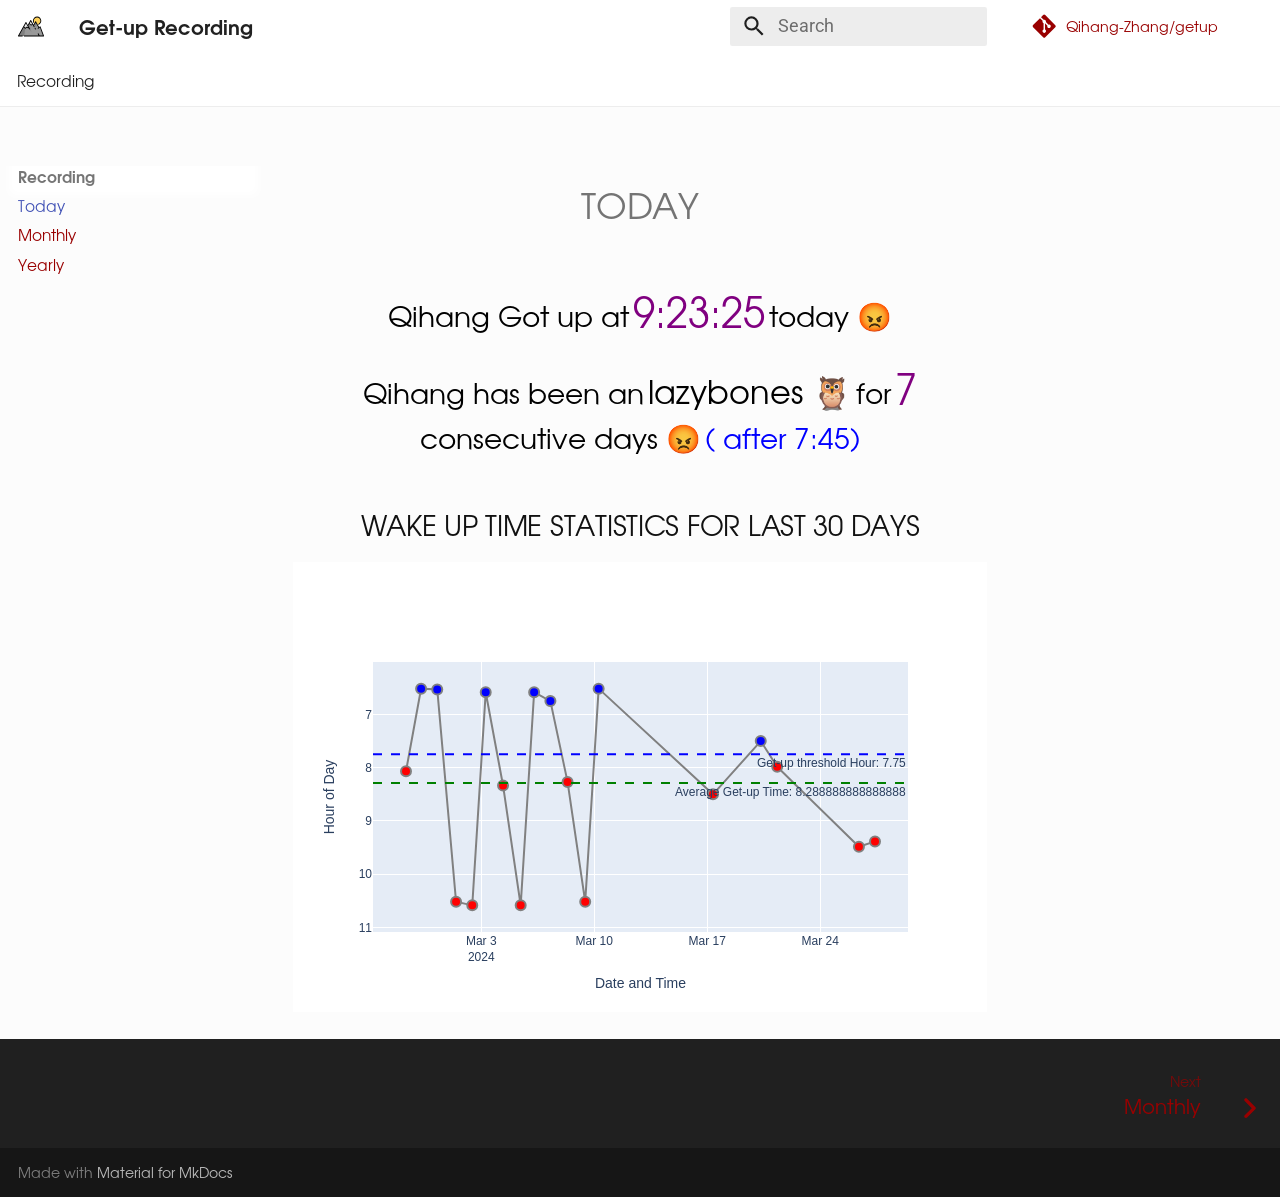
==== commit 614ae17c: "Deployed 6ac6454 with MkDocs version: 1.5.3" ====
--- a/index.html
+++ b/index.html
@@ -401,7 +401,7 @@
     <center>
     <p>
         <span style="font-size: 28px; color: black;">Qihang Got up at</span>
-        <span style="font-size: 40px; color: purple;"> 9:29:57</span>
+        <span style="font-size: 40px; color: purple;"> 9:23:25</span>
         <span style="font-size: 28px; color: black;"> today 😡</span>
     </p>
     </center>
@@ -423,7 +423,7 @@
     <div class="container">
         <div class="img">
             <div>                        <script type="text/javascript">window.PlotlyConfig = {MathJaxConfig: 'local'};</script>
-        <script charset="utf-8" src="https://cdn.plot.ly/plotly-2.30.0.min.js"></script>                <div id="8cd53dc7-4b22-40c4-81f3-87b00c5b6101" class="plotly-graph-div" style="height:100%; width:100%;"></div>            <script type="text/javascript">                                    window.PLOTLYENV=window.PLOTLYENV || {};                                    if (document.getElementById("8cd53dc7-4b22-40c4-81f3-87b00c5b6101")) {                    Plotly.newPlot(                        "8cd53dc7-4b22-40c4-81f3-87b00c5b6101",                        [{"line":{"color":"grey","width":2},"marker":{"color":["blue","red","blue","blue","red","red","blue","red","red","blue","blue","red","red","blue","red","blue","red","red"],"line":{"width":2},"size":10},"mode":"lines+markers","x":["2024-02-26 07:30:26","2024-02-27 08:04:13","2024-02-28 06:31:06","2024-02-29 06:32:13","2024-03-01 10:31:06","2024-03-02 10:35:07","2024-03-03 06:35:07","2024-03-04 08:20:46","2024-03-05 10:35:07","2024-03-06 06:35:46","2024-03-07 06:45:52","2024-03-08 08:16:37","2024-03-09 10:31:43","2024-03-10 06:31:43","2024-03-17 08:30:14","2024-03-20 07:30:48","2024-03-21 07:59:50","2024-03-26 09:29:57"],"y":[7.5,8.066666666666666,6.516666666666667,6.533333333333333,10.516666666666667,10.583333333333334,6.583333333333333,8.333333333333334,10.583333333333334,6.583333333333333,6.75,8.266666666666667,10.516666666666667,6.516666666666667,8.5,7.5,7.983333333333333,9.483333333333333],"type":"scatter"}],                        {"template":{"data":{"histogram2dcontour":[{"type":"histogram2dcontour","colorbar":{"outlinewidth":0,"ticks":""},"colorscale":[[0.0,"#0d0887"],[0.1111111111111111,"#46039f"],[0.2222222222222222,"#7201a8"],[0.3333333333333333,"#9c179e"],[0.4444444444444444,"#bd3786"],[0.5555555555555556,"#d8576b"],[0.6666666666666666,"#ed7953"],[0.7777777777777778,"#fb9f3a"],[0.8888888888888888,"#fdca26"],[1.0,"#f0f921"]]}],"choropleth":[{"type":"choropleth","colorbar":{"outlinewidth":0,"ticks":""}}],"histogram2d":[{"type":"histogram2d","colorbar":{"outlinewidth":0,"ticks":""},"colorscale":[[0.0,"#0d0887"],[0.1111111111111111,"#46039f"],[0.2222222222222222,"#7201a8"],[0.3333333333333333,"#9c179e"],[0.4444444444444444,"#bd3786"],[0.5555555555555556,"#d8576b"],[0.6666666666666666,"#ed7953"],[0.7777777777777778,"#fb9f3a"],[0.8888888888888888,"#fdca26"],[1.0,"#f0f921"]]}],"heatmap":[{"type":"heatmap","colorbar":{"outlinewidth":0,"ticks":""},"colorscale":[[0.0,"#0d0887"],[0.1111111111111111,"#46039f"],[0.2222222222222222,"#7201a8"],[0.3333333333333333,"#9c179e"],[0.4444444444444444,"#bd3786"],[0.5555555555555556,"#d8576b"],[0.6666666666666666,"#ed7953"],[0.7777777777777778,"#fb9f3a"],[0.8888888888888888,"#fdca26"],[1.0,"#f0f921"]]}],"heatmapgl":[{"type":"heatmapgl","colorbar":{"outlinewidth":0,"ticks":""},"colorscale":[[0.0,"#0d0887"],[0.1111111111111111,"#46039f"],[0.2222222222222222,"#7201a8"],[0.3333333333333333,"#9c179e"],[0.4444444444444444,"#bd3786"],[0.5555555555555556,"#d8576b"],[0.6666666666666666,"#ed7953"],[0.7777777777777778,"#fb9f3a"],[0.8888888888888888,"#fdca26"],[1.0,"#f0f921"]]}],"contourcarpet":[{"type":"contourcarpet","colorbar":{"outlinewidth":0,"ticks":""}}],"contour":[{"type":"contour","colorbar":{"outlinewidth":0,"ticks":""},"colorscale":[[0.0,"#0d0887"],[0.1111111111111111,"#46039f"],[0.2222222222222222,"#7201a8"],[0.3333333333333333,"#9c179e"],[0.4444444444444444,"#bd3786"],[0.5555555555555556,"#d8576b"],[0.6666666666666666,"#ed7953"],[0.7777777777777778,"#fb9f3a"],[0.8888888888888888,"#fdca26"],[1.0,"#f0f921"]]}],"surface":[{"type":"surface","colorbar":{"outlinewidth":0,"ticks":""},"colorscale":[[0.0,"#0d0887"],[0.1111111111111111,"#46039f"],[0.2222222222222222,"#7201a8"],[0.3333333333333333,"#9c179e"],[0.4444444444444444,"#bd3786"],[0.5555555555555556,"#d8576b"],[0.6666666666666666,"#ed7953"],[0.7777777777777778,"#fb9f3a"],[0.8888888888888888,"#fdca26"],[1.0,"#f0f921"]]}],"mesh3d":[{"type":"mesh3d","colorbar":{"outlinewidth":0,"ticks":""}}],"scatter":[{"fillpattern":{"fillmode":"overlay","size":10,"solidity":0.2},"type":"scatter"}],"parcoords":[{"type":"parcoords","line":{"colorbar":{"outlinewidth":0,"ticks":""}}}],"scatterpolargl":[{"type":"scatterpolargl","marker":{"colorbar":{"outlinewidth":0,"ticks":""}}}],"bar":[{"error_x":{"color":"#2a3f5f"},"error_y":{"color":"#2a3f5f"},"marker":{"line":{"color":"#E5ECF6","width":0.5},"pattern":{"fillmode":"overlay","size":10,"solidity":0.2}},"type":"bar"}],"scattergeo":[{"type":"scattergeo","marker":{"colorbar":{"outlinewidth":0,"ticks":""}}}],"scatterpolar":[{"type":"scatterpolar","marker":{"colorbar":{"outlinewidth":0,"ticks":""}}}],"histogram":[{"marker":{"pattern":{"fillmode":"overlay","size":10,"solidity":0.2}},"type":"histogram"}],"scattergl":[{"type":"scattergl","marker":{"colorbar":{"outlinewidth":0,"ticks":""}}}],"scatter3d":[{"type":"scatter3d","line":{"colorbar":{"outlinewidth":0,"ticks":""}},"marker":{"colorbar":{"outlinewidth":0,"ticks":""}}}],"scattermapbox":[{"type":"scattermapbox","marker":{"colorbar":{"outlinewidth":0,"ticks":""}}}],"scatterternary":[{"type":"scatterternary","marker":{"colorbar":{"outlinewidth":0,"ticks":""}}}],"scattercarpet":[{"type":"scattercarpet","marker":{"colorbar":{"outlinewidth":0,"ticks":""}}}],"carpet":[{"aaxis":{"endlinecolor":"#2a3f5f","gridcolor":"white","linecolor":"white","minorgridcolor":"white","startlinecolor":"#2a3f5f"},"baxis":{"endlinecolor":"#2a3f5f","gridcolor":"white","linecolor":"white","minorgridcolor":"white","startlinecolor":"#2a3f5f"},"type":"carpet"}],"table":[{"cells":{"fill":{"color":"#EBF0F8"},"line":{"color":"white"}},"header":{"fill":{"color":"#C8D4E3"},"line":{"color":"white"}},"type":"table"}],"barpolar":[{"marker":{"line":{"color":"#E5ECF6","width":0.5},"pattern":{"fillmode":"overlay","size":10,"solidity":0.2}},"type":"barpolar"}],"pie":[{"automargin":true,"type":"pie"}]},"layout":{"autotypenumbers":"strict","colorway":["#636efa","#EF553B","#00cc96","#ab63fa","#FFA15A","#19d3f3","#FF6692","#B6E880","#FF97FF","#FECB52"],"font":{"color":"#2a3f5f"},"hovermode":"closest","hoverlabel":{"align":"left"},"paper_bgcolor":"white","plot_bgcolor":"#E5ECF6","polar":{"bgcolor":"#E5ECF6","angularaxis":{"gridcolor":"white","linecolor":"white","ticks":""},"radialaxis":{"gridcolor":"white","linecolor":"white","ticks":""}},"ternary":{"bgcolor":"#E5ECF6","aaxis":{"gridcolor":"white","linecolor":"white","ticks":""},"baxis":{"gridcolor":"white","linecolor":"white","ticks":""},"caxis":{"gridcolor":"white","linecolor":"white","ticks":""}},"coloraxis":{"colorbar":{"outlinewidth":0,"ticks":""}},"colorscale":{"sequential":[[0.0,"#0d0887"],[0.1111111111111111,"#46039f"],[0.2222222222222222,"#7201a8"],[0.3333333333333333,"#9c179e"],[0.4444444444444444,"#bd3786"],[0.5555555555555556,"#d8576b"],[0.6666666666666666,"#ed7953"],[0.7777777777777778,"#fb9f3a"],[0.8888888888888888,"#fdca26"],[1.0,"#f0f921"]],"sequentialminus":[[0.0,"#0d0887"],[0.1111111111111111,"#46039f"],[0.2222222222222222,"#7201a8"],[0.3333333333333333,"#9c179e"],[0.4444444444444444,"#bd3786"],[0.5555555555555556,"#d8576b"],[0.6666666666666666,"#ed7953"],[0.7777777777777778,"#fb9f3a"],[0.8888888888888888,"#fdca26"],[1.0,"#f0f921"]],"diverging":[[0,"#8e0152"],[0.1,"#c51b7d"],[0.2,"#de77ae"],[0.3,"#f1b6da"],[0.4,"#fde0ef"],[0.5,"#f7f7f7"],[0.6,"#e6f5d0"],[0.7,"#b8e186"],[0.8,"#7fbc41"],[0.9,"#4d9221"],[1,"#276419"]]},"xaxis":{"gridcolor":"white","linecolor":"white","ticks":"","title":{"standoff":15},"zerolinecolor":"white","automargin":true,"zerolinewidth":2},"yaxis":{"gridcolor":"white","linecolor":"white","ticks":"","title":{"standoff":15},"zerolinecolor":"white","automargin":true,"zerolinewidth":2},"scene":{"xaxis":{"backgroundcolor":"#E5ECF6","gridcolor":"white","linecolor":"white","showbackground":true,"ticks":"","zerolinecolor":"white","gridwidth":2},"yaxis":{"backgroundcolor":"#E5ECF6","gridcolor":"white","linecolor":"white","showbackground":true,"ticks":"","zerolinecolor":"white","gridwidth":2},"zaxis":{"backgroundcolor":"#E5ECF6","gridcolor":"white","linecolor":"white","showbackground":true,"ticks":"","zerolinecolor":"white","gridwidth":2}},"shapedefaults":{"line":{"color":"#2a3f5f"}},"annotationdefaults":{"arrowcolor":"#2a3f5f","arrowhead":0,"arrowwidth":1},"geo":{"bgcolor":"white","landcolor":"#E5ECF6","subunitcolor":"white","showland":true,"showlakes":true,"lakecolor":"white"},"title":{"x":0.05},"mapbox":{"style":"light"}}},"shapes":[{"line":{"color":"blue","dash":"dash","width":2},"type":"line","x0":0,"x1":1,"xref":"x domain","y0":7.75,"y1":7.75,"yref":"y"},{"line":{"color":"green","dash":"dash","width":2},"type":"line","x0":0,"x1":1,"xref":"x domain","y0":8.184259259259258,"y1":8.184259259259258,"yref":"y"}],"annotations":[{"showarrow":false,"text":"Get-up threshold Hour: 7.75","x":1,"xanchor":"right","xref":"x domain","y":7.75,"yanchor":"top","yref":"y"},{"showarrow":false,"text":"Average Get-up Time: 8.184259259259258","x":1,"xanchor":"right","xref":"x domain","y":8.184259259259258,"yanchor":"top","yref":"y"}],"yaxis":{"title":{"text":"Hour of Day"},"range":[11.083333333333334,6.016666666666667]},"title":{"text":""},"xaxis":{"title":{"text":"Date and Time"}}},                        {"responsive": true}                    )                };                            </script>        </div>
+        <script charset="utf-8" src="https://cdn.plot.ly/plotly-2.30.0.min.js"></script>                <div id="6221c632-fdd4-479f-aaad-779a0504f67c" class="plotly-graph-div" style="height:100%; width:100%;"></div>            <script type="text/javascript">                                    window.PLOTLYENV=window.PLOTLYENV || {};                                    if (document.getElementById("6221c632-fdd4-479f-aaad-779a0504f67c")) {                    Plotly.newPlot(                        "6221c632-fdd4-479f-aaad-779a0504f67c",                        [{"line":{"color":"grey","width":2},"marker":{"color":["red","blue","blue","red","red","blue","red","red","blue","blue","red","red","blue","red","blue","red","red","red"],"line":{"width":2},"size":10},"mode":"lines+markers","x":["2024-02-27 08:04:13","2024-02-28 06:31:06","2024-02-29 06:32:13","2024-03-01 10:31:06","2024-03-02 10:35:07","2024-03-03 06:35:07","2024-03-04 08:20:46","2024-03-05 10:35:07","2024-03-06 06:35:46","2024-03-07 06:45:52","2024-03-08 08:16:37","2024-03-09 10:31:43","2024-03-10 06:31:43","2024-03-17 08:30:14","2024-03-20 07:30:48","2024-03-21 07:59:50","2024-03-26 09:29:57","2024-03-27 09:23:25"],"y":[8.066666666666666,6.516666666666667,6.533333333333333,10.516666666666667,10.583333333333334,6.583333333333333,8.333333333333334,10.583333333333334,6.583333333333333,6.75,8.266666666666667,10.516666666666667,6.516666666666667,8.5,7.5,7.983333333333333,9.483333333333333,9.383333333333333],"type":"scatter"}],                        {"template":{"data":{"histogram2dcontour":[{"type":"histogram2dcontour","colorbar":{"outlinewidth":0,"ticks":""},"colorscale":[[0.0,"#0d0887"],[0.1111111111111111,"#46039f"],[0.2222222222222222,"#7201a8"],[0.3333333333333333,"#9c179e"],[0.4444444444444444,"#bd3786"],[0.5555555555555556,"#d8576b"],[0.6666666666666666,"#ed7953"],[0.7777777777777778,"#fb9f3a"],[0.8888888888888888,"#fdca26"],[1.0,"#f0f921"]]}],"choropleth":[{"type":"choropleth","colorbar":{"outlinewidth":0,"ticks":""}}],"histogram2d":[{"type":"histogram2d","colorbar":{"outlinewidth":0,"ticks":""},"colorscale":[[0.0,"#0d0887"],[0.1111111111111111,"#46039f"],[0.2222222222222222,"#7201a8"],[0.3333333333333333,"#9c179e"],[0.4444444444444444,"#bd3786"],[0.5555555555555556,"#d8576b"],[0.6666666666666666,"#ed7953"],[0.7777777777777778,"#fb9f3a"],[0.8888888888888888,"#fdca26"],[1.0,"#f0f921"]]}],"heatmap":[{"type":"heatmap","colorbar":{"outlinewidth":0,"ticks":""},"colorscale":[[0.0,"#0d0887"],[0.1111111111111111,"#46039f"],[0.2222222222222222,"#7201a8"],[0.3333333333333333,"#9c179e"],[0.4444444444444444,"#bd3786"],[0.5555555555555556,"#d8576b"],[0.6666666666666666,"#ed7953"],[0.7777777777777778,"#fb9f3a"],[0.8888888888888888,"#fdca26"],[1.0,"#f0f921"]]}],"heatmapgl":[{"type":"heatmapgl","colorbar":{"outlinewidth":0,"ticks":""},"colorscale":[[0.0,"#0d0887"],[0.1111111111111111,"#46039f"],[0.2222222222222222,"#7201a8"],[0.3333333333333333,"#9c179e"],[0.4444444444444444,"#bd3786"],[0.5555555555555556,"#d8576b"],[0.6666666666666666,"#ed7953"],[0.7777777777777778,"#fb9f3a"],[0.8888888888888888,"#fdca26"],[1.0,"#f0f921"]]}],"contourcarpet":[{"type":"contourcarpet","colorbar":{"outlinewidth":0,"ticks":""}}],"contour":[{"type":"contour","colorbar":{"outlinewidth":0,"ticks":""},"colorscale":[[0.0,"#0d0887"],[0.1111111111111111,"#46039f"],[0.2222222222222222,"#7201a8"],[0.3333333333333333,"#9c179e"],[0.4444444444444444,"#bd3786"],[0.5555555555555556,"#d8576b"],[0.6666666666666666,"#ed7953"],[0.7777777777777778,"#fb9f3a"],[0.8888888888888888,"#fdca26"],[1.0,"#f0f921"]]}],"surface":[{"type":"surface","colorbar":{"outlinewidth":0,"ticks":""},"colorscale":[[0.0,"#0d0887"],[0.1111111111111111,"#46039f"],[0.2222222222222222,"#7201a8"],[0.3333333333333333,"#9c179e"],[0.4444444444444444,"#bd3786"],[0.5555555555555556,"#d8576b"],[0.6666666666666666,"#ed7953"],[0.7777777777777778,"#fb9f3a"],[0.8888888888888888,"#fdca26"],[1.0,"#f0f921"]]}],"mesh3d":[{"type":"mesh3d","colorbar":{"outlinewidth":0,"ticks":""}}],"scatter":[{"fillpattern":{"fillmode":"overlay","size":10,"solidity":0.2},"type":"scatter"}],"parcoords":[{"type":"parcoords","line":{"colorbar":{"outlinewidth":0,"ticks":""}}}],"scatterpolargl":[{"type":"scatterpolargl","marker":{"colorbar":{"outlinewidth":0,"ticks":""}}}],"bar":[{"error_x":{"color":"#2a3f5f"},"error_y":{"color":"#2a3f5f"},"marker":{"line":{"color":"#E5ECF6","width":0.5},"pattern":{"fillmode":"overlay","size":10,"solidity":0.2}},"type":"bar"}],"scattergeo":[{"type":"scattergeo","marker":{"colorbar":{"outlinewidth":0,"ticks":""}}}],"scatterpolar":[{"type":"scatterpolar","marker":{"colorbar":{"outlinewidth":0,"ticks":""}}}],"histogram":[{"marker":{"pattern":{"fillmode":"overlay","size":10,"solidity":0.2}},"type":"histogram"}],"scattergl":[{"type":"scattergl","marker":{"colorbar":{"outlinewidth":0,"ticks":""}}}],"scatter3d":[{"type":"scatter3d","line":{"colorbar":{"outlinewidth":0,"ticks":""}},"marker":{"colorbar":{"outlinewidth":0,"ticks":""}}}],"scattermapbox":[{"type":"scattermapbox","marker":{"colorbar":{"outlinewidth":0,"ticks":""}}}],"scatterternary":[{"type":"scatterternary","marker":{"colorbar":{"outlinewidth":0,"ticks":""}}}],"scattercarpet":[{"type":"scattercarpet","marker":{"colorbar":{"outlinewidth":0,"ticks":""}}}],"carpet":[{"aaxis":{"endlinecolor":"#2a3f5f","gridcolor":"white","linecolor":"white","minorgridcolor":"white","startlinecolor":"#2a3f5f"},"baxis":{"endlinecolor":"#2a3f5f","gridcolor":"white","linecolor":"white","minorgridcolor":"white","startlinecolor":"#2a3f5f"},"type":"carpet"}],"table":[{"cells":{"fill":{"color":"#EBF0F8"},"line":{"color":"white"}},"header":{"fill":{"color":"#C8D4E3"},"line":{"color":"white"}},"type":"table"}],"barpolar":[{"marker":{"line":{"color":"#E5ECF6","width":0.5},"pattern":{"fillmode":"overlay","size":10,"solidity":0.2}},"type":"barpolar"}],"pie":[{"automargin":true,"type":"pie"}]},"layout":{"autotypenumbers":"strict","colorway":["#636efa","#EF553B","#00cc96","#ab63fa","#FFA15A","#19d3f3","#FF6692","#B6E880","#FF97FF","#FECB52"],"font":{"color":"#2a3f5f"},"hovermode":"closest","hoverlabel":{"align":"left"},"paper_bgcolor":"white","plot_bgcolor":"#E5ECF6","polar":{"bgcolor":"#E5ECF6","angularaxis":{"gridcolor":"white","linecolor":"white","ticks":""},"radialaxis":{"gridcolor":"white","linecolor":"white","ticks":""}},"ternary":{"bgcolor":"#E5ECF6","aaxis":{"gridcolor":"white","linecolor":"white","ticks":""},"baxis":{"gridcolor":"white","linecolor":"white","ticks":""},"caxis":{"gridcolor":"white","linecolor":"white","ticks":""}},"coloraxis":{"colorbar":{"outlinewidth":0,"ticks":""}},"colorscale":{"sequential":[[0.0,"#0d0887"],[0.1111111111111111,"#46039f"],[0.2222222222222222,"#7201a8"],[0.3333333333333333,"#9c179e"],[0.4444444444444444,"#bd3786"],[0.5555555555555556,"#d8576b"],[0.6666666666666666,"#ed7953"],[0.7777777777777778,"#fb9f3a"],[0.8888888888888888,"#fdca26"],[1.0,"#f0f921"]],"sequentialminus":[[0.0,"#0d0887"],[0.1111111111111111,"#46039f"],[0.2222222222222222,"#7201a8"],[0.3333333333333333,"#9c179e"],[0.4444444444444444,"#bd3786"],[0.5555555555555556,"#d8576b"],[0.6666666666666666,"#ed7953"],[0.7777777777777778,"#fb9f3a"],[0.8888888888888888,"#fdca26"],[1.0,"#f0f921"]],"diverging":[[0,"#8e0152"],[0.1,"#c51b7d"],[0.2,"#de77ae"],[0.3,"#f1b6da"],[0.4,"#fde0ef"],[0.5,"#f7f7f7"],[0.6,"#e6f5d0"],[0.7,"#b8e186"],[0.8,"#7fbc41"],[0.9,"#4d9221"],[1,"#276419"]]},"xaxis":{"gridcolor":"white","linecolor":"white","ticks":"","title":{"standoff":15},"zerolinecolor":"white","automargin":true,"zerolinewidth":2},"yaxis":{"gridcolor":"white","linecolor":"white","ticks":"","title":{"standoff":15},"zerolinecolor":"white","automargin":true,"zerolinewidth":2},"scene":{"xaxis":{"backgroundcolor":"#E5ECF6","gridcolor":"white","linecolor":"white","showbackground":true,"ticks":"","zerolinecolor":"white","gridwidth":2},"yaxis":{"backgroundcolor":"#E5ECF6","gridcolor":"white","linecolor":"white","showbackground":true,"ticks":"","zerolinecolor":"white","gridwidth":2},"zaxis":{"backgroundcolor":"#E5ECF6","gridcolor":"white","linecolor":"white","showbackground":true,"ticks":"","zerolinecolor":"white","gridwidth":2}},"shapedefaults":{"line":{"color":"#2a3f5f"}},"annotationdefaults":{"arrowcolor":"#2a3f5f","arrowhead":0,"arrowwidth":1},"geo":{"bgcolor":"white","landcolor":"#E5ECF6","subunitcolor":"white","showland":true,"showlakes":true,"lakecolor":"white"},"title":{"x":0.05},"mapbox":{"style":"light"}}},"shapes":[{"line":{"color":"blue","dash":"dash","width":2},"type":"line","x0":0,"x1":1,"xref":"x domain","y0":7.75,"y1":7.75,"yref":"y"},{"line":{"color":"green","dash":"dash","width":2},"type":"line","x0":0,"x1":1,"xref":"x domain","y0":8.288888888888888,"y1":8.288888888888888,"yref":"y"}],"annotations":[{"showarrow":false,"text":"Get-up threshold Hour: 7.75","x":1,"xanchor":"right","xref":"x domain","y":7.75,"yanchor":"top","yref":"y"},{"showarrow":false,"text":"Average Get-up Time: 8.288888888888888","x":1,"xanchor":"right","xref":"x domain","y":8.288888888888888,"yanchor":"top","yref":"y"}],"yaxis":{"title":{"text":"Hour of Day"},"range":[11.083333333333334,6.016666666666667]},"title":{"text":""},"xaxis":{"title":{"text":"Date and Time"}}},                        {"responsive": true}                    )                };                            </script>        </div>
         </div>
     </div>
 </body>
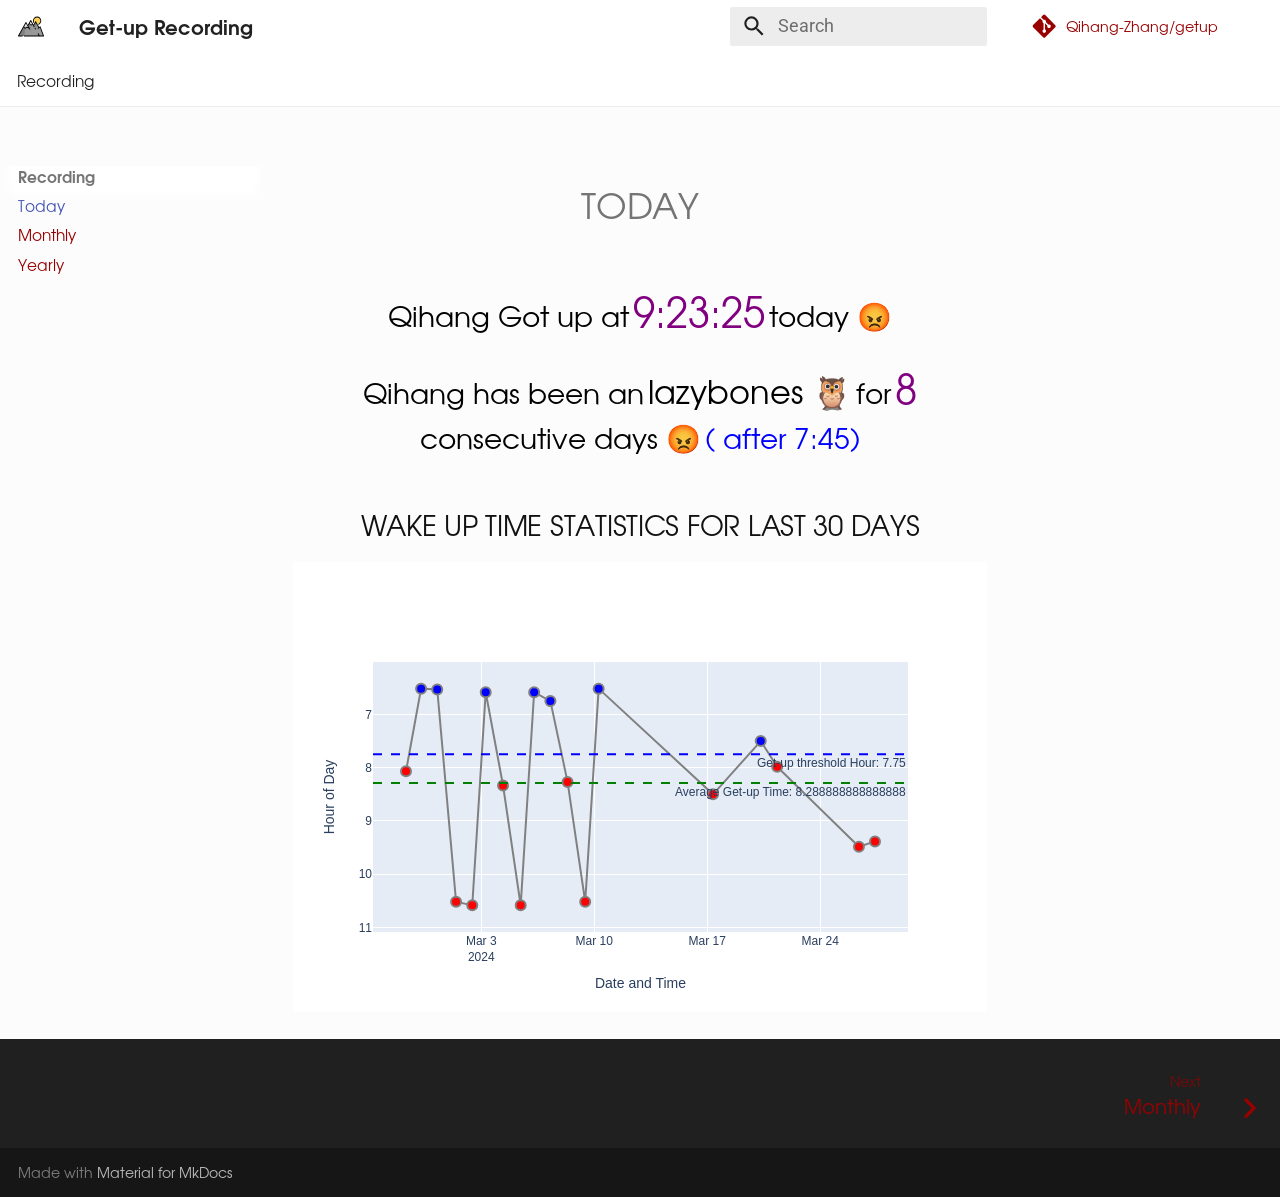
==== commit 7f30bf59: "Deployed 6ac6454 with MkDocs version: 1.5.3" ====
--- a/index.html
+++ b/index.html
@@ -412,7 +412,7 @@
         <span style="font-size: 28px; color: black;">Qihang has been an</span>
         <span style="font-size: 32px; color: black;">  lazybones 🦉</span>
         <span style="font-size: 28px; color: black;"> for</span>
-        <span style="font-size: 40px; color: purple;">   7</span>
+        <span style="font-size: 40px; color: purple;">   8</span>
         <span style="font-size: 28px; color: black;"> consecutive days  😡</span>
         <span style="font-size: 28px; color: blue;"> (  after  7:45)</span>
     </p>
@@ -423,7 +423,7 @@
     <div class="container">
         <div class="img">
             <div>                        <script type="text/javascript">window.PlotlyConfig = {MathJaxConfig: 'local'};</script>
-        <script charset="utf-8" src="https://cdn.plot.ly/plotly-2.30.0.min.js"></script>                <div id="6221c632-fdd4-479f-aaad-779a0504f67c" class="plotly-graph-div" style="height:100%; width:100%;"></div>            <script type="text/javascript">                                    window.PLOTLYENV=window.PLOTLYENV || {};                                    if (document.getElementById("6221c632-fdd4-479f-aaad-779a0504f67c")) {                    Plotly.newPlot(                        "6221c632-fdd4-479f-aaad-779a0504f67c",                        [{"line":{"color":"grey","width":2},"marker":{"color":["red","blue","blue","red","red","blue","red","red","blue","blue","red","red","blue","red","blue","red","red","red"],"line":{"width":2},"size":10},"mode":"lines+markers","x":["2024-02-27 08:04:13","2024-02-28 06:31:06","2024-02-29 06:32:13","2024-03-01 10:31:06","2024-03-02 10:35:07","2024-03-03 06:35:07","2024-03-04 08:20:46","2024-03-05 10:35:07","2024-03-06 06:35:46","2024-03-07 06:45:52","2024-03-08 08:16:37","2024-03-09 10:31:43","2024-03-10 06:31:43","2024-03-17 08:30:14","2024-03-20 07:30:48","2024-03-21 07:59:50","2024-03-26 09:29:57","2024-03-27 09:23:25"],"y":[8.066666666666666,6.516666666666667,6.533333333333333,10.516666666666667,10.583333333333334,6.583333333333333,8.333333333333334,10.583333333333334,6.583333333333333,6.75,8.266666666666667,10.516666666666667,6.516666666666667,8.5,7.5,7.983333333333333,9.483333333333333,9.383333333333333],"type":"scatter"}],                        {"template":{"data":{"histogram2dcontour":[{"type":"histogram2dcontour","colorbar":{"outlinewidth":0,"ticks":""},"colorscale":[[0.0,"#0d0887"],[0.1111111111111111,"#46039f"],[0.2222222222222222,"#7201a8"],[0.3333333333333333,"#9c179e"],[0.4444444444444444,"#bd3786"],[0.5555555555555556,"#d8576b"],[0.6666666666666666,"#ed7953"],[0.7777777777777778,"#fb9f3a"],[0.8888888888888888,"#fdca26"],[1.0,"#f0f921"]]}],"choropleth":[{"type":"choropleth","colorbar":{"outlinewidth":0,"ticks":""}}],"histogram2d":[{"type":"histogram2d","colorbar":{"outlinewidth":0,"ticks":""},"colorscale":[[0.0,"#0d0887"],[0.1111111111111111,"#46039f"],[0.2222222222222222,"#7201a8"],[0.3333333333333333,"#9c179e"],[0.4444444444444444,"#bd3786"],[0.5555555555555556,"#d8576b"],[0.6666666666666666,"#ed7953"],[0.7777777777777778,"#fb9f3a"],[0.8888888888888888,"#fdca26"],[1.0,"#f0f921"]]}],"heatmap":[{"type":"heatmap","colorbar":{"outlinewidth":0,"ticks":""},"colorscale":[[0.0,"#0d0887"],[0.1111111111111111,"#46039f"],[0.2222222222222222,"#7201a8"],[0.3333333333333333,"#9c179e"],[0.4444444444444444,"#bd3786"],[0.5555555555555556,"#d8576b"],[0.6666666666666666,"#ed7953"],[0.7777777777777778,"#fb9f3a"],[0.8888888888888888,"#fdca26"],[1.0,"#f0f921"]]}],"heatmapgl":[{"type":"heatmapgl","colorbar":{"outlinewidth":0,"ticks":""},"colorscale":[[0.0,"#0d0887"],[0.1111111111111111,"#46039f"],[0.2222222222222222,"#7201a8"],[0.3333333333333333,"#9c179e"],[0.4444444444444444,"#bd3786"],[0.5555555555555556,"#d8576b"],[0.6666666666666666,"#ed7953"],[0.7777777777777778,"#fb9f3a"],[0.8888888888888888,"#fdca26"],[1.0,"#f0f921"]]}],"contourcarpet":[{"type":"contourcarpet","colorbar":{"outlinewidth":0,"ticks":""}}],"contour":[{"type":"contour","colorbar":{"outlinewidth":0,"ticks":""},"colorscale":[[0.0,"#0d0887"],[0.1111111111111111,"#46039f"],[0.2222222222222222,"#7201a8"],[0.3333333333333333,"#9c179e"],[0.4444444444444444,"#bd3786"],[0.5555555555555556,"#d8576b"],[0.6666666666666666,"#ed7953"],[0.7777777777777778,"#fb9f3a"],[0.8888888888888888,"#fdca26"],[1.0,"#f0f921"]]}],"surface":[{"type":"surface","colorbar":{"outlinewidth":0,"ticks":""},"colorscale":[[0.0,"#0d0887"],[0.1111111111111111,"#46039f"],[0.2222222222222222,"#7201a8"],[0.3333333333333333,"#9c179e"],[0.4444444444444444,"#bd3786"],[0.5555555555555556,"#d8576b"],[0.6666666666666666,"#ed7953"],[0.7777777777777778,"#fb9f3a"],[0.8888888888888888,"#fdca26"],[1.0,"#f0f921"]]}],"mesh3d":[{"type":"mesh3d","colorbar":{"outlinewidth":0,"ticks":""}}],"scatter":[{"fillpattern":{"fillmode":"overlay","size":10,"solidity":0.2},"type":"scatter"}],"parcoords":[{"type":"parcoords","line":{"colorbar":{"outlinewidth":0,"ticks":""}}}],"scatterpolargl":[{"type":"scatterpolargl","marker":{"colorbar":{"outlinewidth":0,"ticks":""}}}],"bar":[{"error_x":{"color":"#2a3f5f"},"error_y":{"color":"#2a3f5f"},"marker":{"line":{"color":"#E5ECF6","width":0.5},"pattern":{"fillmode":"overlay","size":10,"solidity":0.2}},"type":"bar"}],"scattergeo":[{"type":"scattergeo","marker":{"colorbar":{"outlinewidth":0,"ticks":""}}}],"scatterpolar":[{"type":"scatterpolar","marker":{"colorbar":{"outlinewidth":0,"ticks":""}}}],"histogram":[{"marker":{"pattern":{"fillmode":"overlay","size":10,"solidity":0.2}},"type":"histogram"}],"scattergl":[{"type":"scattergl","marker":{"colorbar":{"outlinewidth":0,"ticks":""}}}],"scatter3d":[{"type":"scatter3d","line":{"colorbar":{"outlinewidth":0,"ticks":""}},"marker":{"colorbar":{"outlinewidth":0,"ticks":""}}}],"scattermapbox":[{"type":"scattermapbox","marker":{"colorbar":{"outlinewidth":0,"ticks":""}}}],"scatterternary":[{"type":"scatterternary","marker":{"colorbar":{"outlinewidth":0,"ticks":""}}}],"scattercarpet":[{"type":"scattercarpet","marker":{"colorbar":{"outlinewidth":0,"ticks":""}}}],"carpet":[{"aaxis":{"endlinecolor":"#2a3f5f","gridcolor":"white","linecolor":"white","minorgridcolor":"white","startlinecolor":"#2a3f5f"},"baxis":{"endlinecolor":"#2a3f5f","gridcolor":"white","linecolor":"white","minorgridcolor":"white","startlinecolor":"#2a3f5f"},"type":"carpet"}],"table":[{"cells":{"fill":{"color":"#EBF0F8"},"line":{"color":"white"}},"header":{"fill":{"color":"#C8D4E3"},"line":{"color":"white"}},"type":"table"}],"barpolar":[{"marker":{"line":{"color":"#E5ECF6","width":0.5},"pattern":{"fillmode":"overlay","size":10,"solidity":0.2}},"type":"barpolar"}],"pie":[{"automargin":true,"type":"pie"}]},"layout":{"autotypenumbers":"strict","colorway":["#636efa","#EF553B","#00cc96","#ab63fa","#FFA15A","#19d3f3","#FF6692","#B6E880","#FF97FF","#FECB52"],"font":{"color":"#2a3f5f"},"hovermode":"closest","hoverlabel":{"align":"left"},"paper_bgcolor":"white","plot_bgcolor":"#E5ECF6","polar":{"bgcolor":"#E5ECF6","angularaxis":{"gridcolor":"white","linecolor":"white","ticks":""},"radialaxis":{"gridcolor":"white","linecolor":"white","ticks":""}},"ternary":{"bgcolor":"#E5ECF6","aaxis":{"gridcolor":"white","linecolor":"white","ticks":""},"baxis":{"gridcolor":"white","linecolor":"white","ticks":""},"caxis":{"gridcolor":"white","linecolor":"white","ticks":""}},"coloraxis":{"colorbar":{"outlinewidth":0,"ticks":""}},"colorscale":{"sequential":[[0.0,"#0d0887"],[0.1111111111111111,"#46039f"],[0.2222222222222222,"#7201a8"],[0.3333333333333333,"#9c179e"],[0.4444444444444444,"#bd3786"],[0.5555555555555556,"#d8576b"],[0.6666666666666666,"#ed7953"],[0.7777777777777778,"#fb9f3a"],[0.8888888888888888,"#fdca26"],[1.0,"#f0f921"]],"sequentialminus":[[0.0,"#0d0887"],[0.1111111111111111,"#46039f"],[0.2222222222222222,"#7201a8"],[0.3333333333333333,"#9c179e"],[0.4444444444444444,"#bd3786"],[0.5555555555555556,"#d8576b"],[0.6666666666666666,"#ed7953"],[0.7777777777777778,"#fb9f3a"],[0.8888888888888888,"#fdca26"],[1.0,"#f0f921"]],"diverging":[[0,"#8e0152"],[0.1,"#c51b7d"],[0.2,"#de77ae"],[0.3,"#f1b6da"],[0.4,"#fde0ef"],[0.5,"#f7f7f7"],[0.6,"#e6f5d0"],[0.7,"#b8e186"],[0.8,"#7fbc41"],[0.9,"#4d9221"],[1,"#276419"]]},"xaxis":{"gridcolor":"white","linecolor":"white","ticks":"","title":{"standoff":15},"zerolinecolor":"white","automargin":true,"zerolinewidth":2},"yaxis":{"gridcolor":"white","linecolor":"white","ticks":"","title":{"standoff":15},"zerolinecolor":"white","automargin":true,"zerolinewidth":2},"scene":{"xaxis":{"backgroundcolor":"#E5ECF6","gridcolor":"white","linecolor":"white","showbackground":true,"ticks":"","zerolinecolor":"white","gridwidth":2},"yaxis":{"backgroundcolor":"#E5ECF6","gridcolor":"white","linecolor":"white","showbackground":true,"ticks":"","zerolinecolor":"white","gridwidth":2},"zaxis":{"backgroundcolor":"#E5ECF6","gridcolor":"white","linecolor":"white","showbackground":true,"ticks":"","zerolinecolor":"white","gridwidth":2}},"shapedefaults":{"line":{"color":"#2a3f5f"}},"annotationdefaults":{"arrowcolor":"#2a3f5f","arrowhead":0,"arrowwidth":1},"geo":{"bgcolor":"white","landcolor":"#E5ECF6","subunitcolor":"white","showland":true,"showlakes":true,"lakecolor":"white"},"title":{"x":0.05},"mapbox":{"style":"light"}}},"shapes":[{"line":{"color":"blue","dash":"dash","width":2},"type":"line","x0":0,"x1":1,"xref":"x domain","y0":7.75,"y1":7.75,"yref":"y"},{"line":{"color":"green","dash":"dash","width":2},"type":"line","x0":0,"x1":1,"xref":"x domain","y0":8.288888888888888,"y1":8.288888888888888,"yref":"y"}],"annotations":[{"showarrow":false,"text":"Get-up threshold Hour: 7.75","x":1,"xanchor":"right","xref":"x domain","y":7.75,"yanchor":"top","yref":"y"},{"showarrow":false,"text":"Average Get-up Time: 8.288888888888888","x":1,"xanchor":"right","xref":"x domain","y":8.288888888888888,"yanchor":"top","yref":"y"}],"yaxis":{"title":{"text":"Hour of Day"},"range":[11.083333333333334,6.016666666666667]},"title":{"text":""},"xaxis":{"title":{"text":"Date and Time"}}},                        {"responsive": true}                    )                };                            </script>        </div>
+        <script charset="utf-8" src="https://cdn.plot.ly/plotly-2.30.0.min.js"></script>                <div id="2ab1d7ac-dbec-42c4-8a9b-c4c1085acdda" class="plotly-graph-div" style="height:100%; width:100%;"></div>            <script type="text/javascript">                                    window.PLOTLYENV=window.PLOTLYENV || {};                                    if (document.getElementById("2ab1d7ac-dbec-42c4-8a9b-c4c1085acdda")) {                    Plotly.newPlot(                        "2ab1d7ac-dbec-42c4-8a9b-c4c1085acdda",                        [{"line":{"color":"grey","width":2},"marker":{"color":["red","blue","blue","red","red","blue","red","red","blue","blue","red","red","blue","red","blue","red","red","red"],"line":{"width":2},"size":10},"mode":"lines+markers","x":["2024-02-27 08:04:13","2024-02-28 06:31:06","2024-02-29 06:32:13","2024-03-01 10:31:06","2024-03-02 10:35:07","2024-03-03 06:35:07","2024-03-04 08:20:46","2024-03-05 10:35:07","2024-03-06 06:35:46","2024-03-07 06:45:52","2024-03-08 08:16:37","2024-03-09 10:31:43","2024-03-10 06:31:43","2024-03-17 08:30:14","2024-03-20 07:30:48","2024-03-21 07:59:50","2024-03-26 09:29:57","2024-03-27 09:23:25"],"y":[8.066666666666666,6.516666666666667,6.533333333333333,10.516666666666667,10.583333333333334,6.583333333333333,8.333333333333334,10.583333333333334,6.583333333333333,6.75,8.266666666666667,10.516666666666667,6.516666666666667,8.5,7.5,7.983333333333333,9.483333333333333,9.383333333333333],"type":"scatter"}],                        {"template":{"data":{"histogram2dcontour":[{"type":"histogram2dcontour","colorbar":{"outlinewidth":0,"ticks":""},"colorscale":[[0.0,"#0d0887"],[0.1111111111111111,"#46039f"],[0.2222222222222222,"#7201a8"],[0.3333333333333333,"#9c179e"],[0.4444444444444444,"#bd3786"],[0.5555555555555556,"#d8576b"],[0.6666666666666666,"#ed7953"],[0.7777777777777778,"#fb9f3a"],[0.8888888888888888,"#fdca26"],[1.0,"#f0f921"]]}],"choropleth":[{"type":"choropleth","colorbar":{"outlinewidth":0,"ticks":""}}],"histogram2d":[{"type":"histogram2d","colorbar":{"outlinewidth":0,"ticks":""},"colorscale":[[0.0,"#0d0887"],[0.1111111111111111,"#46039f"],[0.2222222222222222,"#7201a8"],[0.3333333333333333,"#9c179e"],[0.4444444444444444,"#bd3786"],[0.5555555555555556,"#d8576b"],[0.6666666666666666,"#ed7953"],[0.7777777777777778,"#fb9f3a"],[0.8888888888888888,"#fdca26"],[1.0,"#f0f921"]]}],"heatmap":[{"type":"heatmap","colorbar":{"outlinewidth":0,"ticks":""},"colorscale":[[0.0,"#0d0887"],[0.1111111111111111,"#46039f"],[0.2222222222222222,"#7201a8"],[0.3333333333333333,"#9c179e"],[0.4444444444444444,"#bd3786"],[0.5555555555555556,"#d8576b"],[0.6666666666666666,"#ed7953"],[0.7777777777777778,"#fb9f3a"],[0.8888888888888888,"#fdca26"],[1.0,"#f0f921"]]}],"heatmapgl":[{"type":"heatmapgl","colorbar":{"outlinewidth":0,"ticks":""},"colorscale":[[0.0,"#0d0887"],[0.1111111111111111,"#46039f"],[0.2222222222222222,"#7201a8"],[0.3333333333333333,"#9c179e"],[0.4444444444444444,"#bd3786"],[0.5555555555555556,"#d8576b"],[0.6666666666666666,"#ed7953"],[0.7777777777777778,"#fb9f3a"],[0.8888888888888888,"#fdca26"],[1.0,"#f0f921"]]}],"contourcarpet":[{"type":"contourcarpet","colorbar":{"outlinewidth":0,"ticks":""}}],"contour":[{"type":"contour","colorbar":{"outlinewidth":0,"ticks":""},"colorscale":[[0.0,"#0d0887"],[0.1111111111111111,"#46039f"],[0.2222222222222222,"#7201a8"],[0.3333333333333333,"#9c179e"],[0.4444444444444444,"#bd3786"],[0.5555555555555556,"#d8576b"],[0.6666666666666666,"#ed7953"],[0.7777777777777778,"#fb9f3a"],[0.8888888888888888,"#fdca26"],[1.0,"#f0f921"]]}],"surface":[{"type":"surface","colorbar":{"outlinewidth":0,"ticks":""},"colorscale":[[0.0,"#0d0887"],[0.1111111111111111,"#46039f"],[0.2222222222222222,"#7201a8"],[0.3333333333333333,"#9c179e"],[0.4444444444444444,"#bd3786"],[0.5555555555555556,"#d8576b"],[0.6666666666666666,"#ed7953"],[0.7777777777777778,"#fb9f3a"],[0.8888888888888888,"#fdca26"],[1.0,"#f0f921"]]}],"mesh3d":[{"type":"mesh3d","colorbar":{"outlinewidth":0,"ticks":""}}],"scatter":[{"fillpattern":{"fillmode":"overlay","size":10,"solidity":0.2},"type":"scatter"}],"parcoords":[{"type":"parcoords","line":{"colorbar":{"outlinewidth":0,"ticks":""}}}],"scatterpolargl":[{"type":"scatterpolargl","marker":{"colorbar":{"outlinewidth":0,"ticks":""}}}],"bar":[{"error_x":{"color":"#2a3f5f"},"error_y":{"color":"#2a3f5f"},"marker":{"line":{"color":"#E5ECF6","width":0.5},"pattern":{"fillmode":"overlay","size":10,"solidity":0.2}},"type":"bar"}],"scattergeo":[{"type":"scattergeo","marker":{"colorbar":{"outlinewidth":0,"ticks":""}}}],"scatterpolar":[{"type":"scatterpolar","marker":{"colorbar":{"outlinewidth":0,"ticks":""}}}],"histogram":[{"marker":{"pattern":{"fillmode":"overlay","size":10,"solidity":0.2}},"type":"histogram"}],"scattergl":[{"type":"scattergl","marker":{"colorbar":{"outlinewidth":0,"ticks":""}}}],"scatter3d":[{"type":"scatter3d","line":{"colorbar":{"outlinewidth":0,"ticks":""}},"marker":{"colorbar":{"outlinewidth":0,"ticks":""}}}],"scattermapbox":[{"type":"scattermapbox","marker":{"colorbar":{"outlinewidth":0,"ticks":""}}}],"scatterternary":[{"type":"scatterternary","marker":{"colorbar":{"outlinewidth":0,"ticks":""}}}],"scattercarpet":[{"type":"scattercarpet","marker":{"colorbar":{"outlinewidth":0,"ticks":""}}}],"carpet":[{"aaxis":{"endlinecolor":"#2a3f5f","gridcolor":"white","linecolor":"white","minorgridcolor":"white","startlinecolor":"#2a3f5f"},"baxis":{"endlinecolor":"#2a3f5f","gridcolor":"white","linecolor":"white","minorgridcolor":"white","startlinecolor":"#2a3f5f"},"type":"carpet"}],"table":[{"cells":{"fill":{"color":"#EBF0F8"},"line":{"color":"white"}},"header":{"fill":{"color":"#C8D4E3"},"line":{"color":"white"}},"type":"table"}],"barpolar":[{"marker":{"line":{"color":"#E5ECF6","width":0.5},"pattern":{"fillmode":"overlay","size":10,"solidity":0.2}},"type":"barpolar"}],"pie":[{"automargin":true,"type":"pie"}]},"layout":{"autotypenumbers":"strict","colorway":["#636efa","#EF553B","#00cc96","#ab63fa","#FFA15A","#19d3f3","#FF6692","#B6E880","#FF97FF","#FECB52"],"font":{"color":"#2a3f5f"},"hovermode":"closest","hoverlabel":{"align":"left"},"paper_bgcolor":"white","plot_bgcolor":"#E5ECF6","polar":{"bgcolor":"#E5ECF6","angularaxis":{"gridcolor":"white","linecolor":"white","ticks":""},"radialaxis":{"gridcolor":"white","linecolor":"white","ticks":""}},"ternary":{"bgcolor":"#E5ECF6","aaxis":{"gridcolor":"white","linecolor":"white","ticks":""},"baxis":{"gridcolor":"white","linecolor":"white","ticks":""},"caxis":{"gridcolor":"white","linecolor":"white","ticks":""}},"coloraxis":{"colorbar":{"outlinewidth":0,"ticks":""}},"colorscale":{"sequential":[[0.0,"#0d0887"],[0.1111111111111111,"#46039f"],[0.2222222222222222,"#7201a8"],[0.3333333333333333,"#9c179e"],[0.4444444444444444,"#bd3786"],[0.5555555555555556,"#d8576b"],[0.6666666666666666,"#ed7953"],[0.7777777777777778,"#fb9f3a"],[0.8888888888888888,"#fdca26"],[1.0,"#f0f921"]],"sequentialminus":[[0.0,"#0d0887"],[0.1111111111111111,"#46039f"],[0.2222222222222222,"#7201a8"],[0.3333333333333333,"#9c179e"],[0.4444444444444444,"#bd3786"],[0.5555555555555556,"#d8576b"],[0.6666666666666666,"#ed7953"],[0.7777777777777778,"#fb9f3a"],[0.8888888888888888,"#fdca26"],[1.0,"#f0f921"]],"diverging":[[0,"#8e0152"],[0.1,"#c51b7d"],[0.2,"#de77ae"],[0.3,"#f1b6da"],[0.4,"#fde0ef"],[0.5,"#f7f7f7"],[0.6,"#e6f5d0"],[0.7,"#b8e186"],[0.8,"#7fbc41"],[0.9,"#4d9221"],[1,"#276419"]]},"xaxis":{"gridcolor":"white","linecolor":"white","ticks":"","title":{"standoff":15},"zerolinecolor":"white","automargin":true,"zerolinewidth":2},"yaxis":{"gridcolor":"white","linecolor":"white","ticks":"","title":{"standoff":15},"zerolinecolor":"white","automargin":true,"zerolinewidth":2},"scene":{"xaxis":{"backgroundcolor":"#E5ECF6","gridcolor":"white","linecolor":"white","showbackground":true,"ticks":"","zerolinecolor":"white","gridwidth":2},"yaxis":{"backgroundcolor":"#E5ECF6","gridcolor":"white","linecolor":"white","showbackground":true,"ticks":"","zerolinecolor":"white","gridwidth":2},"zaxis":{"backgroundcolor":"#E5ECF6","gridcolor":"white","linecolor":"white","showbackground":true,"ticks":"","zerolinecolor":"white","gridwidth":2}},"shapedefaults":{"line":{"color":"#2a3f5f"}},"annotationdefaults":{"arrowcolor":"#2a3f5f","arrowhead":0,"arrowwidth":1},"geo":{"bgcolor":"white","landcolor":"#E5ECF6","subunitcolor":"white","showland":true,"showlakes":true,"lakecolor":"white"},"title":{"x":0.05},"mapbox":{"style":"light"}}},"shapes":[{"line":{"color":"blue","dash":"dash","width":2},"type":"line","x0":0,"x1":1,"xref":"x domain","y0":7.75,"y1":7.75,"yref":"y"},{"line":{"color":"green","dash":"dash","width":2},"type":"line","x0":0,"x1":1,"xref":"x domain","y0":8.288888888888888,"y1":8.288888888888888,"yref":"y"}],"annotations":[{"showarrow":false,"text":"Get-up threshold Hour: 7.75","x":1,"xanchor":"right","xref":"x domain","y":7.75,"yanchor":"top","yref":"y"},{"showarrow":false,"text":"Average Get-up Time: 8.288888888888888","x":1,"xanchor":"right","xref":"x domain","y":8.288888888888888,"yanchor":"top","yref":"y"}],"yaxis":{"title":{"text":"Hour of Day"},"range":[11.083333333333334,6.016666666666667]},"title":{"text":""},"xaxis":{"title":{"text":"Date and Time"}}},                        {"responsive": true}                    )                };                            </script>        </div>
         </div>
     </div>
 </body>
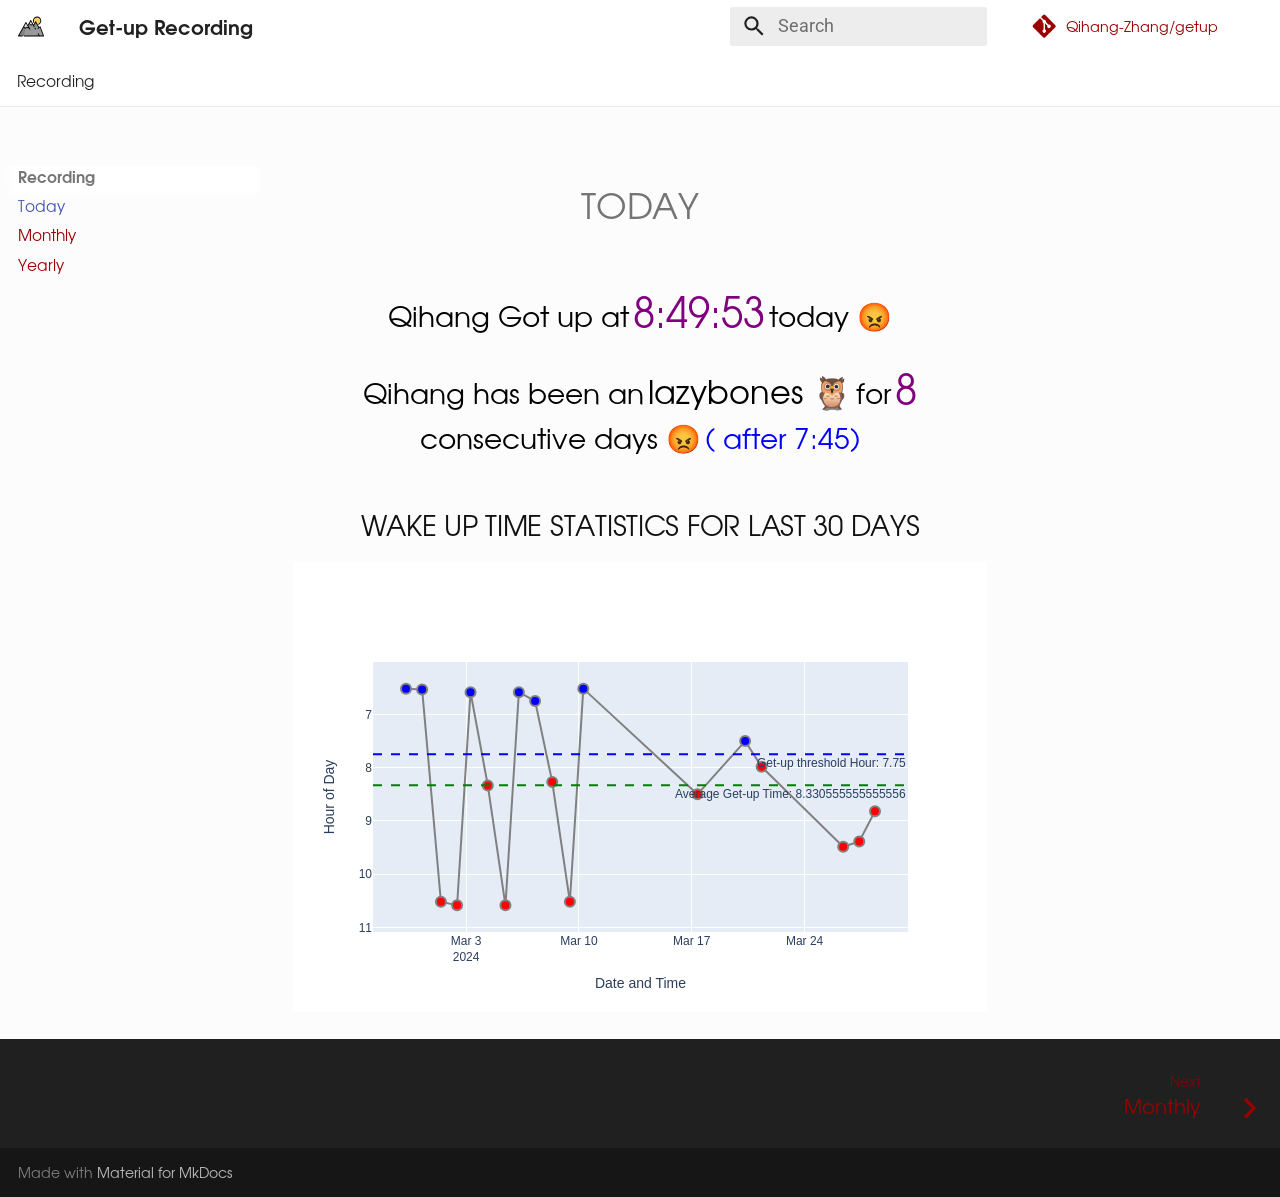
==== commit ab26a2f5: "Deployed 1630da2 with MkDocs version: 1.5.3" ====
--- a/index.html
+++ b/index.html
@@ -401,7 +401,7 @@
     <center>
     <p>
         <span style="font-size: 28px; color: black;">Qihang Got up at</span>
-        <span style="font-size: 40px; color: purple;"> 9:23:25</span>
+        <span style="font-size: 40px; color: purple;"> 8:49:53</span>
         <span style="font-size: 28px; color: black;"> today 😡</span>
     </p>
     </center>
@@ -423,7 +423,7 @@
     <div class="container">
         <div class="img">
             <div>                        <script type="text/javascript">window.PlotlyConfig = {MathJaxConfig: 'local'};</script>
-        <script charset="utf-8" src="https://cdn.plot.ly/plotly-2.30.0.min.js"></script>                <div id="2ab1d7ac-dbec-42c4-8a9b-c4c1085acdda" class="plotly-graph-div" style="height:100%; width:100%;"></div>            <script type="text/javascript">                                    window.PLOTLYENV=window.PLOTLYENV || {};                                    if (document.getElementById("2ab1d7ac-dbec-42c4-8a9b-c4c1085acdda")) {                    Plotly.newPlot(                        "2ab1d7ac-dbec-42c4-8a9b-c4c1085acdda",                        [{"line":{"color":"grey","width":2},"marker":{"color":["red","blue","blue","red","red","blue","red","red","blue","blue","red","red","blue","red","blue","red","red","red"],"line":{"width":2},"size":10},"mode":"lines+markers","x":["2024-02-27 08:04:13","2024-02-28 06:31:06","2024-02-29 06:32:13","2024-03-01 10:31:06","2024-03-02 10:35:07","2024-03-03 06:35:07","2024-03-04 08:20:46","2024-03-05 10:35:07","2024-03-06 06:35:46","2024-03-07 06:45:52","2024-03-08 08:16:37","2024-03-09 10:31:43","2024-03-10 06:31:43","2024-03-17 08:30:14","2024-03-20 07:30:48","2024-03-21 07:59:50","2024-03-26 09:29:57","2024-03-27 09:23:25"],"y":[8.066666666666666,6.516666666666667,6.533333333333333,10.516666666666667,10.583333333333334,6.583333333333333,8.333333333333334,10.583333333333334,6.583333333333333,6.75,8.266666666666667,10.516666666666667,6.516666666666667,8.5,7.5,7.983333333333333,9.483333333333333,9.383333333333333],"type":"scatter"}],                        {"template":{"data":{"histogram2dcontour":[{"type":"histogram2dcontour","colorbar":{"outlinewidth":0,"ticks":""},"colorscale":[[0.0,"#0d0887"],[0.1111111111111111,"#46039f"],[0.2222222222222222,"#7201a8"],[0.3333333333333333,"#9c179e"],[0.4444444444444444,"#bd3786"],[0.5555555555555556,"#d8576b"],[0.6666666666666666,"#ed7953"],[0.7777777777777778,"#fb9f3a"],[0.8888888888888888,"#fdca26"],[1.0,"#f0f921"]]}],"choropleth":[{"type":"choropleth","colorbar":{"outlinewidth":0,"ticks":""}}],"histogram2d":[{"type":"histogram2d","colorbar":{"outlinewidth":0,"ticks":""},"colorscale":[[0.0,"#0d0887"],[0.1111111111111111,"#46039f"],[0.2222222222222222,"#7201a8"],[0.3333333333333333,"#9c179e"],[0.4444444444444444,"#bd3786"],[0.5555555555555556,"#d8576b"],[0.6666666666666666,"#ed7953"],[0.7777777777777778,"#fb9f3a"],[0.8888888888888888,"#fdca26"],[1.0,"#f0f921"]]}],"heatmap":[{"type":"heatmap","colorbar":{"outlinewidth":0,"ticks":""},"colorscale":[[0.0,"#0d0887"],[0.1111111111111111,"#46039f"],[0.2222222222222222,"#7201a8"],[0.3333333333333333,"#9c179e"],[0.4444444444444444,"#bd3786"],[0.5555555555555556,"#d8576b"],[0.6666666666666666,"#ed7953"],[0.7777777777777778,"#fb9f3a"],[0.8888888888888888,"#fdca26"],[1.0,"#f0f921"]]}],"heatmapgl":[{"type":"heatmapgl","colorbar":{"outlinewidth":0,"ticks":""},"colorscale":[[0.0,"#0d0887"],[0.1111111111111111,"#46039f"],[0.2222222222222222,"#7201a8"],[0.3333333333333333,"#9c179e"],[0.4444444444444444,"#bd3786"],[0.5555555555555556,"#d8576b"],[0.6666666666666666,"#ed7953"],[0.7777777777777778,"#fb9f3a"],[0.8888888888888888,"#fdca26"],[1.0,"#f0f921"]]}],"contourcarpet":[{"type":"contourcarpet","colorbar":{"outlinewidth":0,"ticks":""}}],"contour":[{"type":"contour","colorbar":{"outlinewidth":0,"ticks":""},"colorscale":[[0.0,"#0d0887"],[0.1111111111111111,"#46039f"],[0.2222222222222222,"#7201a8"],[0.3333333333333333,"#9c179e"],[0.4444444444444444,"#bd3786"],[0.5555555555555556,"#d8576b"],[0.6666666666666666,"#ed7953"],[0.7777777777777778,"#fb9f3a"],[0.8888888888888888,"#fdca26"],[1.0,"#f0f921"]]}],"surface":[{"type":"surface","colorbar":{"outlinewidth":0,"ticks":""},"colorscale":[[0.0,"#0d0887"],[0.1111111111111111,"#46039f"],[0.2222222222222222,"#7201a8"],[0.3333333333333333,"#9c179e"],[0.4444444444444444,"#bd3786"],[0.5555555555555556,"#d8576b"],[0.6666666666666666,"#ed7953"],[0.7777777777777778,"#fb9f3a"],[0.8888888888888888,"#fdca26"],[1.0,"#f0f921"]]}],"mesh3d":[{"type":"mesh3d","colorbar":{"outlinewidth":0,"ticks":""}}],"scatter":[{"fillpattern":{"fillmode":"overlay","size":10,"solidity":0.2},"type":"scatter"}],"parcoords":[{"type":"parcoords","line":{"colorbar":{"outlinewidth":0,"ticks":""}}}],"scatterpolargl":[{"type":"scatterpolargl","marker":{"colorbar":{"outlinewidth":0,"ticks":""}}}],"bar":[{"error_x":{"color":"#2a3f5f"},"error_y":{"color":"#2a3f5f"},"marker":{"line":{"color":"#E5ECF6","width":0.5},"pattern":{"fillmode":"overlay","size":10,"solidity":0.2}},"type":"bar"}],"scattergeo":[{"type":"scattergeo","marker":{"colorbar":{"outlinewidth":0,"ticks":""}}}],"scatterpolar":[{"type":"scatterpolar","marker":{"colorbar":{"outlinewidth":0,"ticks":""}}}],"histogram":[{"marker":{"pattern":{"fillmode":"overlay","size":10,"solidity":0.2}},"type":"histogram"}],"scattergl":[{"type":"scattergl","marker":{"colorbar":{"outlinewidth":0,"ticks":""}}}],"scatter3d":[{"type":"scatter3d","line":{"colorbar":{"outlinewidth":0,"ticks":""}},"marker":{"colorbar":{"outlinewidth":0,"ticks":""}}}],"scattermapbox":[{"type":"scattermapbox","marker":{"colorbar":{"outlinewidth":0,"ticks":""}}}],"scatterternary":[{"type":"scatterternary","marker":{"colorbar":{"outlinewidth":0,"ticks":""}}}],"scattercarpet":[{"type":"scattercarpet","marker":{"colorbar":{"outlinewidth":0,"ticks":""}}}],"carpet":[{"aaxis":{"endlinecolor":"#2a3f5f","gridcolor":"white","linecolor":"white","minorgridcolor":"white","startlinecolor":"#2a3f5f"},"baxis":{"endlinecolor":"#2a3f5f","gridcolor":"white","linecolor":"white","minorgridcolor":"white","startlinecolor":"#2a3f5f"},"type":"carpet"}],"table":[{"cells":{"fill":{"color":"#EBF0F8"},"line":{"color":"white"}},"header":{"fill":{"color":"#C8D4E3"},"line":{"color":"white"}},"type":"table"}],"barpolar":[{"marker":{"line":{"color":"#E5ECF6","width":0.5},"pattern":{"fillmode":"overlay","size":10,"solidity":0.2}},"type":"barpolar"}],"pie":[{"automargin":true,"type":"pie"}]},"layout":{"autotypenumbers":"strict","colorway":["#636efa","#EF553B","#00cc96","#ab63fa","#FFA15A","#19d3f3","#FF6692","#B6E880","#FF97FF","#FECB52"],"font":{"color":"#2a3f5f"},"hovermode":"closest","hoverlabel":{"align":"left"},"paper_bgcolor":"white","plot_bgcolor":"#E5ECF6","polar":{"bgcolor":"#E5ECF6","angularaxis":{"gridcolor":"white","linecolor":"white","ticks":""},"radialaxis":{"gridcolor":"white","linecolor":"white","ticks":""}},"ternary":{"bgcolor":"#E5ECF6","aaxis":{"gridcolor":"white","linecolor":"white","ticks":""},"baxis":{"gridcolor":"white","linecolor":"white","ticks":""},"caxis":{"gridcolor":"white","linecolor":"white","ticks":""}},"coloraxis":{"colorbar":{"outlinewidth":0,"ticks":""}},"colorscale":{"sequential":[[0.0,"#0d0887"],[0.1111111111111111,"#46039f"],[0.2222222222222222,"#7201a8"],[0.3333333333333333,"#9c179e"],[0.4444444444444444,"#bd3786"],[0.5555555555555556,"#d8576b"],[0.6666666666666666,"#ed7953"],[0.7777777777777778,"#fb9f3a"],[0.8888888888888888,"#fdca26"],[1.0,"#f0f921"]],"sequentialminus":[[0.0,"#0d0887"],[0.1111111111111111,"#46039f"],[0.2222222222222222,"#7201a8"],[0.3333333333333333,"#9c179e"],[0.4444444444444444,"#bd3786"],[0.5555555555555556,"#d8576b"],[0.6666666666666666,"#ed7953"],[0.7777777777777778,"#fb9f3a"],[0.8888888888888888,"#fdca26"],[1.0,"#f0f921"]],"diverging":[[0,"#8e0152"],[0.1,"#c51b7d"],[0.2,"#de77ae"],[0.3,"#f1b6da"],[0.4,"#fde0ef"],[0.5,"#f7f7f7"],[0.6,"#e6f5d0"],[0.7,"#b8e186"],[0.8,"#7fbc41"],[0.9,"#4d9221"],[1,"#276419"]]},"xaxis":{"gridcolor":"white","linecolor":"white","ticks":"","title":{"standoff":15},"zerolinecolor":"white","automargin":true,"zerolinewidth":2},"yaxis":{"gridcolor":"white","linecolor":"white","ticks":"","title":{"standoff":15},"zerolinecolor":"white","automargin":true,"zerolinewidth":2},"scene":{"xaxis":{"backgroundcolor":"#E5ECF6","gridcolor":"white","linecolor":"white","showbackground":true,"ticks":"","zerolinecolor":"white","gridwidth":2},"yaxis":{"backgroundcolor":"#E5ECF6","gridcolor":"white","linecolor":"white","showbackground":true,"ticks":"","zerolinecolor":"white","gridwidth":2},"zaxis":{"backgroundcolor":"#E5ECF6","gridcolor":"white","linecolor":"white","showbackground":true,"ticks":"","zerolinecolor":"white","gridwidth":2}},"shapedefaults":{"line":{"color":"#2a3f5f"}},"annotationdefaults":{"arrowcolor":"#2a3f5f","arrowhead":0,"arrowwidth":1},"geo":{"bgcolor":"white","landcolor":"#E5ECF6","subunitcolor":"white","showland":true,"showlakes":true,"lakecolor":"white"},"title":{"x":0.05},"mapbox":{"style":"light"}}},"shapes":[{"line":{"color":"blue","dash":"dash","width":2},"type":"line","x0":0,"x1":1,"xref":"x domain","y0":7.75,"y1":7.75,"yref":"y"},{"line":{"color":"green","dash":"dash","width":2},"type":"line","x0":0,"x1":1,"xref":"x domain","y0":8.288888888888888,"y1":8.288888888888888,"yref":"y"}],"annotations":[{"showarrow":false,"text":"Get-up threshold Hour: 7.75","x":1,"xanchor":"right","xref":"x domain","y":7.75,"yanchor":"top","yref":"y"},{"showarrow":false,"text":"Average Get-up Time: 8.288888888888888","x":1,"xanchor":"right","xref":"x domain","y":8.288888888888888,"yanchor":"top","yref":"y"}],"yaxis":{"title":{"text":"Hour of Day"},"range":[11.083333333333334,6.016666666666667]},"title":{"text":""},"xaxis":{"title":{"text":"Date and Time"}}},                        {"responsive": true}                    )                };                            </script>        </div>
+        <script charset="utf-8" src="https://cdn.plot.ly/plotly-2.30.0.min.js"></script>                <div id="f9d3c87b-5fb9-46b7-a4ca-83d06e6da8a3" class="plotly-graph-div" style="height:100%; width:100%;"></div>            <script type="text/javascript">                                    window.PLOTLYENV=window.PLOTLYENV || {};                                    if (document.getElementById("f9d3c87b-5fb9-46b7-a4ca-83d06e6da8a3")) {                    Plotly.newPlot(                        "f9d3c87b-5fb9-46b7-a4ca-83d06e6da8a3",                        [{"line":{"color":"grey","width":2},"marker":{"color":["blue","blue","red","red","blue","red","red","blue","blue","red","red","blue","red","blue","red","red","red","red"],"line":{"width":2},"size":10},"mode":"lines+markers","x":["2024-02-28 06:31:06","2024-02-29 06:32:13","2024-03-01 10:31:06","2024-03-02 10:35:07","2024-03-03 06:35:07","2024-03-04 08:20:46","2024-03-05 10:35:07","2024-03-06 06:35:46","2024-03-07 06:45:52","2024-03-08 08:16:37","2024-03-09 10:31:43","2024-03-10 06:31:43","2024-03-17 08:30:14","2024-03-20 07:30:48","2024-03-21 07:59:50","2024-03-26 09:29:57","2024-03-27 09:23:25","2024-03-28 08:49:53"],"y":[6.516666666666667,6.533333333333333,10.516666666666667,10.583333333333334,6.583333333333333,8.333333333333334,10.583333333333334,6.583333333333333,6.75,8.266666666666667,10.516666666666667,6.516666666666667,8.5,7.5,7.983333333333333,9.483333333333333,9.383333333333333,8.816666666666666],"type":"scatter"}],                        {"template":{"data":{"histogram2dcontour":[{"type":"histogram2dcontour","colorbar":{"outlinewidth":0,"ticks":""},"colorscale":[[0.0,"#0d0887"],[0.1111111111111111,"#46039f"],[0.2222222222222222,"#7201a8"],[0.3333333333333333,"#9c179e"],[0.4444444444444444,"#bd3786"],[0.5555555555555556,"#d8576b"],[0.6666666666666666,"#ed7953"],[0.7777777777777778,"#fb9f3a"],[0.8888888888888888,"#fdca26"],[1.0,"#f0f921"]]}],"choropleth":[{"type":"choropleth","colorbar":{"outlinewidth":0,"ticks":""}}],"histogram2d":[{"type":"histogram2d","colorbar":{"outlinewidth":0,"ticks":""},"colorscale":[[0.0,"#0d0887"],[0.1111111111111111,"#46039f"],[0.2222222222222222,"#7201a8"],[0.3333333333333333,"#9c179e"],[0.4444444444444444,"#bd3786"],[0.5555555555555556,"#d8576b"],[0.6666666666666666,"#ed7953"],[0.7777777777777778,"#fb9f3a"],[0.8888888888888888,"#fdca26"],[1.0,"#f0f921"]]}],"heatmap":[{"type":"heatmap","colorbar":{"outlinewidth":0,"ticks":""},"colorscale":[[0.0,"#0d0887"],[0.1111111111111111,"#46039f"],[0.2222222222222222,"#7201a8"],[0.3333333333333333,"#9c179e"],[0.4444444444444444,"#bd3786"],[0.5555555555555556,"#d8576b"],[0.6666666666666666,"#ed7953"],[0.7777777777777778,"#fb9f3a"],[0.8888888888888888,"#fdca26"],[1.0,"#f0f921"]]}],"heatmapgl":[{"type":"heatmapgl","colorbar":{"outlinewidth":0,"ticks":""},"colorscale":[[0.0,"#0d0887"],[0.1111111111111111,"#46039f"],[0.2222222222222222,"#7201a8"],[0.3333333333333333,"#9c179e"],[0.4444444444444444,"#bd3786"],[0.5555555555555556,"#d8576b"],[0.6666666666666666,"#ed7953"],[0.7777777777777778,"#fb9f3a"],[0.8888888888888888,"#fdca26"],[1.0,"#f0f921"]]}],"contourcarpet":[{"type":"contourcarpet","colorbar":{"outlinewidth":0,"ticks":""}}],"contour":[{"type":"contour","colorbar":{"outlinewidth":0,"ticks":""},"colorscale":[[0.0,"#0d0887"],[0.1111111111111111,"#46039f"],[0.2222222222222222,"#7201a8"],[0.3333333333333333,"#9c179e"],[0.4444444444444444,"#bd3786"],[0.5555555555555556,"#d8576b"],[0.6666666666666666,"#ed7953"],[0.7777777777777778,"#fb9f3a"],[0.8888888888888888,"#fdca26"],[1.0,"#f0f921"]]}],"surface":[{"type":"surface","colorbar":{"outlinewidth":0,"ticks":""},"colorscale":[[0.0,"#0d0887"],[0.1111111111111111,"#46039f"],[0.2222222222222222,"#7201a8"],[0.3333333333333333,"#9c179e"],[0.4444444444444444,"#bd3786"],[0.5555555555555556,"#d8576b"],[0.6666666666666666,"#ed7953"],[0.7777777777777778,"#fb9f3a"],[0.8888888888888888,"#fdca26"],[1.0,"#f0f921"]]}],"mesh3d":[{"type":"mesh3d","colorbar":{"outlinewidth":0,"ticks":""}}],"scatter":[{"fillpattern":{"fillmode":"overlay","size":10,"solidity":0.2},"type":"scatter"}],"parcoords":[{"type":"parcoords","line":{"colorbar":{"outlinewidth":0,"ticks":""}}}],"scatterpolargl":[{"type":"scatterpolargl","marker":{"colorbar":{"outlinewidth":0,"ticks":""}}}],"bar":[{"error_x":{"color":"#2a3f5f"},"error_y":{"color":"#2a3f5f"},"marker":{"line":{"color":"#E5ECF6","width":0.5},"pattern":{"fillmode":"overlay","size":10,"solidity":0.2}},"type":"bar"}],"scattergeo":[{"type":"scattergeo","marker":{"colorbar":{"outlinewidth":0,"ticks":""}}}],"scatterpolar":[{"type":"scatterpolar","marker":{"colorbar":{"outlinewidth":0,"ticks":""}}}],"histogram":[{"marker":{"pattern":{"fillmode":"overlay","size":10,"solidity":0.2}},"type":"histogram"}],"scattergl":[{"type":"scattergl","marker":{"colorbar":{"outlinewidth":0,"ticks":""}}}],"scatter3d":[{"type":"scatter3d","line":{"colorbar":{"outlinewidth":0,"ticks":""}},"marker":{"colorbar":{"outlinewidth":0,"ticks":""}}}],"scattermapbox":[{"type":"scattermapbox","marker":{"colorbar":{"outlinewidth":0,"ticks":""}}}],"scatterternary":[{"type":"scatterternary","marker":{"colorbar":{"outlinewidth":0,"ticks":""}}}],"scattercarpet":[{"type":"scattercarpet","marker":{"colorbar":{"outlinewidth":0,"ticks":""}}}],"carpet":[{"aaxis":{"endlinecolor":"#2a3f5f","gridcolor":"white","linecolor":"white","minorgridcolor":"white","startlinecolor":"#2a3f5f"},"baxis":{"endlinecolor":"#2a3f5f","gridcolor":"white","linecolor":"white","minorgridcolor":"white","startlinecolor":"#2a3f5f"},"type":"carpet"}],"table":[{"cells":{"fill":{"color":"#EBF0F8"},"line":{"color":"white"}},"header":{"fill":{"color":"#C8D4E3"},"line":{"color":"white"}},"type":"table"}],"barpolar":[{"marker":{"line":{"color":"#E5ECF6","width":0.5},"pattern":{"fillmode":"overlay","size":10,"solidity":0.2}},"type":"barpolar"}],"pie":[{"automargin":true,"type":"pie"}]},"layout":{"autotypenumbers":"strict","colorway":["#636efa","#EF553B","#00cc96","#ab63fa","#FFA15A","#19d3f3","#FF6692","#B6E880","#FF97FF","#FECB52"],"font":{"color":"#2a3f5f"},"hovermode":"closest","hoverlabel":{"align":"left"},"paper_bgcolor":"white","plot_bgcolor":"#E5ECF6","polar":{"bgcolor":"#E5ECF6","angularaxis":{"gridcolor":"white","linecolor":"white","ticks":""},"radialaxis":{"gridcolor":"white","linecolor":"white","ticks":""}},"ternary":{"bgcolor":"#E5ECF6","aaxis":{"gridcolor":"white","linecolor":"white","ticks":""},"baxis":{"gridcolor":"white","linecolor":"white","ticks":""},"caxis":{"gridcolor":"white","linecolor":"white","ticks":""}},"coloraxis":{"colorbar":{"outlinewidth":0,"ticks":""}},"colorscale":{"sequential":[[0.0,"#0d0887"],[0.1111111111111111,"#46039f"],[0.2222222222222222,"#7201a8"],[0.3333333333333333,"#9c179e"],[0.4444444444444444,"#bd3786"],[0.5555555555555556,"#d8576b"],[0.6666666666666666,"#ed7953"],[0.7777777777777778,"#fb9f3a"],[0.8888888888888888,"#fdca26"],[1.0,"#f0f921"]],"sequentialminus":[[0.0,"#0d0887"],[0.1111111111111111,"#46039f"],[0.2222222222222222,"#7201a8"],[0.3333333333333333,"#9c179e"],[0.4444444444444444,"#bd3786"],[0.5555555555555556,"#d8576b"],[0.6666666666666666,"#ed7953"],[0.7777777777777778,"#fb9f3a"],[0.8888888888888888,"#fdca26"],[1.0,"#f0f921"]],"diverging":[[0,"#8e0152"],[0.1,"#c51b7d"],[0.2,"#de77ae"],[0.3,"#f1b6da"],[0.4,"#fde0ef"],[0.5,"#f7f7f7"],[0.6,"#e6f5d0"],[0.7,"#b8e186"],[0.8,"#7fbc41"],[0.9,"#4d9221"],[1,"#276419"]]},"xaxis":{"gridcolor":"white","linecolor":"white","ticks":"","title":{"standoff":15},"zerolinecolor":"white","automargin":true,"zerolinewidth":2},"yaxis":{"gridcolor":"white","linecolor":"white","ticks":"","title":{"standoff":15},"zerolinecolor":"white","automargin":true,"zerolinewidth":2},"scene":{"xaxis":{"backgroundcolor":"#E5ECF6","gridcolor":"white","linecolor":"white","showbackground":true,"ticks":"","zerolinecolor":"white","gridwidth":2},"yaxis":{"backgroundcolor":"#E5ECF6","gridcolor":"white","linecolor":"white","showbackground":true,"ticks":"","zerolinecolor":"white","gridwidth":2},"zaxis":{"backgroundcolor":"#E5ECF6","gridcolor":"white","linecolor":"white","showbackground":true,"ticks":"","zerolinecolor":"white","gridwidth":2}},"shapedefaults":{"line":{"color":"#2a3f5f"}},"annotationdefaults":{"arrowcolor":"#2a3f5f","arrowhead":0,"arrowwidth":1},"geo":{"bgcolor":"white","landcolor":"#E5ECF6","subunitcolor":"white","showland":true,"showlakes":true,"lakecolor":"white"},"title":{"x":0.05},"mapbox":{"style":"light"}}},"shapes":[{"line":{"color":"blue","dash":"dash","width":2},"type":"line","x0":0,"x1":1,"xref":"x domain","y0":7.75,"y1":7.75,"yref":"y"},{"line":{"color":"green","dash":"dash","width":2},"type":"line","x0":0,"x1":1,"xref":"x domain","y0":8.330555555555556,"y1":8.330555555555556,"yref":"y"}],"annotations":[{"showarrow":false,"text":"Get-up threshold Hour: 7.75","x":1,"xanchor":"right","xref":"x domain","y":7.75,"yanchor":"top","yref":"y"},{"showarrow":false,"text":"Average Get-up Time: 8.330555555555556","x":1,"xanchor":"right","xref":"x domain","y":8.330555555555556,"yanchor":"top","yref":"y"}],"yaxis":{"title":{"text":"Hour of Day"},"range":[11.083333333333334,6.016666666666667]},"title":{"text":""},"xaxis":{"title":{"text":"Date and Time"}}},                        {"responsive": true}                    )                };                            </script>        </div>
         </div>
     </div>
 </body>
